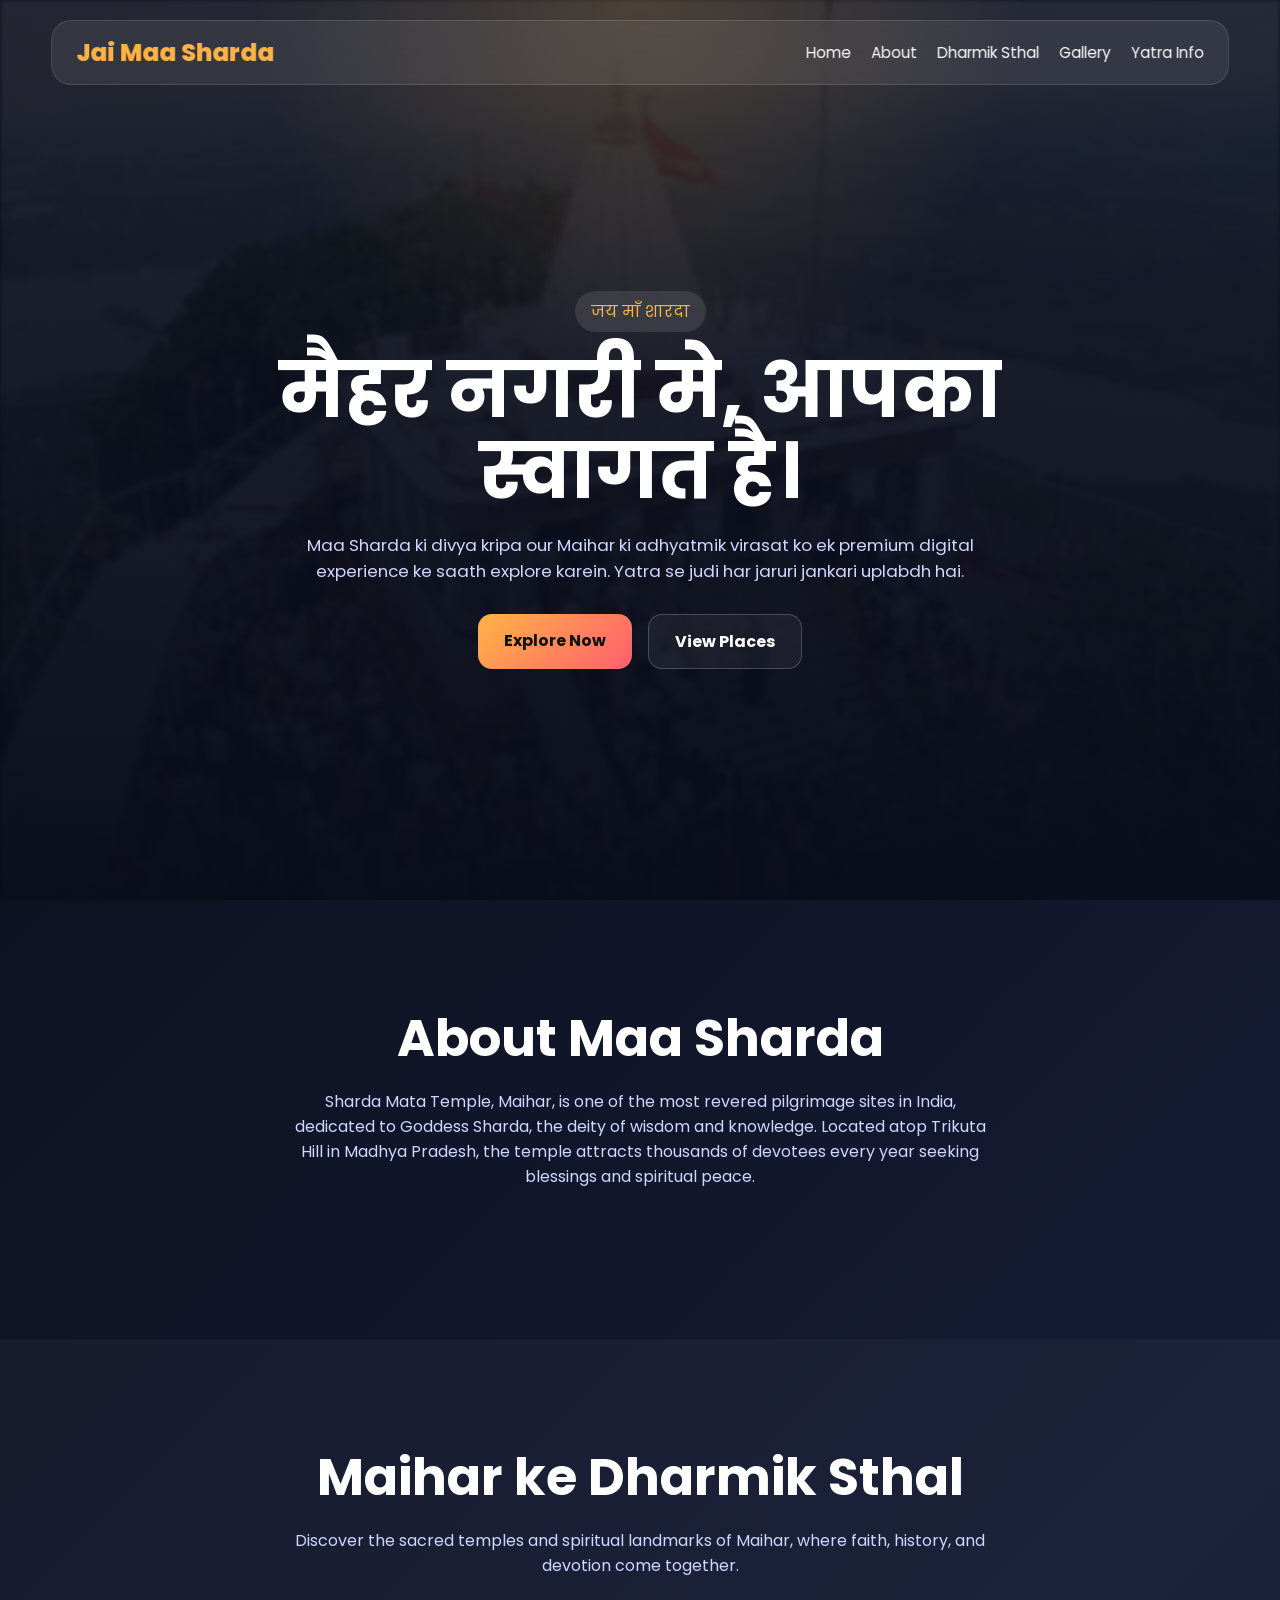
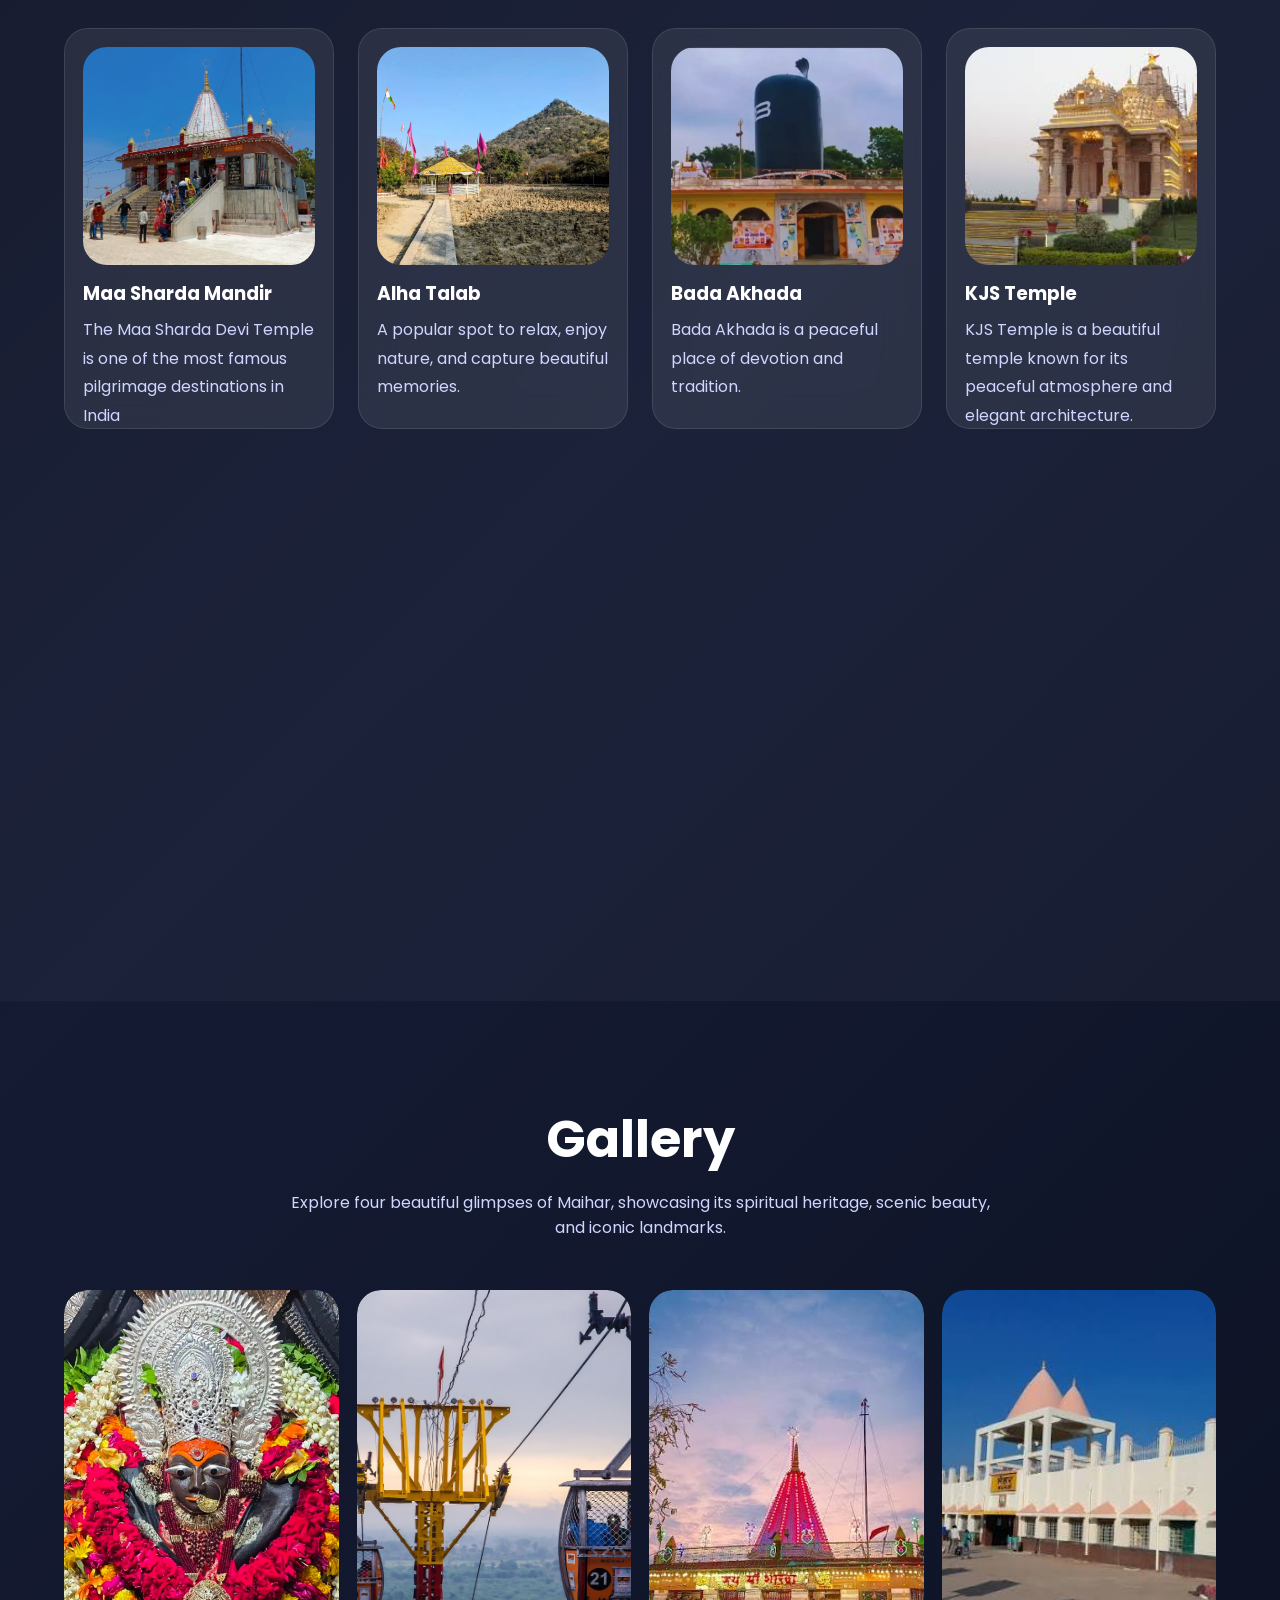
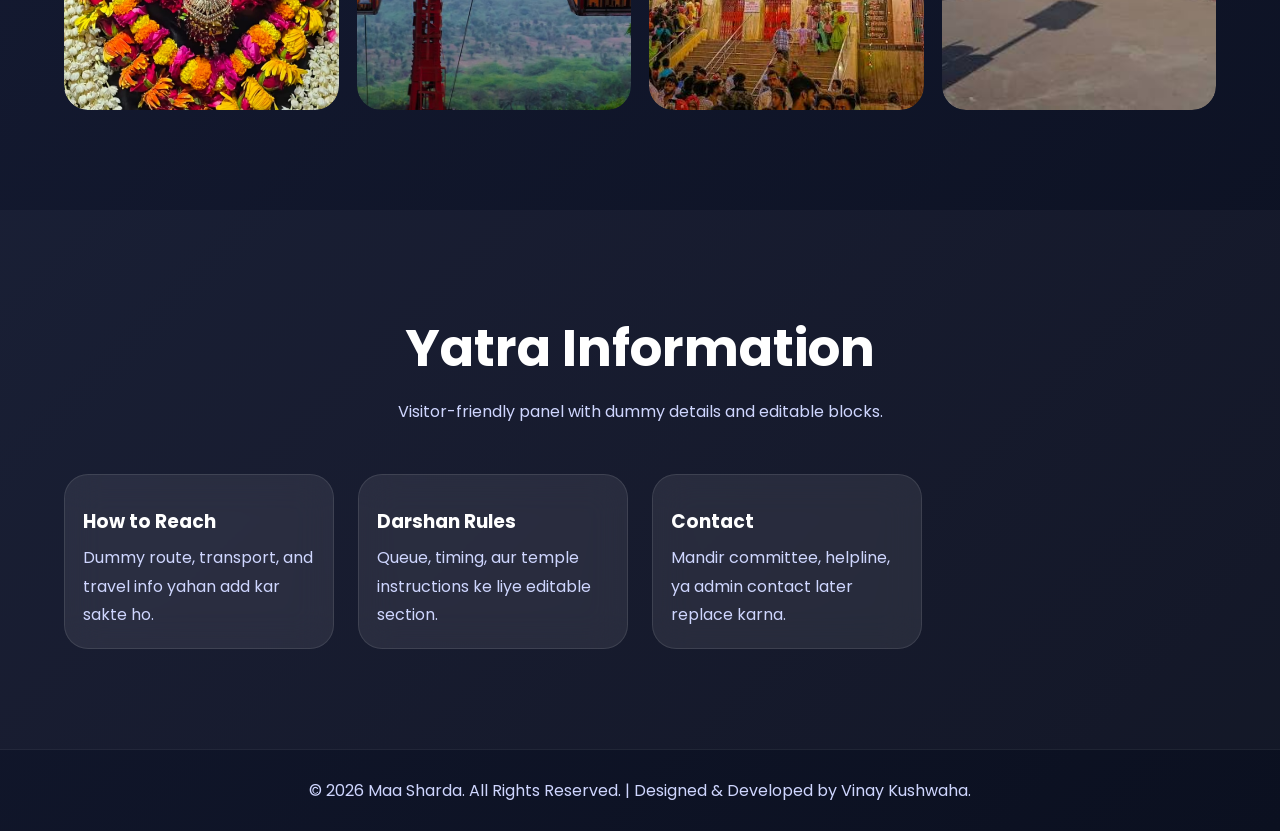
==== index.html @ c7dfc8ce "update project" ====
<!DOCTYPE html>
<html lang="hi">

<head>
  <link rel="icon" type="image/x-icon" href="C:\Users\kushw\Desktop\Ma-sharda project\favicon.png">
  <meta charset="UTF-8" />
  <meta name="viewport" content="width=device-width, initial-scale=1.0" />
  <title>Maa Sharda | Maihar</title>
  <link rel="stylesheet" href="style.css" />
  <link rel="preconnect" href="https://fonts.googleapis.com">
  <link rel="preconnect" href="https://fonts.gstatic.com" crossorigin>
  <link href="https://fonts.googleapis.com/css2?family=Poppins:wght@300;400;500;600;700;800&display=swap"
    rel="stylesheet">
</head>

<body>

  <header class="navbar">
    <div class="logo">Jai Maa Sharda</div>
    <nav>
      <a href="#home">Home</a>
      <a href="#about">About</a>
      <a href="#places">Dharmik Sthal</a>
      <a href="#gallery">Gallery</a>
      <a href="#info">Yatra Info</a>
    </nav>
    <div class="menu-toggle">☰</div>
  </header>

  <section id="home" class="hero">
    <div class="hero-overlay"></div>
    <div class="hero-content reveal">
      <p class="tag">जय माँ शारदा</p>
      <h1>मैहर नगरी मे, आपका स्वागत है। </h1>
      <p class="hero-text">
        Maa Sharda ki divya kripa our Maihar ki adhyatmik virasat ko ek premium digital experience ke saath explore
        karein. Yatra se judi har jaruri jankari uplabdh hai.
      </p>
      <div class="hero-actions">
        <a href="#about" class="btn primary">Explore Now</a>
        <a href="#places" class="btn secondary">View Places</a>
      </div>
    </div>
  </section>

  <section id="about" class="section">
    <div class="section-title reveal">
      <h2>About Maa Sharda</h2>
      <p>Sharda Mata Temple, Maihar, is one of the most revered pilgrimage sites in India, dedicated to Goddess Sharda,
        the deity of wisdom and knowledge. Located atop Trikuta Hill in Madhya Pradesh, the temple attracts thousands of
        devotees every year seeking blessings and spiritual peace.</p>
    </div>
    <div class="about-grid">
    </div>
  </section>

  <section id="places" class="section dark">
    <div class="section-title reveal">
      <h2>Maihar ke Dharmik Sthal</h2>
      <p>Discover the sacred temples and spiritual landmarks of Maihar, where faith, history, and devotion come together.</p>
    </div>
    <div class="card-grid">
      <div class="place-card reveal">
        <a href="/sharda_mata_mandir/sharda_mata_mandir.html">
          <img src="img1.jpg" alt="Place 1">
          <h3>Maa Sharda Mandir</h3>
          <p>The Maa Sharda Devi Temple is one of the most famous pilgrimage destinations in India</p>
        </a>
      </div>
      <div class="place-card reveal delay1">
        <img src="img2.jpg" alt="Place 2">
        <h3>Alha Talab</h3>
        <p>A popular spot to relax, enjoy nature, and capture beautiful memories.</p>
      </div>
      <div class="place-card reveal delay2">
        <img src="img3.jpg" alt="Place 3">
        <h3>Bada Akhada</h3>
        <p>Bada Akhada is a peaceful place of devotion and tradition.</p>
      </div>
      <div class="place-card reveal delay3">
        <img src="img4.jpg" alt="Place 4">
        <h3>KJS Temple </h3>
        <p>KJS Temple is a beautiful temple known for its peaceful atmosphere and elegant architecture.</p>
      </div>
    </div>
    <div class="section-title reveal">
    </div>
    <div class="card-grid">
      <div class="place-card reveal">
        <img src="img5.jpg" alt="Place 1">
        <h3>Rampur Ghati</h3>
        <p>Rampur Ghati is a scenic destination known for its lush greenery and beautiful valley views.</p>
      </div>
      <div class="place-card reveal delay1">
        <img src="img6.jpg" alt="Place 2">
        <h3>Panni Khor</h3>
        <p>Panni Khor is a peaceful natural spot known for its refreshing water and scenic surroundings.</p>
      </div>
      <div class="place-card reveal delay2">
        <img src="img7.jpg" alt="Place 3">
        <h3>Karmdeshwar Nath</h3>
        <p>Karamdeshwarnath Temple is an ancient and peaceful Shiva temple.</p>
      </div>
      <div class="place-card reveal delay3">
        <img src="img4.jpg" alt="Place 4">
        <h3>KJS Temple </h3>
        <p>Dummy place for later customization.</p>
      </div>
    </div>
  </section>

  <section id="gallery" class="section">
    <div class="section-title reveal">
      <h2>Gallery</h2>
      <p>Explore four beautiful glimpses of Maihar, showcasing its spiritual heritage, scenic beauty, and iconic landmarks.</p>
    </div>
    <div class="gallery-grid">
      <div class="gallery-item reveal"><img src="gallery1.jpg" alt=""></div>
      <div class="gallery-item reveal delay1"><img src="gallery2.jpg" alt=""></div>
      <div class="gallery-item reveal delay2"><img src="gallery3.jpg" alt=""></div>
      <div class="gallery-item reveal delay3"><img src="gallery4.jpg" alt=""></div>
    </div>
  </section>

  <section id="info" class="section dark">
    <div class="section-title reveal">
      <h2>Yatra Information</h2>
      <p>Visitor-friendly panel with dummy details and editable blocks.</p>
    </div>
    <div class="info-grid">
      <div class="info-box reveal">
        <h3>How to Reach</h3>
        <p>Dummy route, transport, and travel info yahan add kar sakte ho.</p>
      </div>
      <div class="info-box reveal delay1">
        <h3>Darshan Rules</h3>
        <p>Queue, timing, aur temple instructions ke liye editable section.</p>
      </div>
      <div class="info-box reveal delay2">
        <h3>Contact</h3>
        <p>Mandir committee, helpline, ya admin contact later replace karna.</p>
      </div>
    </div>
  </section>

  <footer class="footer">
    <p>© 2026 Maa Sharda. All Rights Reserved. | Designed & Developed by Vinay Kushwaha.</p>
  </footer>

  <script src="script.js"></script>
</body>

</html>
---- style.css ----
* {
  margin: 0;
  padding: 0;
  box-sizing: border-box;
  font-family: 'Poppins', sans-serif;
  scroll-behavior: smooth;
}

:root {
  --bg: #0b1020;
  --card: rgba(255,255,255,0.08);
  --text: #ffffff;
  --muted: #cfd6ff;
  --accent: #ffb347;
  --accent2: #ff5f6d;
  --glass: blur(18px);
}

body {
  background: linear-gradient(135deg, #090d1a, #151b33, #0b1020);
  color: var(--text);
  overflow-x: hidden;
}

.navbar {
  position: fixed;
  top: 20px;
  left: 50%;
  transform: translateX(-50%);
  width: min(1200px, 92%);
  background: rgba(255,255,255,0.08);
  backdrop-filter: blur(20px);
  border: 1px solid rgba(255,255,255,0.12);
  border-radius: 20px;
  display: flex;
  justify-content: space-between;
  align-items: center;
  padding: 14px 24px;
  z-index: 1000;
}

.logo {
  font-size: 1.5rem;
  font-weight: 800;
  color: var(--accent);
}

.navbar nav {
  display: flex;
  gap: 20px;
  align-items: center;
}

.navbar a {
  color: white;
  text-decoration: none;
  font-size: 0.95rem;
  transition: 0.3s;
}

.navbar a:hover {
  color: var(--accent);
}

.login-btn {
  background: linear-gradient(135deg, var(--accent), var(--accent2));
  padding: 10px 18px;
  border-radius: 999px;
  color: #111 !important;
  font-weight: 700;
}

.menu-toggle {
  display: none;
  font-size: 1.8rem;
  cursor: pointer;
}

.hero {
  min-height: 100vh;
  display: flex;
  align-items: center;
  justify-content: center;
  padding: 120px 5% 60px;
  position: relative;
  overflow: hidden;
}

.hero::before {
  content: "";
  position: absolute;
  inset: 0;
  background: url('banner1.jpg') center/cover;
  opacity: 0.18;
  filter: blur(2px);
  animation: zoom 18s infinite alternate;
}

.hero-overlay {
  position: absolute;
  inset: 0;
  background: radial-gradient(circle at top, rgba(255,179,71,0.18), transparent 35%),
              linear-gradient(to bottom, rgba(9,13,26,0.4), rgba(9,13,26,0.95));
}

.hero-content {
  position: relative;
  z-index: 2;
  max-width: 800px;
  text-align: center;
}

.tag {
  display: inline-block;
  padding: 8px 16px;
  border-radius: 999px;
  background: rgba(255,255,255,0.1);
  margin-bottom: 18px;
  color: var(--accent);
}

.hero h1 {
  font-size: clamp(2.5rem, 6vw, 5.5rem);
  line-height: 1.05;
  margin-bottom: 20px;
}

.hero-text {
  color: var(--muted);
  max-width: 700px;
  margin: 0 auto 30px;
  font-size: 1.05rem;
}

.hero-actions {
  display: flex;
  justify-content: center;
  gap: 16px;
  flex-wrap: wrap;
}

.btn {
  display: inline-block;
  text-decoration: none;
  padding: 14px 26px;
  border-radius: 14px;
  font-weight: 700;
  transition: 0.3s;
}

.primary {
  background: linear-gradient(135deg, var(--accent), var(--accent2));
  color: #111;
}

.secondary {
  border: 1px solid rgba(255,255,255,0.2);
  color: white;
  background: rgba(255,255,255,0.05);
}

.btn:hover {
  transform: translateY(-3px) scale(1.02);
}

.floating-card {
  position: absolute;
  right: 5%;
  bottom: 12%;
  width: 220px;
  padding: 18px;
  border-radius: 20px;
  background: rgba(255,255,255,0.08);
  backdrop-filter: blur(18px);
  border: 1px solid rgba(255,255,255,0.12);
  z-index: 2;
}

.floating-card:nth-of-type(3) {
  left: 5%;
  bottom: 20%;
}

.section {
  padding: 100px 5%;
}

.section.dark {
  background: rgba(255,255,255,0.03);
}

.section-title {
  text-align: center;
  margin-bottom: 50px;
}

.section-title h2 {
  font-size: clamp(2rem, 4vw, 3.5rem);
  margin-bottom: 12px;
}

.section-title p {
  color: var(--muted);
  max-width: 700px;
  margin: 0 auto;
}

.about-grid {
  display: grid;
  grid-template-columns: repeat(2, 1fr);
  gap: 30px;
  align-items: center;
}

.about-box img,
.place-card img,
.gallery-item img {
  width: 100%;
  height: 60%;
  display: block;
  border-radius: 24px;
  object-fit: cover;
}

.about-box img {
  width: 65%;
  height: 320px;
  margin: 0 auto;
  object-position: center;
}

.about-box.text {
  padding: 20px;
}

.about-box.text h3 {
  font-size: 2rem;
  margin-bottom: 16px;
}

.about-box.text p,
.about-box.text li,
.info-box p,
.place-card p {
  color: var(--muted);
  line-height: 1.8;
}

.about-box.text ul {
  margin-top: 20px;
  padding-left: 18px;
}

.card-grid, .info-grid {
  display: grid;
  grid-template-columns: repeat(4, 1fr);
  gap: 24px;
}

.place-card, .info-box {
  background: var(--card);
  border: 1px solid rgba(255,255,255,0.1);
  border-radius: 24px;
  padding: 18px;
  backdrop-filter: var(--glass);
  transition: 0.35s;
}

.place-card:hover, .info-box:hover {
  transform: translateY(-8px);
  box-shadow: 0 20px 40px rgba(0,0,0,0.25);
}

.place-card h3, .info-box h3 {
  margin: 14px 0 8px;
}

.gallery-grid {
  display: grid;
  grid-template-columns: repeat(4, 1fr);
  gap: 18px;
}

.gallery-item {
  overflow: hidden;
  border-radius: 24px;
  height: 420px;
}

.gallery-item img {
  height: 100%;
  transition: 0.5s;
}

.gallery-item:hover img {
  transform: scale(1.08);
}

.place-card:hover img{
  transform: scale(1.08);
  transition: 0.5s;
}

.footer {
  text-align: center;
  padding: 28px 10px;
  border-top: 1px solid rgba(255,255,255,0.08);
  color: var(--muted);
}

.reveal {
  opacity: 0;
  transform: translateY(40px);
  transition: 0.8s ease;
}

.reveal.active {
  opacity: 1;
  transform: translateY(0);
}

.delay1 { transition-delay: 0.15s; }
.delay2 { transition-delay: 0.3s; }
.delay3 { transition-delay: 0.45s; }

@keyframes zoom {
  from { transform: scale(1); }
  to { transform: scale(1.08); }
}

@media (max-width: 992px) {
  .about-grid, .card-grid, .info-grid, .gallery-grid {
    grid-template-columns: repeat(2, 1fr);
  }
  .floating-card {
    display: none;
  }
}

@media (max-width: 768px) {
  .navbar nav {
    display: none;
  }
  .menu-toggle {
    display: block;
  }
  .about-grid, .card-grid, .info-grid, .gallery-grid {
    grid-template-columns: 1fr;
  }
  .hero {
    padding-top: 140px;
  }
  .about-box img {
    width: 85%;
    height: 260px;
  }
}

@media (max-width: 768px) {
  .navbar nav.active {
    display: flex;
    position: absolute;
    top: 80px;
    left: 0;
    right: 0;
    flex-direction: column;
    background: rgba(10,14,28,0.96);
    padding: 20px;
    border-radius: 0 0 20px 20px;
  }
}

.card-grid .place-card a {
  text-decoration: none;
  color: white;
}
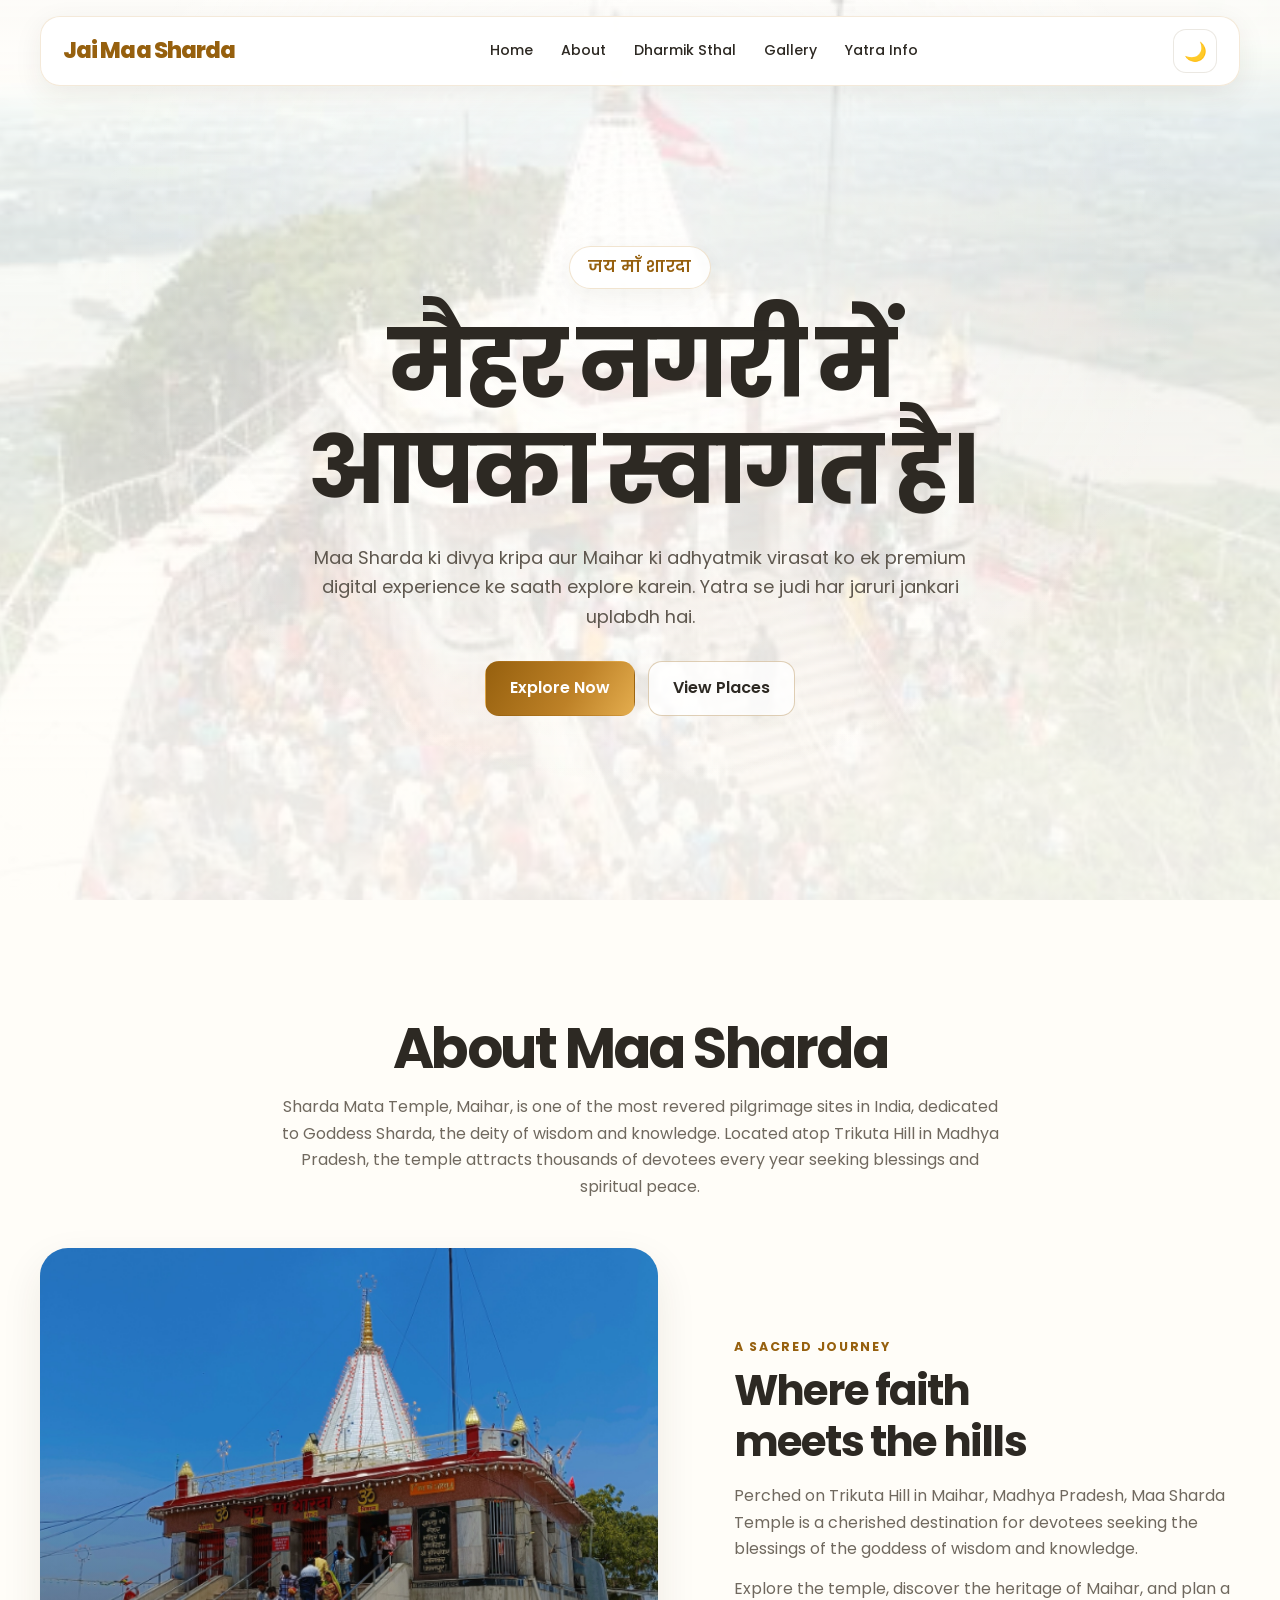
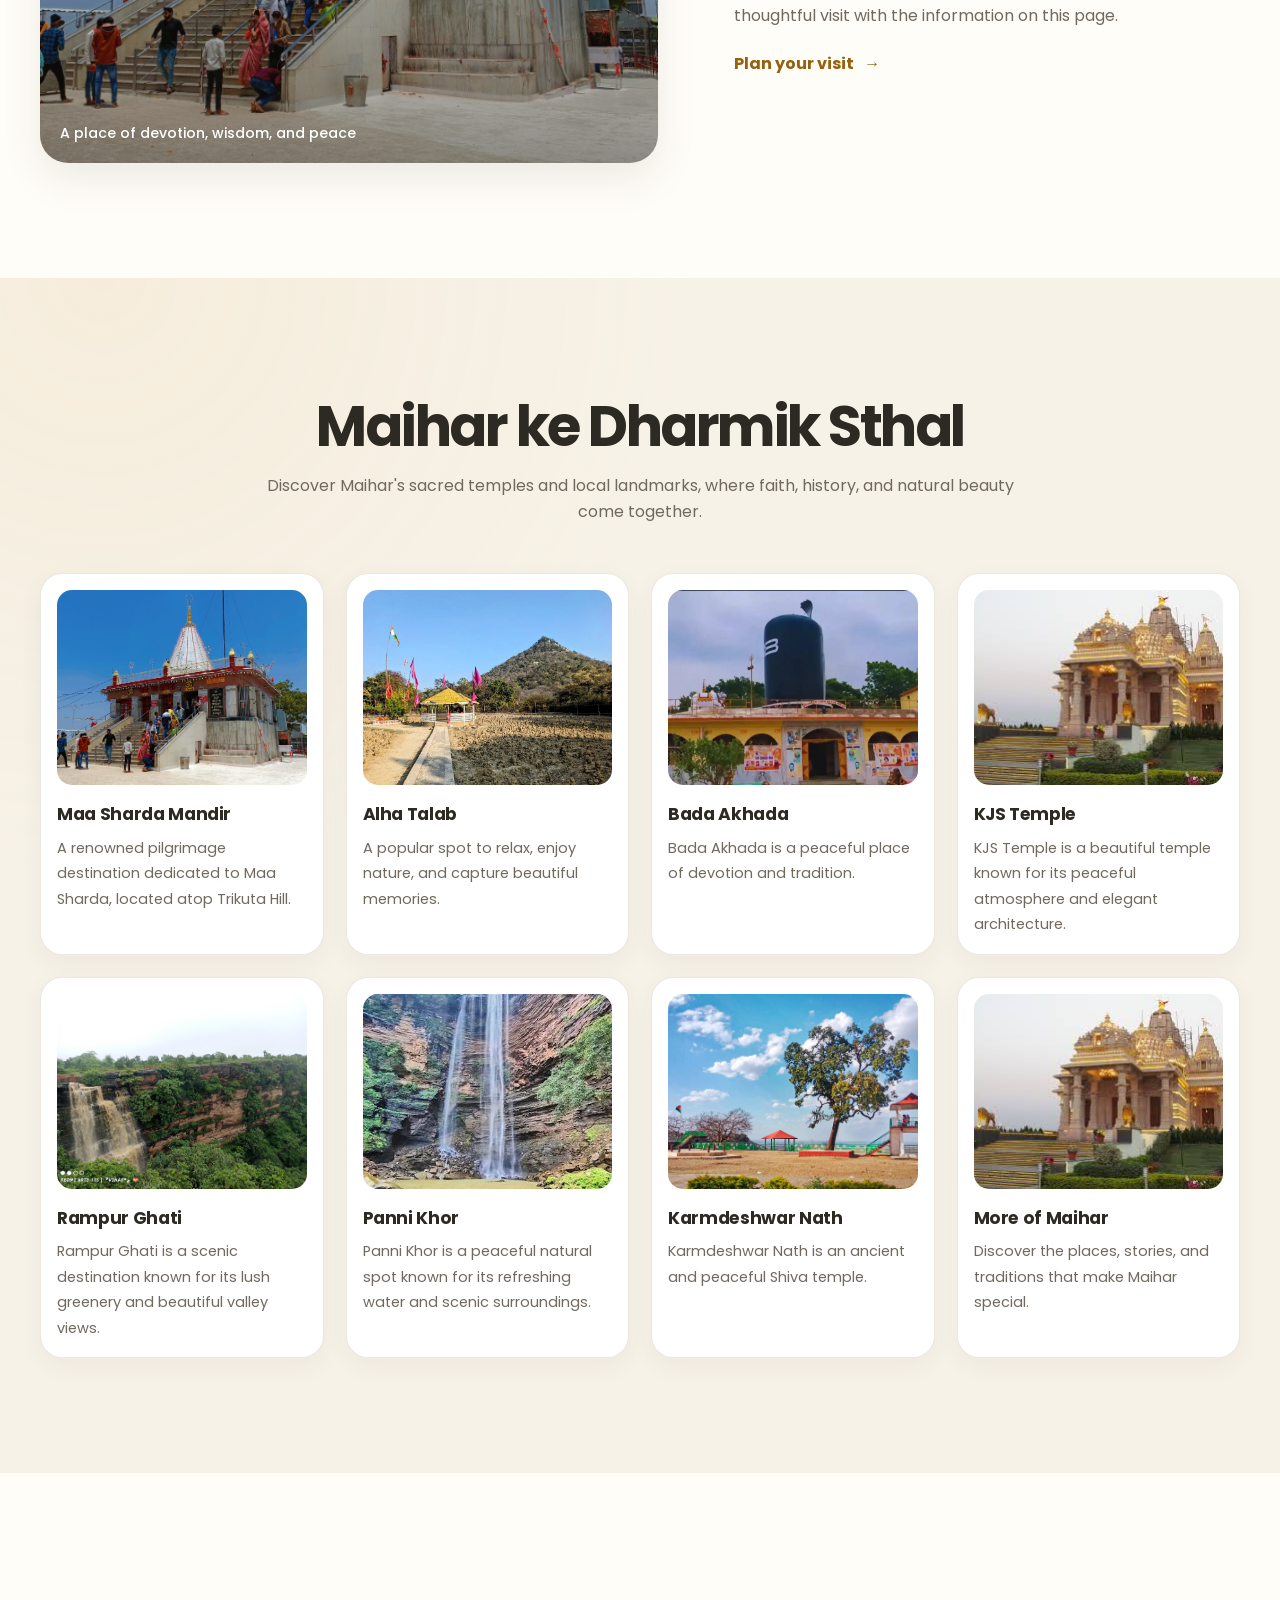
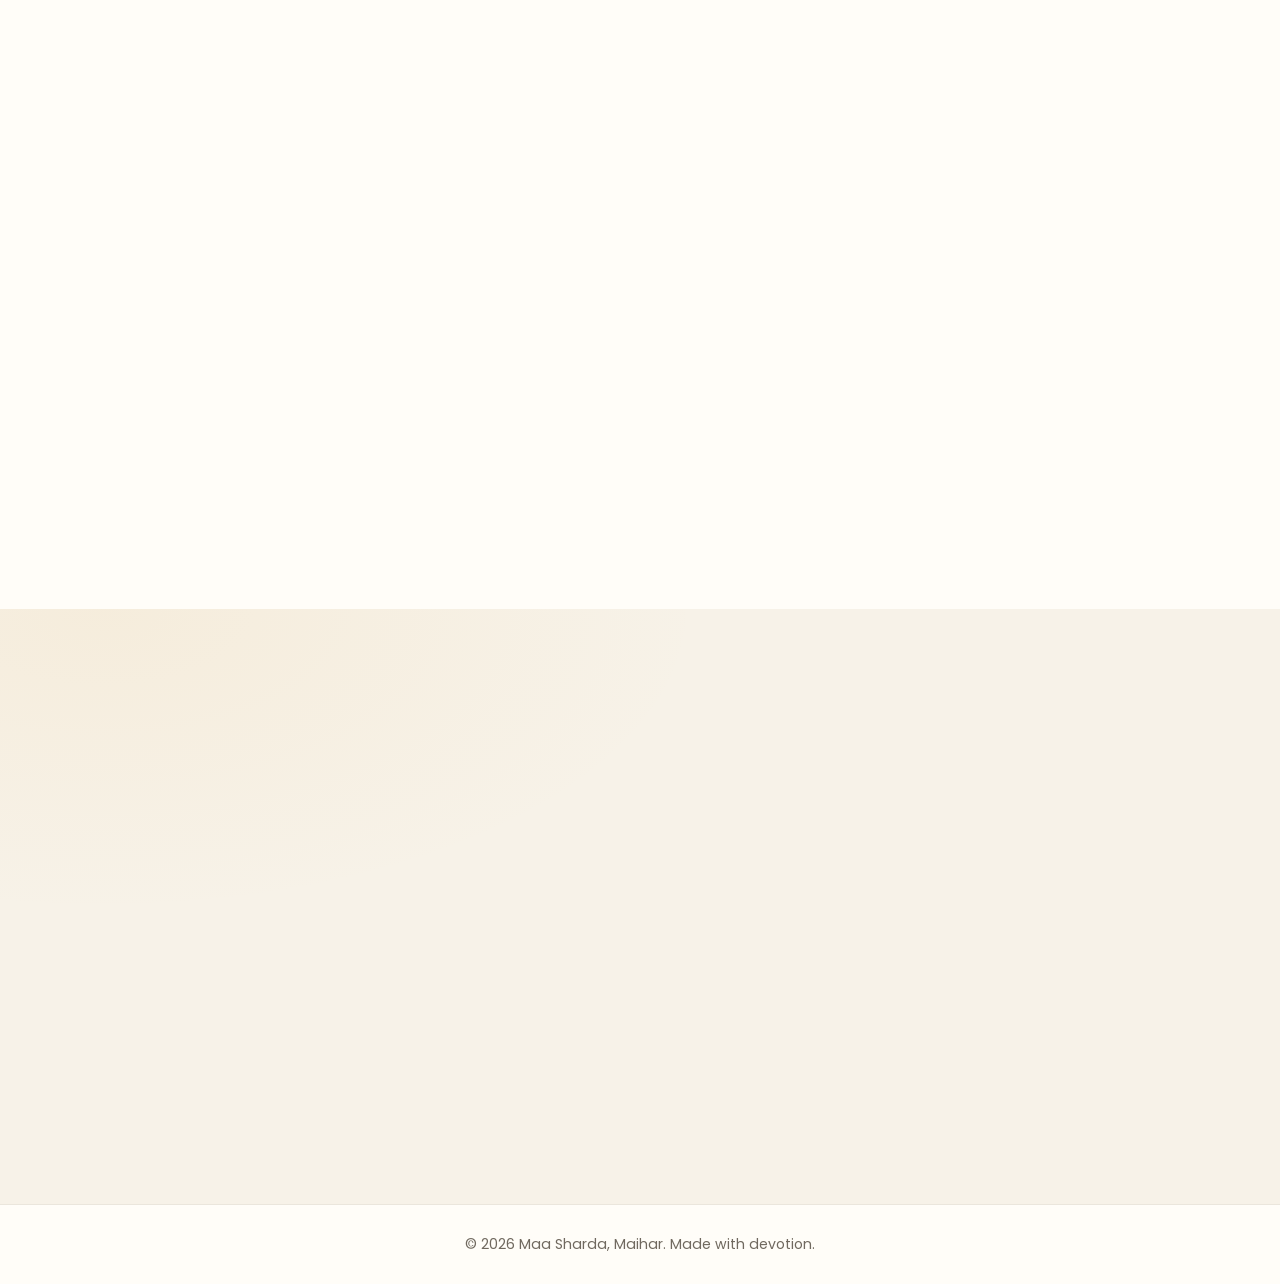
==== commit 2e6fc8f4: "Add persistent light and dark themes Co-authored-by: Copilot <223556219+Copilot@users.noreply.github" ====
--- a/index.html
+++ b/index.html
@@ -1,10 +1,11 @@
-<!DOCTYPE html>
-<html lang="hi">
+﻿<!DOCTYPE html>
+<html lang="en">
 
 <head>
-  <link rel="icon" type="image/x-icon" href="C:\Users\kushw\Desktop\Ma-sharda project\favicon.png">
   <meta charset="UTF-8" />
   <meta name="viewport" content="width=device-width, initial-scale=1.0" />
+  <meta name="theme-color" content="#fffdf8" />
+  <meta name="description" content="Discover Maa Sharda Temple, Maihar's sacred places, local attractions, and useful yatra information." />
   <title>Maa Sharda | Maihar</title>
   <link rel="stylesheet" href="style.css" />
   <link rel="preconnect" href="https://fonts.googleapis.com">
@@ -15,25 +16,32 @@
 
 <body>
 
+  <div class="scroll-progress" aria-hidden="true"><span></span></div>
+
   <header class="navbar">
-    <div class="logo">Jai Maa Sharda</div>
-    <nav>
+    <a class="logo" href="#home" aria-label="Jai Maa Sharda home">Jai Maa Sharda</a>
+    <nav id="primary-navigation" aria-label="Main navigation">
       <a href="#home">Home</a>
       <a href="#about">About</a>
       <a href="#places">Dharmik Sthal</a>
       <a href="#gallery">Gallery</a>
       <a href="#info">Yatra Info</a>
     </nav>
-    <div class="menu-toggle">☰</div>
+    <button class="theme-toggle" type="button" aria-label="Switch to dark mode" aria-pressed="false">
+      <span class="theme-toggle-icon" aria-hidden="true">🌙</span>
+    </button>
+    <button class="menu-toggle" type="button" aria-label="Open navigation menu" aria-controls="primary-navigation" aria-expanded="false">
+      <span></span><span></span><span></span>
+    </button>
   </header>
 
   <section id="home" class="hero">
     <div class="hero-overlay"></div>
     <div class="hero-content reveal">
-      <p class="tag">जय माँ शारदा</p>
-      <h1>मैहर नगरी मे, आपका स्वागत है। </h1>
+      <p class="tag" lang="hi">जय माँ शारदा</p>
+      <h1 lang="hi">मैहर नगरी में आपका स्वागत है।</h1>
       <p class="hero-text">
-        Maa Sharda ki divya kripa our Maihar ki adhyatmik virasat ko ek premium digital experience ke saath explore
+        Maa Sharda ki divya kripa aur Maihar ki adhyatmik virasat ko ek premium digital experience ke saath explore
         karein. Yatra se judi har jaruri jankari uplabdh hai.
       </p>
       <div class="hero-actions">
@@ -51,60 +59,67 @@
         devotees every year seeking blessings and spiritual peace.</p>
     </div>
     <div class="about-grid">
+      <div class="about-image reveal">
+        <img src="img1.jpg" alt="Maa Sharda Temple, a sacred landmark in Maihar" loading="lazy">
+        <span class="image-caption">A place of devotion, wisdom, and peace</span>
+      </div>
+      <div class="about-copy reveal delay1">
+        <span class="eyebrow">A sacred journey</span>
+        <h3>Where faith meets the hills</h3>
+        <p>Perched on Trikuta Hill in Maihar, Madhya Pradesh, Maa Sharda Temple is a cherished destination for devotees seeking the blessings of the goddess of wisdom and knowledge.</p>
+        <p>Explore the temple, discover the heritage of Maihar, and plan a thoughtful visit with the information on this page.</p>
+        <a class="text-link" href="#info">Plan your visit <span aria-hidden="true">→</span></a>
+      </div>
     </div>
   </section>
 
   <section id="places" class="section dark">
     <div class="section-title reveal">
       <h2>Maihar ke Dharmik Sthal</h2>
-      <p>Discover the sacred temples and spiritual landmarks of Maihar, where faith, history, and devotion come together.</p>
+      <p>Discover Maihar's sacred temples and local landmarks, where faith, history, and natural beauty come together.</p>
     </div>
     <div class="card-grid">
       <div class="place-card reveal">
-        <a href="/sharda_mata_mandir/sharda_mata_mandir.html">
-          <img src="img1.jpg" alt="Place 1">
-          <h3>Maa Sharda Mandir</h3>
-          <p>The Maa Sharda Devi Temple is one of the most famous pilgrimage destinations in India</p>
-        </a>
+        <img src="img1.jpg" alt="Maa Sharda Temple in Maihar" loading="lazy">
+        <h3>Maa Sharda Mandir</h3>
+        <p>A renowned pilgrimage destination dedicated to Maa Sharda, located atop Trikuta Hill.</p>
       </div>
       <div class="place-card reveal delay1">
-        <img src="img2.jpg" alt="Place 2">
+        <img src="img2.jpg" alt="Alha Talab in Maihar" loading="lazy">
         <h3>Alha Talab</h3>
         <p>A popular spot to relax, enjoy nature, and capture beautiful memories.</p>
       </div>
       <div class="place-card reveal delay2">
-        <img src="img3.jpg" alt="Place 3">
+        <img src="img3.jpg" alt="Bada Akhada in Maihar" loading="lazy">
         <h3>Bada Akhada</h3>
         <p>Bada Akhada is a peaceful place of devotion and tradition.</p>
       </div>
       <div class="place-card reveal delay3">
-        <img src="img4.jpg" alt="Place 4">
+        <img src="img4.jpg" alt="KJS Temple in Maihar" loading="lazy">
         <h3>KJS Temple </h3>
         <p>KJS Temple is a beautiful temple known for its peaceful atmosphere and elegant architecture.</p>
       </div>
     </div>
-    <div class="section-title reveal">
-    </div>
     <div class="card-grid">
       <div class="place-card reveal">
-        <img src="img5.jpg" alt="Place 1">
+        <img src="img5.jpg" alt="Scenic views of Rampur Ghati" loading="lazy">
         <h3>Rampur Ghati</h3>
         <p>Rampur Ghati is a scenic destination known for its lush greenery and beautiful valley views.</p>
       </div>
       <div class="place-card reveal delay1">
-        <img src="img6.jpg" alt="Place 2">
+        <img src="img6.jpg" alt="Natural surroundings at Panni Khor" loading="lazy">
         <h3>Panni Khor</h3>
         <p>Panni Khor is a peaceful natural spot known for its refreshing water and scenic surroundings.</p>
       </div>
       <div class="place-card reveal delay2">
-        <img src="img7.jpg" alt="Place 3">
+        <img src="img7.jpg" alt="Karmdeshwar Nath Temple" loading="lazy">
         <h3>Karmdeshwar Nath</h3>
-        <p>Karamdeshwarnath Temple is an ancient and peaceful Shiva temple.</p>
+        <p>Karmdeshwar Nath is an ancient and peaceful Shiva temple.</p>
       </div>
       <div class="place-card reveal delay3">
-        <img src="img4.jpg" alt="Place 4">
-        <h3>KJS Temple </h3>
-        <p>Dummy place for later customization.</p>
+        <img src="img4.jpg" alt="KJS Temple in Maihar" loading="lazy">
+        <h3>More of Maihar</h3>
+        <p>Discover the places, stories, and traditions that make Maihar special.</p>
       </div>
     </div>
   </section>
@@ -112,41 +127,48 @@
   <section id="gallery" class="section">
     <div class="section-title reveal">
       <h2>Gallery</h2>
-      <p>Explore four beautiful glimpses of Maihar, showcasing its spiritual heritage, scenic beauty, and iconic landmarks.</p>
+      <p>Take a closer look at Maihar's spiritual heritage, scenic beauty, and iconic landmarks. Select a photo to view it larger.</p>
     </div>
     <div class="gallery-grid">
-      <div class="gallery-item reveal"><img src="gallery1.jpg" alt=""></div>
-      <div class="gallery-item reveal delay1"><img src="gallery2.jpg" alt=""></div>
-      <div class="gallery-item reveal delay2"><img src="gallery3.jpg" alt=""></div>
-      <div class="gallery-item reveal delay3"><img src="gallery4.jpg" alt=""></div>
+      <button class="gallery-item reveal" type="button" data-full-image="gallery1.jpg" data-image-alt="A view of Maihar's spiritual heritage" aria-label="Enlarge photo: Maihar's spiritual heritage"><img src="gallery1.jpg" alt="A view of Maihar's spiritual heritage" loading="lazy"></button>
+      <button class="gallery-item reveal delay1" type="button" data-full-image="gallery2.jpg" data-image-alt="A scenic glimpse of Maihar" aria-label="Enlarge photo: scenic Maihar"><img src="gallery2.jpg" alt="A scenic glimpse of Maihar" loading="lazy"></button>
+      <button class="gallery-item reveal delay2" type="button" data-full-image="gallery3.jpg" data-image-alt="A landmark in Maihar" aria-label="Enlarge photo: a Maihar landmark"><img src="gallery3.jpg" alt="A landmark in Maihar" loading="lazy"></button>
+      <button class="gallery-item reveal delay3" type="button" data-full-image="gallery4.jpg" data-image-alt="The beauty of Maihar" aria-label="Enlarge photo: the beauty of Maihar"><img src="gallery4.jpg" alt="The beauty of Maihar" loading="lazy"></button>
     </div>
   </section>
+
+  <dialog class="lightbox" aria-label="Enlarged gallery photo">
+    <button class="lightbox-close" type="button" aria-label="Close enlarged photo">×</button>
+    <img alt="">
+    <p class="lightbox-caption"></p>
+  </dialog>
 
   <section id="info" class="section dark">
     <div class="section-title reveal">
       <h2>Yatra Information</h2>
-      <p>Visitor-friendly panel with dummy details and editable blocks.</p>
+      <p>A few helpful reminders for planning a comfortable visit to Maihar.</p>
     </div>
     <div class="info-grid">
       <div class="info-box reveal">
         <h3>How to Reach</h3>
-        <p>Dummy route, transport, and travel info yahan add kar sakte ho.</p>
+        <p>Maihar is connected by rail and road. Check current local transport options and travel schedules before setting out for the temple.</p>
       </div>
       <div class="info-box reveal delay1">
         <h3>Darshan Rules</h3>
-        <p>Queue, timing, aur temple instructions ke liye editable section.</p>
+        <p>Temple hours and visitor guidance can change. Follow on-site instructions, be mindful of other visitors, and check current darshan updates before your visit.</p>
       </div>
       <div class="info-box reveal delay2">
         <h3>Contact</h3>
-        <p>Mandir committee, helpline, ya admin contact later replace karna.</p>
+        <p>For the latest temple timings, facilities, and visitor guidance, consult official local information before travelling.</p>
       </div>
     </div>
   </section>
 
   <footer class="footer">
-    <p>© 2026 Maa Sharda. All Rights Reserved. | Designed & Developed by Vinay Kushwaha.</p>
+    <p>© <span id="current-year">2026</span> Maa Sharda, Maihar. Made with devotion.</p>
   </footer>
 
+  <button class="back-to-top" type="button" aria-label="Back to top">↑</button>
   <script src="script.js"></script>
 </body>
 
--- a/style.css
+++ b/style.css
@@ -1,376 +1,959 @@
-* {
-  margin: 0;
-  padding: 0;
-  box-sizing: border-box;
+﻿:root {
+  color-scheme: light;
+  --page: #fffdf8;
+  --surface: #ffffff;
+  --surface-warm: #f7f2e8;
+  --ink: #2d2923;
+  --ink-soft: #5e574e;
+  --muted: #70695f;
+  --accent: #96600e;
+  --accent-light: #e4ad4e;
+  --line: rgba(112, 91, 55, 0.14);
+  --shadow: 0 16px 42px rgba(54, 43, 25, 0.09);
+  --content-width: 1200px;
   font-family: 'Poppins', sans-serif;
   scroll-behavior: smooth;
-}
-
-:root {
-  --bg: #0b1020;
-  --card: rgba(255,255,255,0.08);
-  --text: #ffffff;
-  --muted: #cfd6ff;
-  --accent: #ffb347;
-  --accent2: #ff5f6d;
-  --glass: blur(18px);
+  scroll-padding-top: 100px;
+}
+
+body.dark-theme {
+  color-scheme: dark;
+  --page: #11100f;
+  --surface: #1c1a18;
+  --surface-warm: #201d19;
+  --ink: #f5efe4;
+  --ink-soft: #ded3c1;
+  --muted: #c2b7a6;
+  --accent: #e7b35b;
+  --accent-light: #f4d08c;
+  --line: rgba(255, 220, 160, 0.14);
+  --shadow: 0 18px 48px rgba(0, 0, 0, 0.35);
+}
+
+* {
+  box-sizing: border-box;
 }
 
 body {
-  background: linear-gradient(135deg, #090d1a, #151b33, #0b1020);
-  color: var(--text);
+  min-width: 320px;
+  margin: 0;
   overflow-x: hidden;
+  background: var(--page);
+  color: var(--ink);
+  line-height: 1.65;
+  -webkit-font-smoothing: antialiased;
+  transition: background-color 220ms ease, color 220ms ease;
+}
+
+body,
+button,
+a {
+  font-family: 'Poppins', sans-serif;
+}
+
+button,
+a {
+  -webkit-tap-highlight-color: transparent;
+}
+
+button {
+  color: inherit;
+}
+
+img {
+  max-width: 100%;
+}
+
+a {
+  color: inherit;
+}
+
+.scroll-progress {
+  position: fixed;
+  z-index: 1100;
+  inset: 0 0 auto;
+  height: 3px;
+  pointer-events: none;
+}
+
+.scroll-progress span {
+  display: block;
+  width: 0;
+  height: 100%;
+  background: linear-gradient(90deg, var(--accent), var(--accent-light));
+  box-shadow: 0 0 12px rgba(150, 96, 14, 0.35);
 }
 
 .navbar {
   position: fixed;
-  top: 20px;
+  z-index: 1000;
+  top: 16px;
   left: 50%;
+  display: flex;
+  width: min(var(--content-width), calc(100% - 40px));
+  min-height: 68px;
+  padding: 12px 22px;
+  align-items: center;
+  justify-content: space-between;
+  gap: 24px;
   transform: translateX(-50%);
-  width: min(1200px, 92%);
-  background: rgba(255,255,255,0.08);
-  backdrop-filter: blur(20px);
-  border: 1px solid rgba(255,255,255,0.12);
+  border: 1px solid rgba(184, 121, 24, 0.16);
   border-radius: 20px;
-  display: flex;
-  justify-content: space-between;
-  align-items: center;
-  padding: 14px 24px;
-  z-index: 1000;
+  background: rgba(255, 255, 255, 0.94);
+  box-shadow: 0 8px 28px rgba(54, 43, 25, 0.08);
+  backdrop-filter: blur(18px);
+  transition: box-shadow 220ms ease, background 220ms ease;
+}
+
+.navbar.scrolled {
+  background: rgba(255, 255, 255, 0.98);
+  box-shadow: 0 12px 32px rgba(54, 43, 25, 0.13);
+}
+
+body.dark-theme .navbar,
+body.dark-theme .navbar.scrolled {
+  border-color: var(--line);
+  background: rgba(28, 26, 24, 0.96);
 }
 
 .logo {
-  font-size: 1.5rem;
+  flex: 0 0 auto;
+  color: var(--accent);
+  font-size: clamp(1.1rem, 2vw, 1.42rem);
   font-weight: 800;
-  color: var(--accent);
+  letter-spacing: -0.04em;
+  text-decoration: none;
 }
 
 .navbar nav {
   display: flex;
-  gap: 20px;
   align-items: center;
-}
-
-.navbar a {
-  color: white;
+  justify-content: flex-end;
+  gap: clamp(14px, 2.2vw, 28px);
+}
+
+.navbar nav a {
+  position: relative;
+  color: var(--ink);
+  font-size: 0.88rem;
+  font-weight: 500;
   text-decoration: none;
-  font-size: 0.95rem;
-  transition: 0.3s;
-}
-
-.navbar a:hover {
+  transition: color 180ms ease;
+}
+
+.navbar nav a::after {
+  position: absolute;
+  right: 0;
+  bottom: -7px;
+  left: 0;
+  height: 2px;
+  transform: scaleX(0);
+  transform-origin: left;
+  border-radius: 2px;
+  background: var(--accent-light);
+  content: '';
+  transition: transform 180ms ease;
+}
+
+.navbar nav a:hover,
+.navbar nav a[aria-current="location"] {
   color: var(--accent);
 }
 
-.login-btn {
-  background: linear-gradient(135deg, var(--accent), var(--accent2));
-  padding: 10px 18px;
-  border-radius: 999px;
-  color: #111 !important;
-  font-weight: 700;
+.navbar nav a:hover::after,
+.navbar nav a[aria-current="location"]::after {
+  transform: scaleX(1);
 }
 
 .menu-toggle {
   display: none;
-  font-size: 1.8rem;
+  width: 44px;
+  height: 44px;
+  padding: 11px;
+  border: 1px solid var(--line);
+  border-radius: 13px;
+  background: var(--surface);
   cursor: pointer;
 }
 
+.theme-toggle {
+  display: grid;
+  width: 44px;
+  height: 44px;
+  flex: 0 0 auto;
+  place-items: center;
+  padding: 0;
+  border: 1px solid var(--line);
+  border-radius: 13px;
+  background: var(--surface);
+  color: var(--ink);
+  cursor: pointer;
+  font-size: 1.15rem;
+  transition: transform 180ms ease, background 180ms ease, border-color 180ms ease;
+}
+
+.theme-toggle:hover {
+  transform: translateY(-2px);
+  border-color: var(--accent-light);
+}
+
+.theme-toggle:focus-visible {
+  outline: 3px solid rgba(150, 96, 14, 0.45);
+  outline-offset: 3px;
+}
+
+.menu-toggle span {
+  display: block;
+  width: 100%;
+  height: 2px;
+  margin: 4px 0;
+  border-radius: 2px;
+  background: var(--ink);
+  transition: transform 180ms ease, opacity 180ms ease;
+}
+
+.menu-toggle[aria-expanded="true"] span:first-child {
+  transform: translateY(6px) rotate(45deg);
+}
+
+.menu-toggle[aria-expanded="true"] span:nth-child(2) {
+  opacity: 0;
+}
+
+.menu-toggle[aria-expanded="true"] span:last-child {
+  transform: translateY(-6px) rotate(-45deg);
+}
+
 .hero {
-  min-height: 100vh;
+  position: relative;
+  display: grid;
+  min-height: min(900px, 100svh);
+  min-height: max(700px, min(900px, 100svh));
+  padding: 150px 24px 88px;
+  place-items: center;
+  overflow: hidden;
+  isolation: isolate;
+  text-align: center;
+}
+
+.hero::before {
+  position: absolute;
+  z-index: -2;
+  inset: -3%;
+  background: url('banner1.jpg') center 44% / cover no-repeat;
+  content: '';
+  animation: hero-drift 24s ease-in-out infinite alternate;
+  will-change: transform;
+}
+
+.hero-overlay {
+  position: absolute;
+  z-index: -1;
+  inset: 0;
+  background:
+    radial-gradient(ellipse at 50% 30%, rgba(255, 255, 255, 0.55), transparent 60%),
+    linear-gradient(180deg, rgba(255, 253, 248, 0.66), rgba(255, 253, 248, 0.92) 86%);
+}
+
+body.dark-theme .hero-overlay {
+  background:
+    radial-gradient(ellipse at 50% 30%, rgba(36, 29, 20, 0.22), transparent 60%),
+    linear-gradient(180deg, rgba(17, 16, 15, 0.56), rgba(17, 16, 15, 0.9) 86%);
+}
+
+.hero-content {
+  width: min(850px, 100%);
+  animation: content-arrive 750ms 100ms both;
+}
+
+.tag {
+  display: inline-flex;
+  min-height: 40px;
+  margin: 0 0 22px;
+  padding: 7px 18px;
+  align-items: center;
+  border: 1px solid rgba(184, 121, 24, 0.2);
+  border-radius: 999px;
+  background: rgba(255, 255, 255, 0.82);
+  box-shadow: 0 8px 26px rgba(54, 43, 25, 0.06);
+  color: var(--accent);
+  font-weight: 600;
+  letter-spacing: 0.04em;
+}
+
+.hero h1 {
+  max-width: 820px;
+  margin: 0 auto 20px;
+  font-size: clamp(2.55rem, 7.4vw, 6rem);
+  font-weight: 700;
+  letter-spacing: -0.055em;
+  line-height: 1.12;
+  text-wrap: balance;
+}
+
+.hero-text {
+  max-width: 690px;
+  margin: 0 auto 30px;
+  color: var(--ink-soft);
+  font-size: clamp(0.98rem, 1.5vw, 1.12rem);
+  text-wrap: pretty;
+}
+
+.hero-actions {
   display: flex;
+  flex-wrap: wrap;
+  justify-content: center;
+  gap: 13px;
+}
+
+.btn {
+  position: relative;
+  display: inline-flex;
+  min-height: 52px;
+  padding: 13px 24px;
   align-items: center;
   justify-content: center;
-  padding: 120px 5% 60px;
-  position: relative;
   overflow: hidden;
-}
-
-.hero::before {
-  content: "";
+  border: 1px solid transparent;
+  border-radius: 14px;
+  font-weight: 600;
+  text-decoration: none;
+  transition: transform 200ms ease, box-shadow 200ms ease, background 200ms ease;
+}
+
+.btn::after {
   position: absolute;
-  inset: 0;
-  background: url('banner1.jpg') center/cover;
-  opacity: 0.18;
-  filter: blur(2px);
-  animation: zoom 18s infinite alternate;
-}
-
-.hero-overlay {
-  position: absolute;
-  inset: 0;
-  background: radial-gradient(circle at top, rgba(255,179,71,0.18), transparent 35%),
-              linear-gradient(to bottom, rgba(9,13,26,0.4), rgba(9,13,26,0.95));
-}
-
-.hero-content {
-  position: relative;
-  z-index: 2;
-  max-width: 800px;
+  top: -80%;
+  left: -45%;
+  width: 28%;
+  height: 260%;
+  transform: rotate(24deg);
+  background: rgba(255, 255, 255, 0.28);
+  content: '';
+  transition: left 450ms ease;
+}
+
+.btn:hover::after {
+  left: 125%;
+}
+
+.btn:hover {
+  transform: translateY(-3px);
+  box-shadow: 0 12px 24px rgba(54, 43, 25, 0.14);
+}
+
+.btn:focus-visible,
+.text-link:focus-visible,
+.menu-toggle:focus-visible,
+.gallery-item:focus-visible,
+.back-to-top:focus-visible,
+.lightbox-close:focus-visible {
+  outline: 3px solid rgba(150, 96, 14, 0.45);
+  outline-offset: 3px;
+}
+
+.primary {
+  background: linear-gradient(120deg, var(--accent), #bd8127 58%, var(--accent-light));
+  color: #fff;
+}
+
+.secondary {
+  border-color: rgba(150, 96, 14, 0.3);
+  background: rgba(255, 255, 255, 0.78);
+  color: var(--ink);
+}
+
+body.dark-theme .secondary {
+  border-color: var(--line);
+  background: rgba(28, 26, 24, 0.88);
+}
+
+.section {
+  padding: clamp(76px, 9vw, 116px) max(24px, calc((100vw - var(--content-width)) / 2));
+}
+
+.section.dark {
+  background:
+    radial-gradient(ellipse at 8% 0%, rgba(228, 173, 78, 0.08), transparent 36%),
+    var(--surface-warm);
+}
+
+.section-title {
+  max-width: 760px;
+  margin: 0 auto 48px;
   text-align: center;
 }
 
-.tag {
-  display: inline-block;
-  padding: 8px 16px;
-  border-radius: 999px;
-  background: rgba(255,255,255,0.1);
-  margin-bottom: 18px;
-  color: var(--accent);
-}
-
-.hero h1 {
-  font-size: clamp(2.5rem, 6vw, 5.5rem);
-  line-height: 1.05;
-  margin-bottom: 20px;
-}
-
-.hero-text {
+.section-title h2 {
+  margin: 0 0 12px;
+  font-size: clamp(2rem, 4.8vw, 3.5rem);
+  letter-spacing: -0.045em;
+  line-height: 1.2;
+  text-wrap: balance;
+}
+
+.section-title p {
+  margin: 0 auto;
   color: var(--muted);
-  max-width: 700px;
-  margin: 0 auto 30px;
-  font-size: 1.05rem;
-}
-
-.hero-actions {
-  display: flex;
-  justify-content: center;
-  gap: 16px;
-  flex-wrap: wrap;
-}
-
-.btn {
-  display: inline-block;
-  text-decoration: none;
-  padding: 14px 26px;
-  border-radius: 14px;
-  font-weight: 700;
-  transition: 0.3s;
-}
-
-.primary {
-  background: linear-gradient(135deg, var(--accent), var(--accent2));
-  color: #111;
-}
-
-.secondary {
-  border: 1px solid rgba(255,255,255,0.2);
-  color: white;
-  background: rgba(255,255,255,0.05);
-}
-
-.btn:hover {
-  transform: translateY(-3px) scale(1.02);
-}
-
-.floating-card {
-  position: absolute;
-  right: 5%;
-  bottom: 12%;
-  width: 220px;
-  padding: 18px;
-  border-radius: 20px;
-  background: rgba(255,255,255,0.08);
-  backdrop-filter: blur(18px);
-  border: 1px solid rgba(255,255,255,0.12);
-  z-index: 2;
-}
-
-.floating-card:nth-of-type(3) {
-  left: 5%;
-  bottom: 20%;
-}
-
-.section {
-  padding: 100px 5%;
-}
-
-.section.dark {
-  background: rgba(255,255,255,0.03);
-}
-
-.section-title {
-  text-align: center;
-  margin-bottom: 50px;
-}
-
-.section-title h2 {
-  font-size: clamp(2rem, 4vw, 3.5rem);
-  margin-bottom: 12px;
-}
-
-.section-title p {
-  color: var(--muted);
-  max-width: 700px;
-  margin: 0 auto;
+  text-wrap: pretty;
 }
 
 .about-grid {
   display: grid;
-  grid-template-columns: repeat(2, 1fr);
-  gap: 30px;
+  max-width: var(--content-width);
+  margin: 0 auto;
   align-items: center;
-}
-
-.about-box img,
-.place-card img,
-.gallery-item img {
+  gap: clamp(30px, 6vw, 76px);
+  grid-template-columns: minmax(0, 1.1fr) minmax(0, 0.9fr);
+}
+
+.about-image {
+  position: relative;
+  min-width: 0;
+  overflow: hidden;
+  border-radius: 28px;
+  background: var(--surface-warm);
+  box-shadow: var(--shadow);
+}
+
+.about-image::after {
+  position: absolute;
+  inset: 45% 0 0;
+  background: linear-gradient(transparent, rgba(23, 19, 13, 0.48));
+  content: '';
+  pointer-events: none;
+}
+
+.about-image img {
+  display: block;
   width: 100%;
-  height: 60%;
+  aspect-ratio: 1.2;
+  object-fit: cover;
+  transition: transform 700ms cubic-bezier(0.2, 0.7, 0.2, 1);
+}
+
+.about-image:hover img {
+  transform: scale(1.045);
+}
+
+.image-caption {
+  position: absolute;
+  z-index: 1;
+  right: 20px;
+  bottom: 18px;
+  left: 20px;
+  color: #fff;
+  font-size: 0.88rem;
+  font-weight: 500;
+}
+
+.eyebrow {
+  display: inline-block;
+  margin-bottom: 8px;
+  color: var(--accent);
+  font-size: 0.78rem;
+  font-weight: 700;
+  letter-spacing: 0.13em;
+  text-transform: uppercase;
+}
+
+.about-copy h3 {
+  margin: 0 0 16px;
+  font-size: clamp(1.8rem, 3.3vw, 2.65rem);
+  letter-spacing: -0.045em;
+  line-height: 1.2;
+  text-wrap: balance;
+}
+
+.about-copy p {
+  margin: 0 0 14px;
+  color: var(--muted);
+}
+
+.text-link {
+  display: inline-flex;
+  margin-top: 8px;
+  align-items: center;
+  gap: 10px;
+  color: var(--accent);
+  font-weight: 700;
+  text-decoration: none;
+}
+
+.text-link span {
+  transition: transform 180ms ease;
+}
+
+.text-link:hover span {
+  transform: translateX(5px);
+}
+
+.card-grid,
+.info-grid {
+  display: grid;
+  max-width: var(--content-width);
+  margin: 0 auto;
+  gap: 22px;
+  grid-template-columns: repeat(4, minmax(0, 1fr));
+}
+
+.card-grid + .card-grid {
+  margin-top: 22px;
+}
+
+.place-card,
+.info-box {
+  min-width: 0;
+  padding: 16px;
+  overflow: hidden;
+  border: 1px solid var(--line);
+  border-radius: 22px;
+  background: var(--surface);
+  box-shadow: 0 8px 24px rgba(54, 43, 25, 0.05);
+  transition: transform 250ms ease, box-shadow 250ms ease, border-color 250ms ease;
+}
+
+.place-card:hover,
+.info-box:hover {
+  transform: translateY(-7px);
+  border-color: rgba(150, 96, 14, 0.24);
+  box-shadow: var(--shadow);
+}
+
+.place-card img {
   display: block;
-  border-radius: 24px;
+  width: 100%;
+  aspect-ratio: 1.28;
+  border-radius: 15px;
   object-fit: cover;
-}
-
-.about-box img {
-  width: 65%;
-  height: 320px;
-  margin: 0 auto;
-  object-position: center;
-}
-
-.about-box.text {
-  padding: 20px;
-}
-
-.about-box.text h3 {
-  font-size: 2rem;
-  margin-bottom: 16px;
-}
-
-.about-box.text p,
-.about-box.text li,
-.info-box p,
-.place-card p {
+  transition: transform 500ms ease;
+}
+
+.place-card:hover img {
+  transform: scale(1.045);
+}
+
+.place-card h3,
+.info-box h3 {
+  margin: 15px 0 7px;
+  font-size: 1.08rem;
+  letter-spacing: -0.02em;
+}
+
+.place-card p,
+.info-box p {
+  margin: 0;
   color: var(--muted);
-  line-height: 1.8;
-}
-
-.about-box.text ul {
-  margin-top: 20px;
-  padding-left: 18px;
-}
-
-.card-grid, .info-grid {
-  display: grid;
-  grid-template-columns: repeat(4, 1fr);
-  gap: 24px;
-}
-
-.place-card, .info-box {
-  background: var(--card);
-  border: 1px solid rgba(255,255,255,0.1);
-  border-radius: 24px;
-  padding: 18px;
-  backdrop-filter: var(--glass);
-  transition: 0.35s;
-}
-
-.place-card:hover, .info-box:hover {
-  transform: translateY(-8px);
-  box-shadow: 0 20px 40px rgba(0,0,0,0.25);
-}
-
-.place-card h3, .info-box h3 {
-  margin: 14px 0 8px;
+  font-size: 0.91rem;
+  line-height: 1.75;
+}
+
+.info-grid {
+  grid-template-columns: repeat(3, minmax(0, 1fr));
+}
+
+.info-box {
+  padding: 26px;
+}
+
+.info-box::before {
+  display: block;
+  width: 38px;
+  height: 4px;
+  border-radius: 4px;
+  background: linear-gradient(90deg, var(--accent), var(--accent-light));
+  content: '';
 }
 
 .gallery-grid {
   display: grid;
-  grid-template-columns: repeat(4, 1fr);
+  max-width: var(--content-width);
+  margin: 0 auto;
   gap: 18px;
+  grid-template-columns: repeat(4, minmax(0, 1fr));
 }
 
 .gallery-item {
+  position: relative;
+  min-width: 0;
+  padding: 0;
   overflow: hidden;
-  border-radius: 24px;
-  height: 420px;
+  border: 0;
+  border-radius: 22px;
+  background: #e9e1d1;
+  cursor: zoom-in;
+  box-shadow: 0 8px 24px rgba(54, 43, 25, 0.08);
+}
+
+.gallery-item::after {
+  position: absolute;
+  inset: 50% 0 0;
+  background: linear-gradient(transparent, rgba(23, 19, 13, 0.3));
+  content: '';
+  opacity: 0;
+  transition: opacity 250ms ease;
 }
 
 .gallery-item img {
-  height: 100%;
-  transition: 0.5s;
+  display: block;
+  width: 100%;
+  aspect-ratio: 0.88;
+  object-fit: cover;
+  transition: transform 550ms cubic-bezier(0.2, 0.7, 0.2, 1);
 }
 
 .gallery-item:hover img {
-  transform: scale(1.08);
-}
-
-.place-card:hover img{
-  transform: scale(1.08);
-  transition: 0.5s;
+  transform: scale(1.07);
+}
+
+.gallery-item:hover::after {
+  opacity: 1;
+}
+
+.lightbox {
+  position: fixed;
+  width: min(900px, calc(100% - 32px));
+  max-width: none;
+  max-height: calc(100% - 32px);
+  padding: 18px;
+  overflow: visible;
+  border: 1px solid rgba(255, 255, 255, 0.25);
+  border-radius: 22px;
+  background: #fffdf8;
+  box-shadow: 0 28px 100px rgba(0, 0, 0, 0.34);
+}
+
+.lightbox::backdrop {
+  background: rgba(26, 22, 17, 0.78);
+  backdrop-filter: blur(5px);
+}
+
+.lightbox[open] {
+  animation: lightbox-arrive 220ms ease both;
+}
+
+.lightbox img {
+  display: block;
+  width: 100%;
+  max-height: calc(100svh - 120px);
+  border-radius: 13px;
+  object-fit: contain;
+}
+
+.lightbox-caption {
+  margin: 12px 44px 0 2px;
+  color: var(--muted);
+  font-size: 0.92rem;
+}
+
+.lightbox-close {
+  position: absolute;
+  z-index: 1;
+  top: -14px;
+  right: -14px;
+  display: grid;
+  width: 42px;
+  height: 42px;
+  place-items: center;
+  border: 1px solid var(--line);
+  border-radius: 50%;
+  background: var(--surface);
+  box-shadow: 0 6px 20px rgba(0, 0, 0, 0.18);
+  cursor: pointer;
+  font-size: 1.7rem;
+  line-height: 1;
 }
 
 .footer {
+  padding: 28px 20px;
+  border-top: 1px solid var(--line);
+  background: var(--page);
+  color: var(--muted);
+  font-size: 0.88rem;
   text-align: center;
-  padding: 28px 10px;
-  border-top: 1px solid rgba(255,255,255,0.08);
-  color: var(--muted);
+}
+
+.footer p {
+  margin: 0;
+}
+
+.back-to-top {
+  position: fixed;
+  z-index: 900;
+  right: 22px;
+  bottom: 22px;
+  display: grid;
+  width: 48px;
+  height: 48px;
+  transform: translateY(12px);
+  place-items: center;
+  border: 1px solid rgba(150, 96, 14, 0.2);
+  border-radius: 16px;
+  background: var(--surface);
+  box-shadow: 0 8px 24px rgba(54, 43, 25, 0.12);
+  color: var(--accent);
+  cursor: pointer;
+  font-size: 1.4rem;
+  opacity: 0;
+  pointer-events: none;
+  transition: opacity 180ms ease, transform 180ms ease, background 180ms ease;
+}
+
+.back-to-top.visible {
+  transform: translateY(0);
+  opacity: 1;
+  pointer-events: auto;
+}
+
+.back-to-top:hover {
+  background: var(--surface-warm);
 }
 
 .reveal {
+  transform: translateY(26px);
   opacity: 0;
-  transform: translateY(40px);
-  transition: 0.8s ease;
+  transition: opacity 650ms ease, transform 650ms cubic-bezier(0.2, 0.7, 0.2, 1);
 }
 
 .reveal.active {
+  transform: translateY(0);
   opacity: 1;
-  transform: translateY(0);
-}
-
-.delay1 { transition-delay: 0.15s; }
-.delay2 { transition-delay: 0.3s; }
-.delay3 { transition-delay: 0.45s; }
-
-@keyframes zoom {
+}
+
+.delay1 { transition-delay: 100ms; }
+.delay2 { transition-delay: 180ms; }
+.delay3 { transition-delay: 260ms; }
+
+@keyframes hero-drift {
   from { transform: scale(1); }
-  to { transform: scale(1.08); }
-}
-
-@media (max-width: 992px) {
-  .about-grid, .card-grid, .info-grid, .gallery-grid {
-    grid-template-columns: repeat(2, 1fr);
-  }
-  .floating-card {
+  to { transform: scale(1.07) translate3d(0, -0.5%, 0); }
+}
+
+@keyframes content-arrive {
+  from { transform: translateY(18px); opacity: 0; }
+  to { transform: translateY(0); opacity: 1; }
+}
+
+@keyframes lightbox-arrive {
+  from { transform: scale(0.97); opacity: 0; }
+  to { transform: scale(1); opacity: 1; }
+}
+
+@media (max-width: 1050px) {
+  .navbar {
+    gap: 16px;
+    padding-inline: 18px;
+  }
+
+  .navbar nav {
+    gap: 16px;
+  }
+
+  .navbar nav a {
+    font-size: 0.82rem;
+  }
+
+  .card-grid,
+  .gallery-grid {
+    grid-template-columns: repeat(2, minmax(0, 1fr));
+  }
+}
+
+@media (max-width: 760px) {
+  :root {
+    scroll-padding-top: 84px;
+  }
+
+  .navbar {
+    top: 10px;
+    width: calc(100% - 24px);
+    min-height: 60px;
+    padding: 8px 12px 8px 16px;
+    border-radius: 17px;
+  }
+
+  .theme-toggle,
+  .menu-toggle {
+    display: grid;
+    flex: 0 0 auto;
+  }
+
+  .navbar nav {
+    position: absolute;
+    top: calc(100% + 8px);
+    right: 0;
+    left: 0;
+    display: flex;
+    padding: 8px;
+    flex-direction: column;
+    align-items: stretch;
+    gap: 3px;
+    transform: translateY(-6px);
+    border: 1px solid var(--line);
+    border-radius: 17px;
+    background: var(--surface);
+    box-shadow: 0 16px 32px rgba(54, 43, 25, 0.12);
+    opacity: 0;
+    pointer-events: none;
+    visibility: hidden;
+    transition: opacity 180ms ease, transform 180ms ease, visibility 180ms ease;
+  }
+
+  .navbar nav.active {
+    transform: translateY(0);
+    opacity: 1;
+    pointer-events: auto;
+    visibility: visible;
+  }
+
+  .navbar nav a {
+    padding: 11px 12px;
+    border-radius: 10px;
+    font-size: 0.96rem;
+  }
+
+  .navbar nav a:hover,
+  .navbar nav a[aria-current="location"] {
+    background: var(--surface-warm);
+  }
+
+  .navbar nav a::after {
     display: none;
   }
-}
-
-@media (max-width: 768px) {
-  .navbar nav {
-    display: none;
-  }
-  .menu-toggle {
-    display: block;
-  }
-  .about-grid, .card-grid, .info-grid, .gallery-grid {
+
+  .hero {
+    min-height: max(620px, 94svh);
+    padding: 122px 22px 72px;
+  }
+
+  .hero::before {
+    background-position: 54% center;
+  }
+
+  .hero h1 {
+    font-size: clamp(2.45rem, 10vw, 4.2rem);
+  }
+
+  .hero-text {
+    max-width: 570px;
+  }
+
+  .section {
+    padding: 76px 22px;
+  }
+
+  .section-title {
+    margin-bottom: 34px;
+  }
+
+  .about-grid {
     grid-template-columns: 1fr;
-  }
+    gap: 30px;
+  }
+
+  .about-image img {
+    aspect-ratio: 1.2;
+  }
+
+  .about-copy {
+    max-width: 620px;
+  }
+
+  .info-grid {
+    grid-template-columns: 1fr;
+    gap: 14px;
+  }
+
+  .info-box {
+    padding: 22px;
+  }
+}
+
+@media (max-width: 520px) {
   .hero {
-    padding-top: 140px;
-  }
-  .about-box img {
-    width: 85%;
-    height: 260px;
-  }
-}
-
-@media (max-width: 768px) {
-  .navbar nav.active {
-    display: flex;
-    position: absolute;
-    top: 80px;
-    left: 0;
-    right: 0;
-    flex-direction: column;
-    background: rgba(10,14,28,0.96);
-    padding: 20px;
-    border-radius: 0 0 20px 20px;
-  }
-}
-
-.card-grid .place-card a {
-  text-decoration: none;
-  color: white;
-}+    min-height: max(600px, 90svh);
+    padding-inline: 18px;
+  }
+
+  .tag {
+    margin-bottom: 17px;
+  }
+
+  .hero h1 {
+    margin-bottom: 15px;
+    font-size: clamp(2.2rem, 11vw, 3.4rem);
+  }
+
+  .hero-text {
+    font-size: 0.94rem;
+  }
+
+  .hero-actions {
+    width: 100%;
+    gap: 10px;
+  }
+
+  .btn {
+    min-height: 48px;
+    padding: 11px 17px;
+    font-size: 0.9rem;
+  }
+
+  .section {
+    padding: 64px 18px;
+  }
+
+  .card-grid,
+  .gallery-grid {
+    grid-template-columns: 1fr;
+    gap: 15px;
+  }
+
+  .card-grid + .card-grid {
+    margin-top: 15px;
+  }
+
+  .place-card {
+    padding: 13px;
+  }
+
+  .place-card img {
+    aspect-ratio: 1.45;
+  }
+
+  .gallery-grid {
+    grid-template-columns: repeat(2, minmax(0, 1fr));
+    gap: 11px;
+  }
+
+  .gallery-item {
+    border-radius: 16px;
+  }
+
+  .gallery-item img {
+    aspect-ratio: 0.9;
+  }
+
+  .back-to-top {
+    right: 14px;
+    bottom: 14px;
+    width: 44px;
+    height: 44px;
+  }
+}
+
+@media (prefers-reduced-motion: reduce) {
+  *,
+  *::before,
+  *::after {
+    scroll-behavior: auto !important;
+    animation-duration: 0.01ms !important;
+    animation-iteration-count: 1 !important;
+    transition-duration: 0.01ms !important;
+  }
+
+  .reveal {
+    transform: none;
+    opacity: 1;
+  }
+}
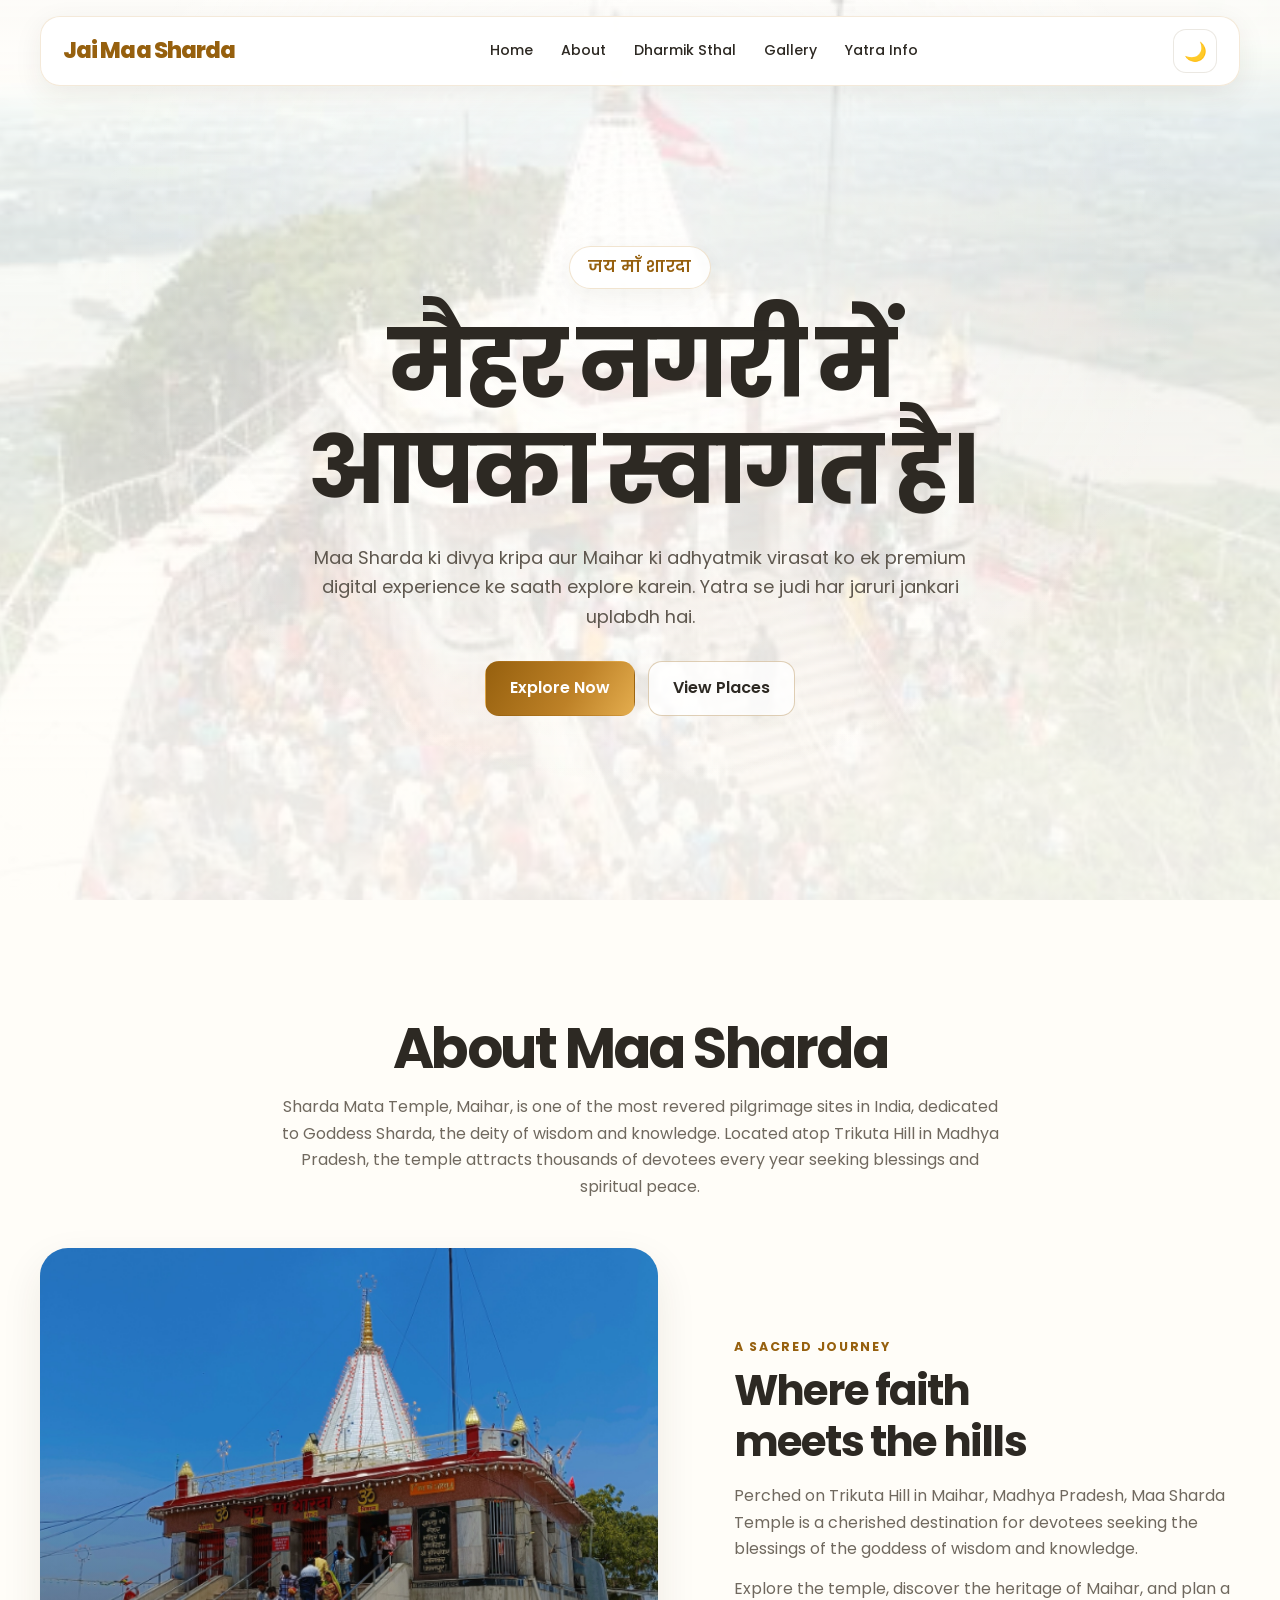
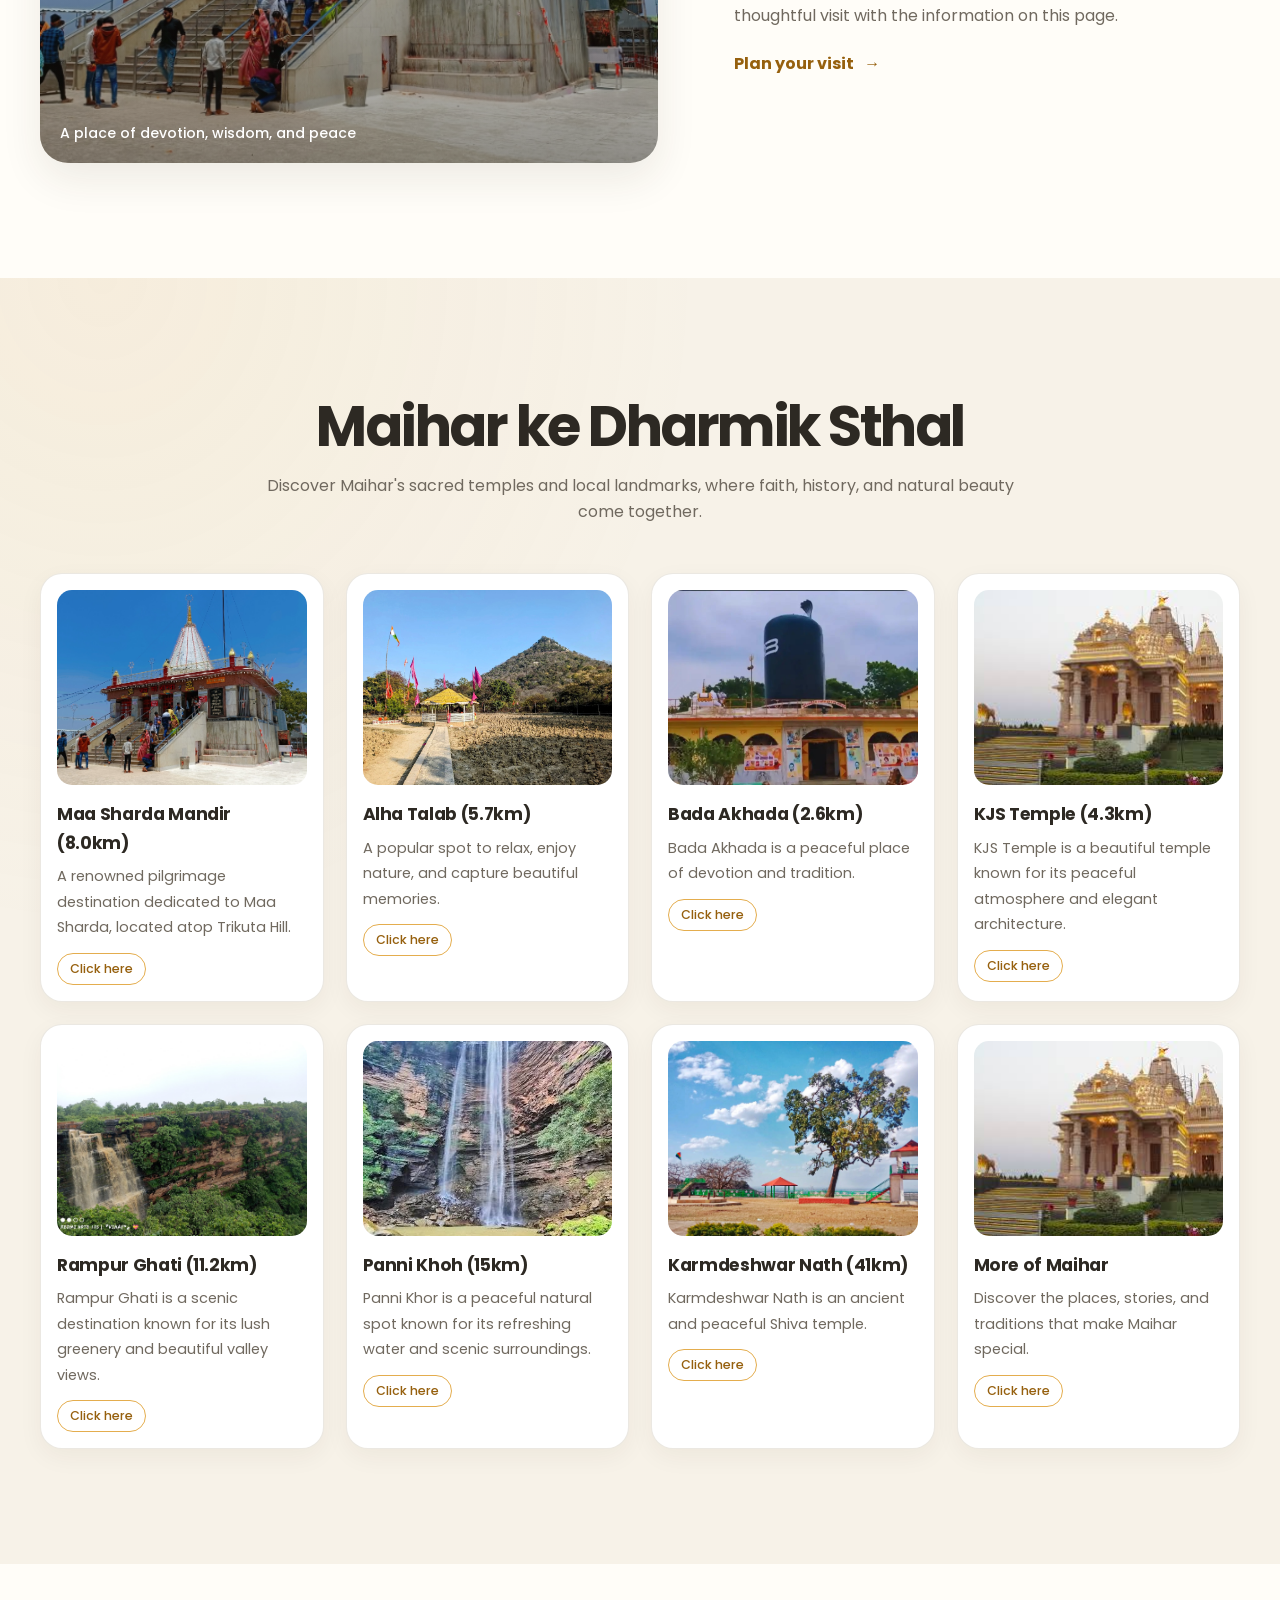
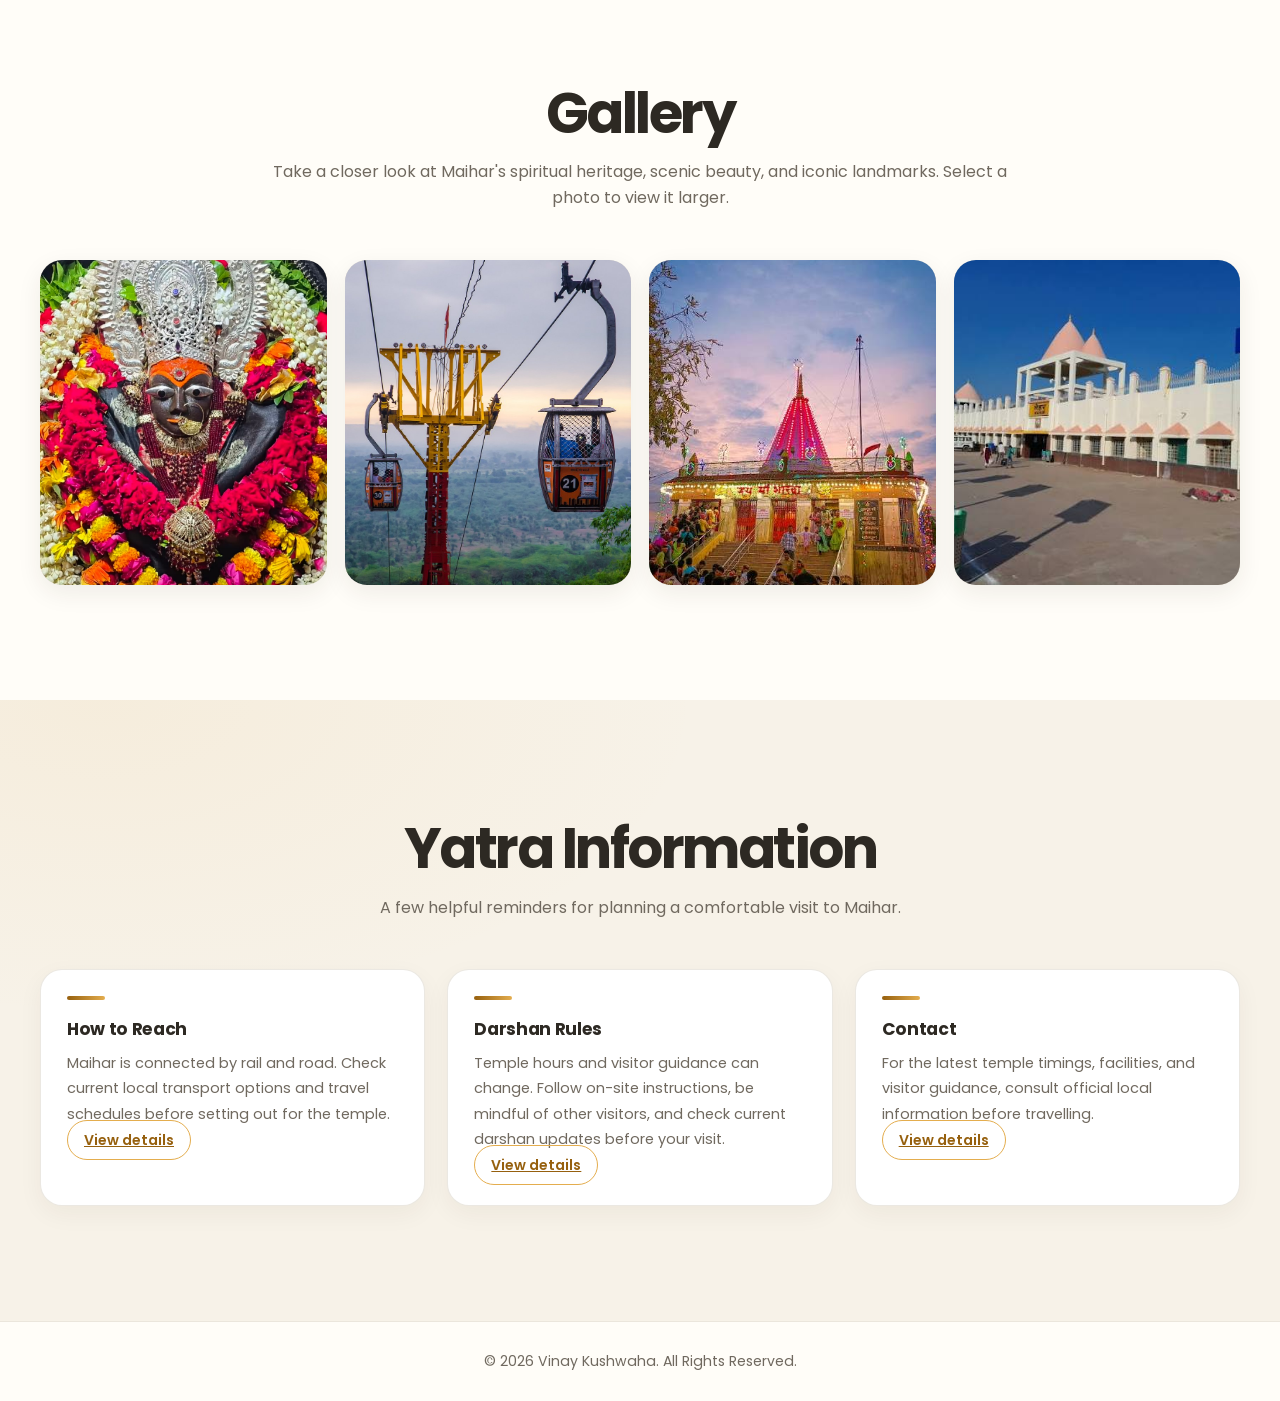
==== commit 7851f538: "Update temple and travel pages Co-authored-by: Copilot <223556219+Copilot@users.noreply.github.com>" ====
--- a/index.html
+++ b/index.html
@@ -81,45 +81,53 @@
     <div class="card-grid">
       <div class="place-card reveal">
         <img src="img1.jpg" alt="Maa Sharda Temple in Maihar" loading="lazy">
-        <h3>Maa Sharda Mandir</h3>
+        <h3>Maa Sharda Mandir (8.0km)</h3>
         <p>A renowned pilgrimage destination dedicated to Maa Sharda, located atop Trikuta Hill.</p>
+        <button class="place-photo-button" type="button" data-full-image="img1.jpg" data-image-alt="Maa Sharda Temple in Maihar" aria-label="Click here to view photo: Maa Sharda Temple in Maihar">Click here</button>
       </div>
       <div class="place-card reveal delay1">
         <img src="img2.jpg" alt="Alha Talab in Maihar" loading="lazy">
-        <h3>Alha Talab</h3>
+        <h3>Alha Talab (5.7km)</h3>
         <p>A popular spot to relax, enjoy nature, and capture beautiful memories.</p>
+        <button class="place-photo-button" type="button" data-full-image="img2.jpg" data-image-alt="Alha Talab in Maihar" aria-label="Click here to view photo: Alha Talab in Maihar">Click here</button>
       </div>
       <div class="place-card reveal delay2">
         <img src="img3.jpg" alt="Bada Akhada in Maihar" loading="lazy">
-        <h3>Bada Akhada</h3>
+        <h3>Bada Akhada (2.6km)</h3>
         <p>Bada Akhada is a peaceful place of devotion and tradition.</p>
+        <button class="place-photo-button" type="button" data-full-image="img3.jpg" data-image-alt="Bada Akhada in Maihar" aria-label="Click here to view photo: Bada Akhada in Maihar">Click here</button>
       </div>
       <div class="place-card reveal delay3">
         <img src="img4.jpg" alt="KJS Temple in Maihar" loading="lazy">
-        <h3>KJS Temple </h3>
+        <h3>KJS Temple (4.3km)</h3>
         <p>KJS Temple is a beautiful temple known for its peaceful atmosphere and elegant architecture.</p>
+        <button class="place-photo-button" type="button" data-full-image="img4.jpg" data-image-alt="KJS Temple in Maihar" aria-label="Click here to view photo: KJS Temple in Maihar">Click here</button>
       </div>
     </div>
     <div class="card-grid">
       <div class="place-card reveal">
         <img src="img5.jpg" alt="Scenic views of Rampur Ghati" loading="lazy">
-        <h3>Rampur Ghati</h3>
+        <h3>Rampur Ghati (11.2km)</h3>
         <p>Rampur Ghati is a scenic destination known for its lush greenery and beautiful valley views.</p>
+        <button class="place-photo-button" type="button" data-full-image="img5.jpg" data-image-alt="Scenic views of Rampur Ghati" aria-label="Click here to view photo: Rampur Ghati">Click here</button>
       </div>
       <div class="place-card reveal delay1">
         <img src="img6.jpg" alt="Natural surroundings at Panni Khor" loading="lazy">
-        <h3>Panni Khor</h3>
+        <h3>Panni Khoh (15km)</h3>
         <p>Panni Khor is a peaceful natural spot known for its refreshing water and scenic surroundings.</p>
+        <button class="place-photo-button" type="button" data-full-image="img6.jpg" data-image-alt="Natural surroundings at Panni Khor" aria-label="Click here to view photo: Panni Khor">Click here</button>
       </div>
       <div class="place-card reveal delay2">
         <img src="img7.jpg" alt="Karmdeshwar Nath Temple" loading="lazy">
-        <h3>Karmdeshwar Nath</h3>
+        <h3>Karmdeshwar Nath (41km)</h3>
         <p>Karmdeshwar Nath is an ancient and peaceful Shiva temple.</p>
+        <button class="place-photo-button" type="button" data-full-image="img7.jpg" data-image-alt="Karmdeshwar Nath Temple" aria-label="Click here to view photo: Karmdeshwar Nath Temple">Click here</button>
       </div>
       <div class="place-card reveal delay3">
         <img src="img4.jpg" alt="KJS Temple in Maihar" loading="lazy">
         <h3>More of Maihar</h3>
         <p>Discover the places, stories, and traditions that make Maihar special.</p>
+        <button class="place-photo-button" type="button" data-full-image="img4.jpg" data-image-alt="KJS Temple in Maihar" aria-label="Click here to view photo: KJS Temple in Maihar">Click here</button>
       </div>
     </div>
   </section>
@@ -152,20 +160,26 @@
       <div class="info-box reveal">
         <h3>How to Reach</h3>
         <p>Maihar is connected by rail and road. Check current local transport options and travel schedules before setting out for the temple.</p>
+        <a href="/how-to-reach/how-to-reach.html" class="info-action">
+          View details</a>
       </div>
       <div class="info-box reveal delay1">
         <h3>Darshan Rules</h3>
         <p>Temple hours and visitor guidance can change. Follow on-site instructions, be mindful of other visitors, and check current darshan updates before your visit.</p>
+        <a href="darshan-rules.html" class="info-action">
+          View details</a>
       </div>
       <div class="info-box reveal delay2">
         <h3>Contact</h3>
         <p>For the latest temple timings, facilities, and visitor guidance, consult official local information before travelling.</p>
+        <a href="contact.html" class="info-action">
+          View details</a>
       </div>
     </div>
   </section>
 
   <footer class="footer">
-    <p>© <span id="current-year">2026</span> Maa Sharda, Maihar. Made with devotion.</p>
+    <p>© <span id="current-year">2026</span> Vinay Kushwaha. All Rights Reserved.</p>
   </footer>
 
   <button class="back-to-top" type="button" aria-label="Back to top">↑</button>
--- a/style.css
+++ b/style.css
@@ -346,6 +346,7 @@
 .text-link:focus-visible,
 .menu-toggle:focus-visible,
 .gallery-item:focus-visible,
+.place-photo-button:focus-visible,
 .back-to-top:focus-visible,
 .lightbox-close:focus-visible {
   outline: 3px solid rgba(150, 96, 14, 0.45);
@@ -548,12 +549,56 @@
   line-height: 1.75;
 }
 
+.place-photo-button {
+  margin-top: 12px;
+  padding: 6px 12px;
+  border: 1px solid var(--accent-light);
+  border-radius: 999px;
+  background: transparent;
+  color: var(--accent);
+  cursor: pointer;
+  font-size: 0.78rem;
+  font-weight: 500;
+  text-decoration: none;
+  transition: background 180ms ease, color 180ms ease, transform 180ms ease;
+}
+
+.place-photo-button:hover {
+  transform: translateY(-2px);
+  background: var(--accent);
+  color: var(--surface);
+}
+
 .info-grid {
   grid-template-columns: repeat(3, minmax(0, 1fr));
 }
 
 .info-box {
   padding: 26px;
+}
+
+.info-action {
+  margin-top: 16px;
+  padding: 9px 16px;
+  border: 1px solid var(--accent-light);
+  border-radius: 999px;
+  background: transparent;
+  color: var(--accent);
+  cursor: pointer;
+  font-size: 0.88rem;
+  font-weight: 600;
+  transition: background 180ms ease, color 180ms ease, transform 180ms ease;
+}
+
+.info-action:hover {
+  transform: translateY(-2px);
+  background: var(--accent);
+  color: var(--surface);
+}
+
+.info-action:focus-visible {
+  outline: 3px solid rgba(150, 96, 14, 0.45);
+  outline-offset: 3px;
 }
 
 .info-box::before {
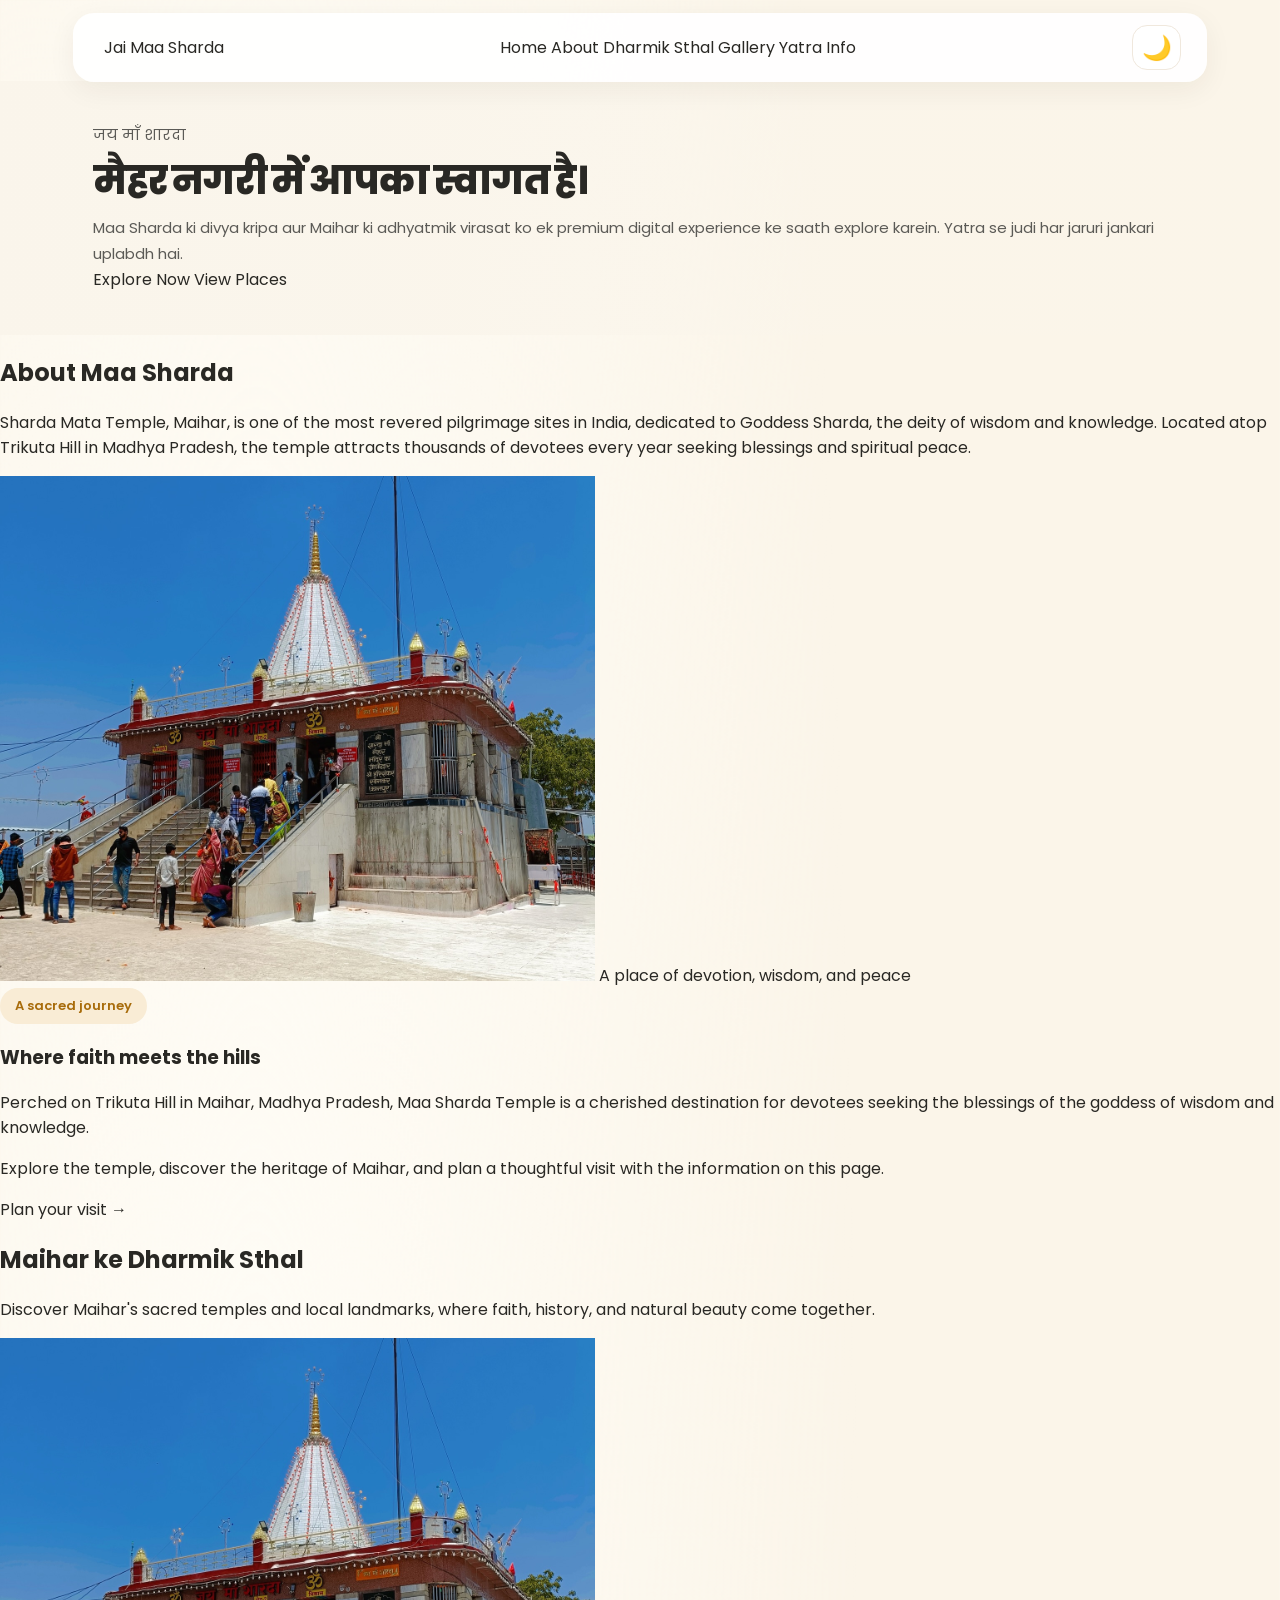
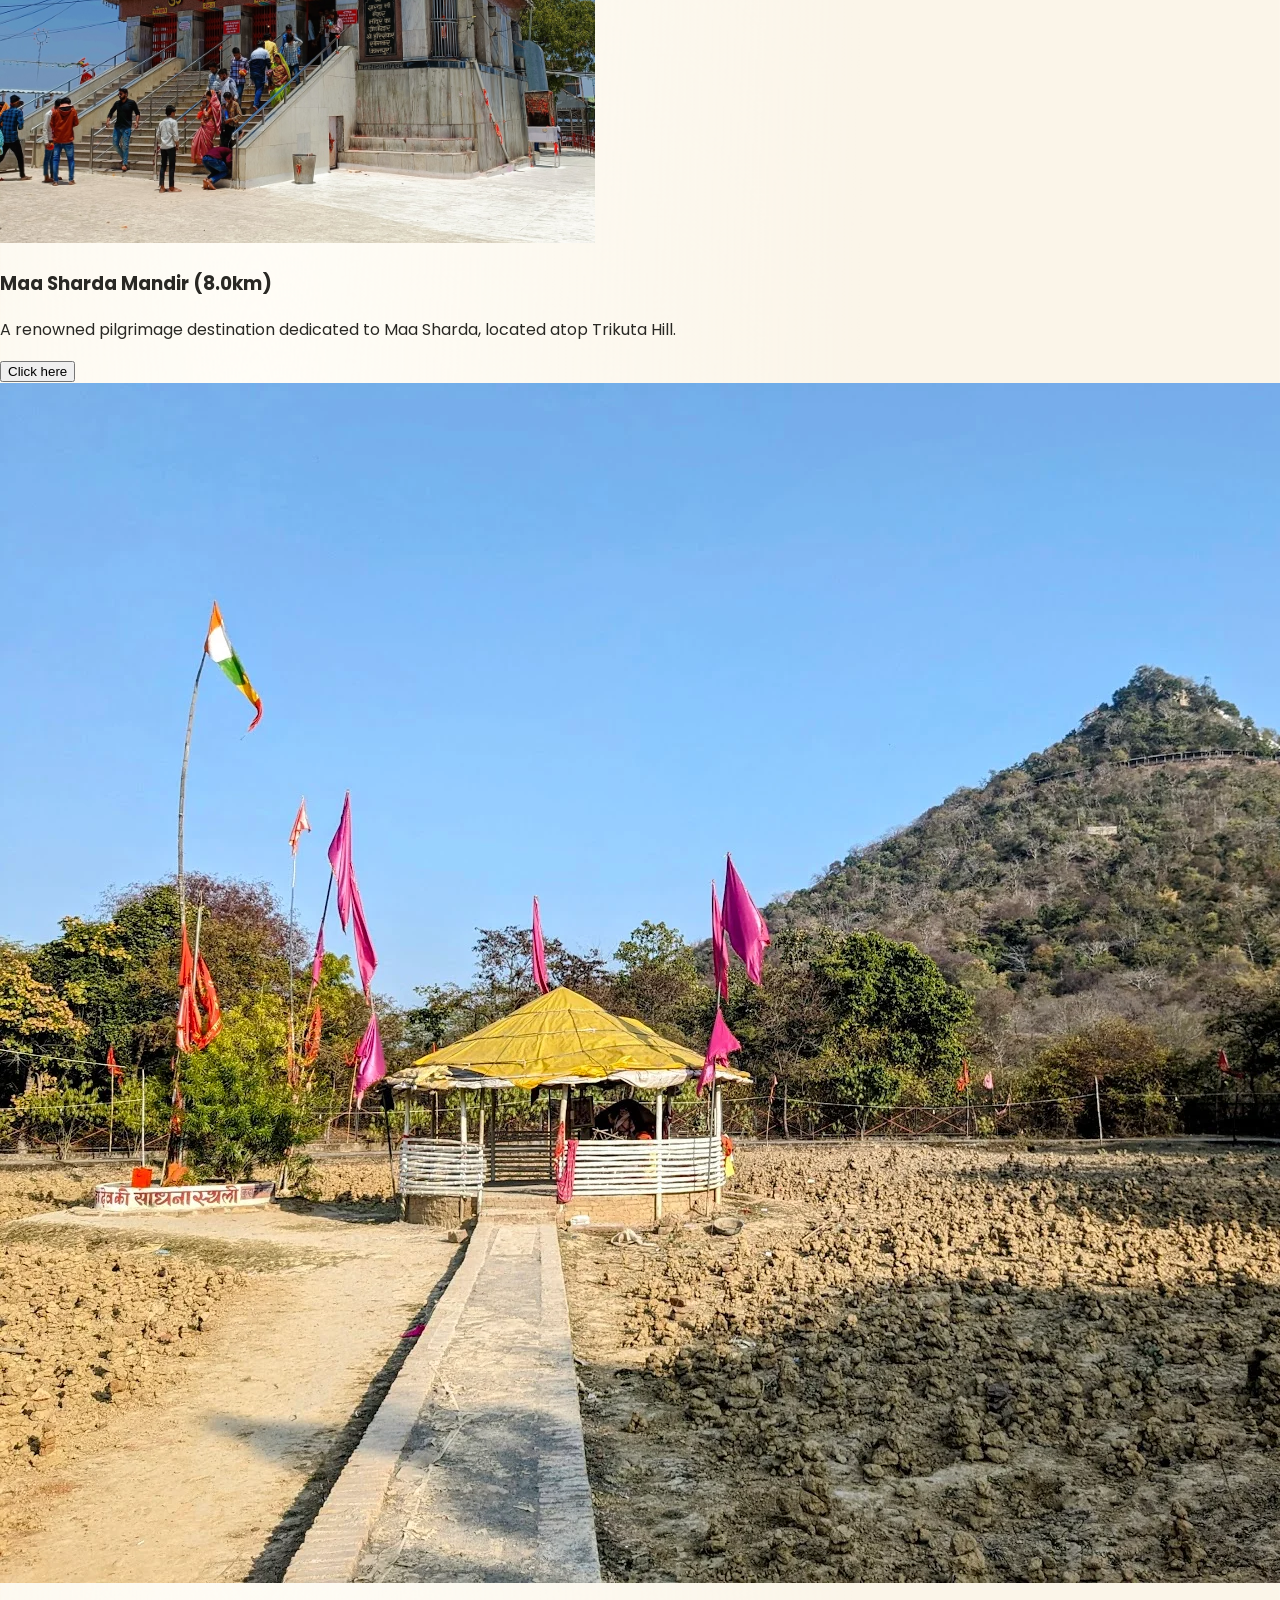
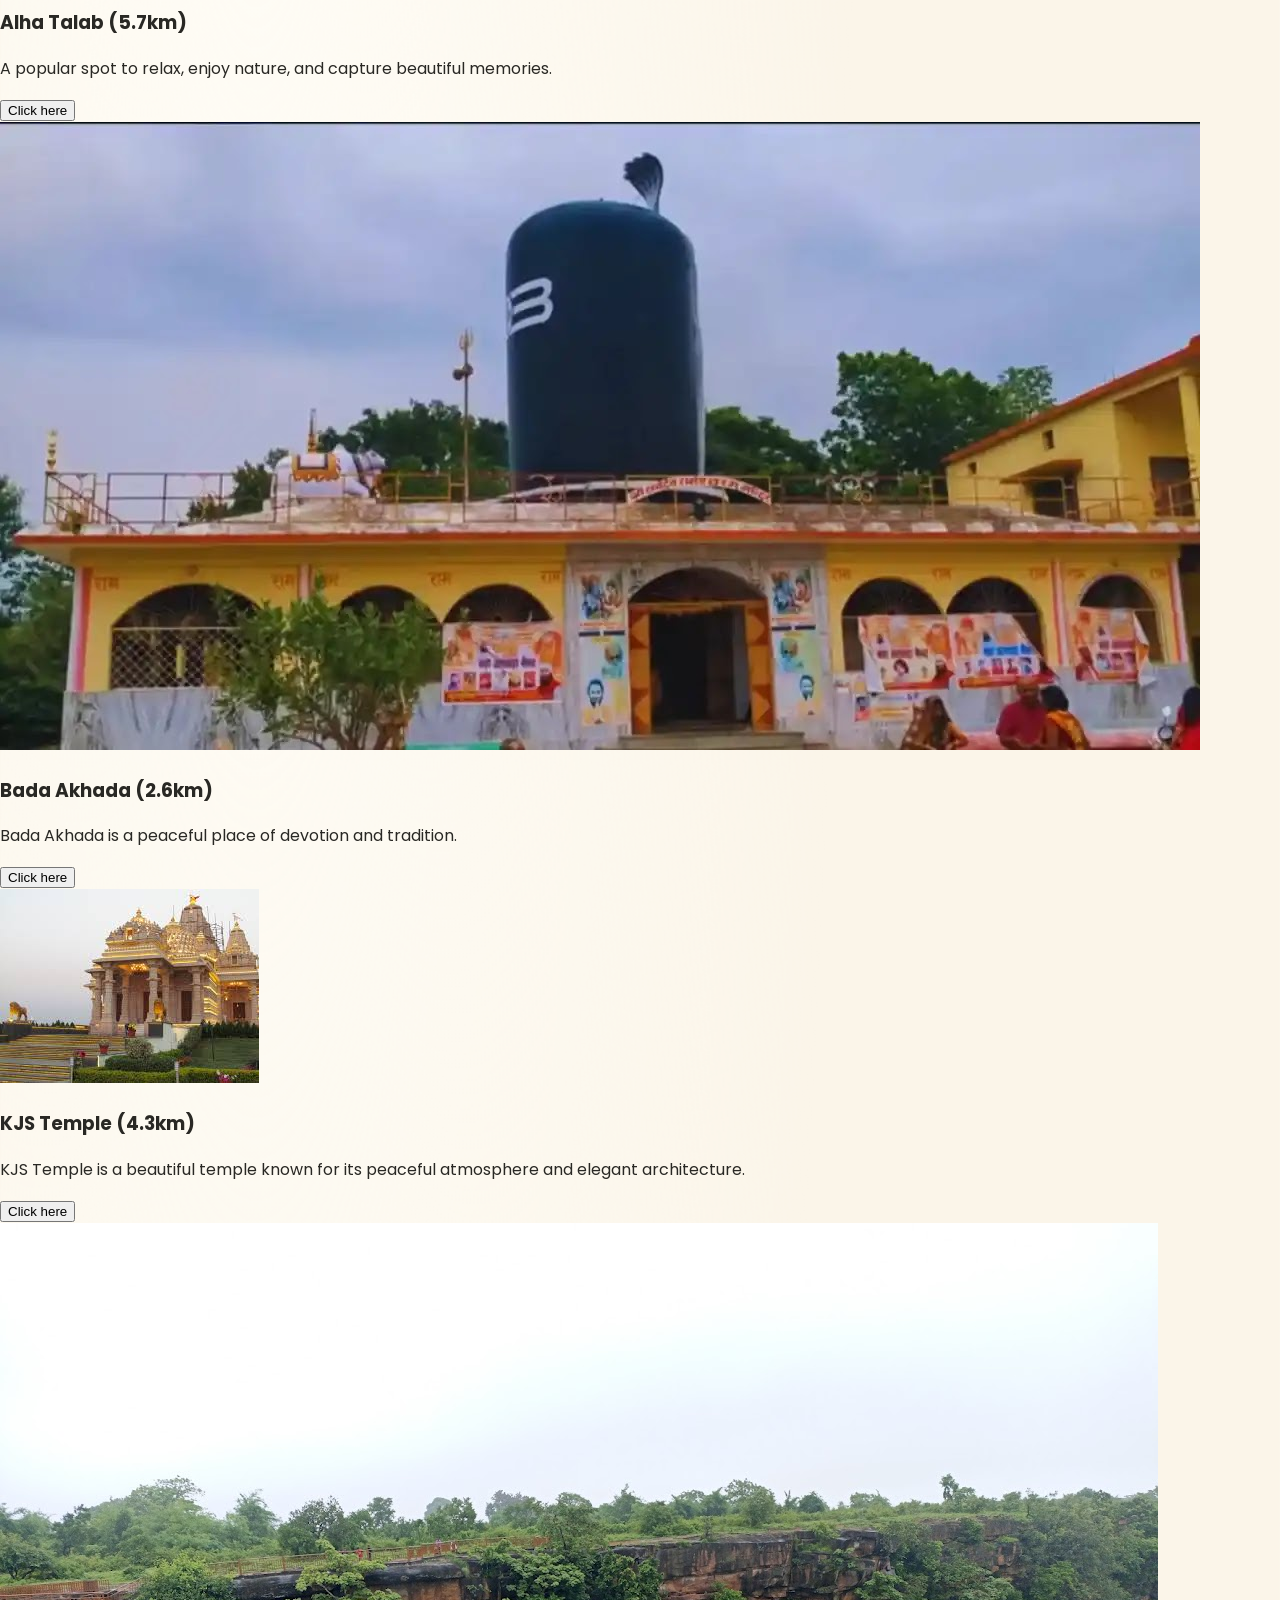
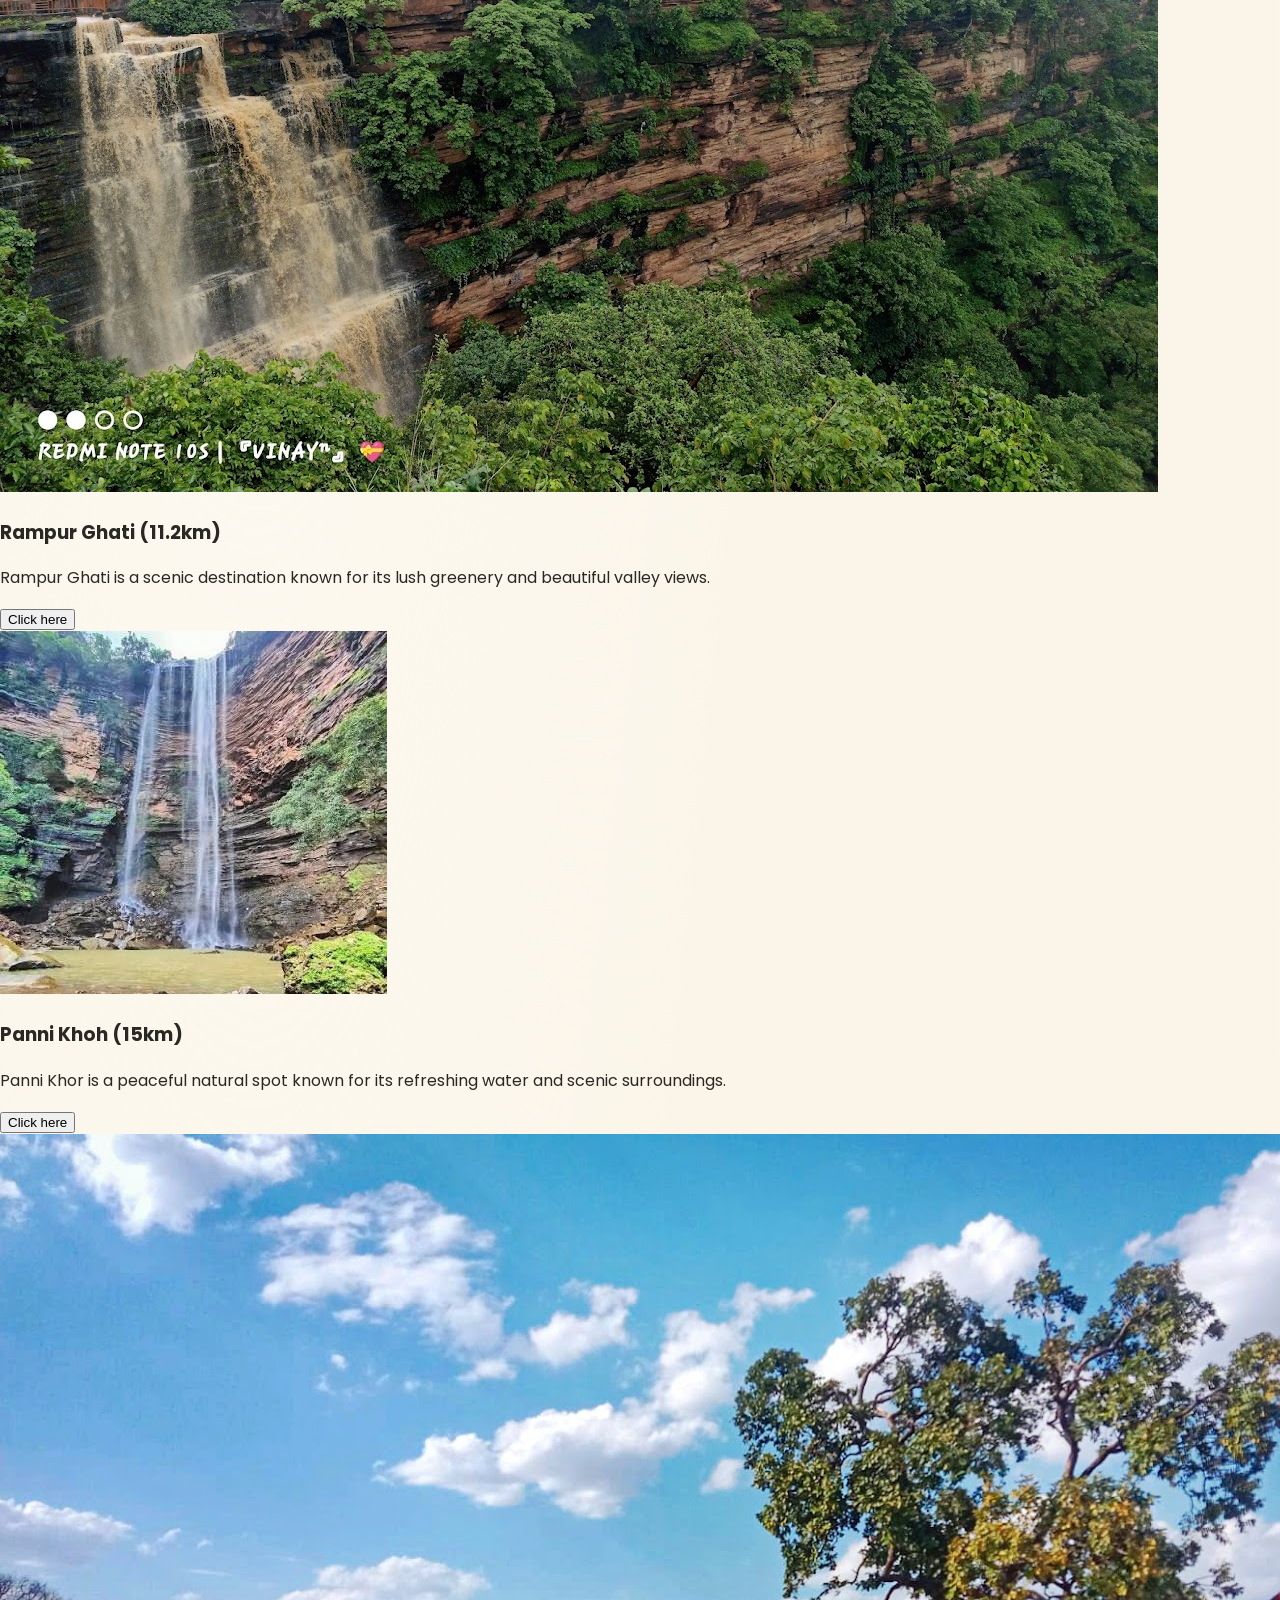
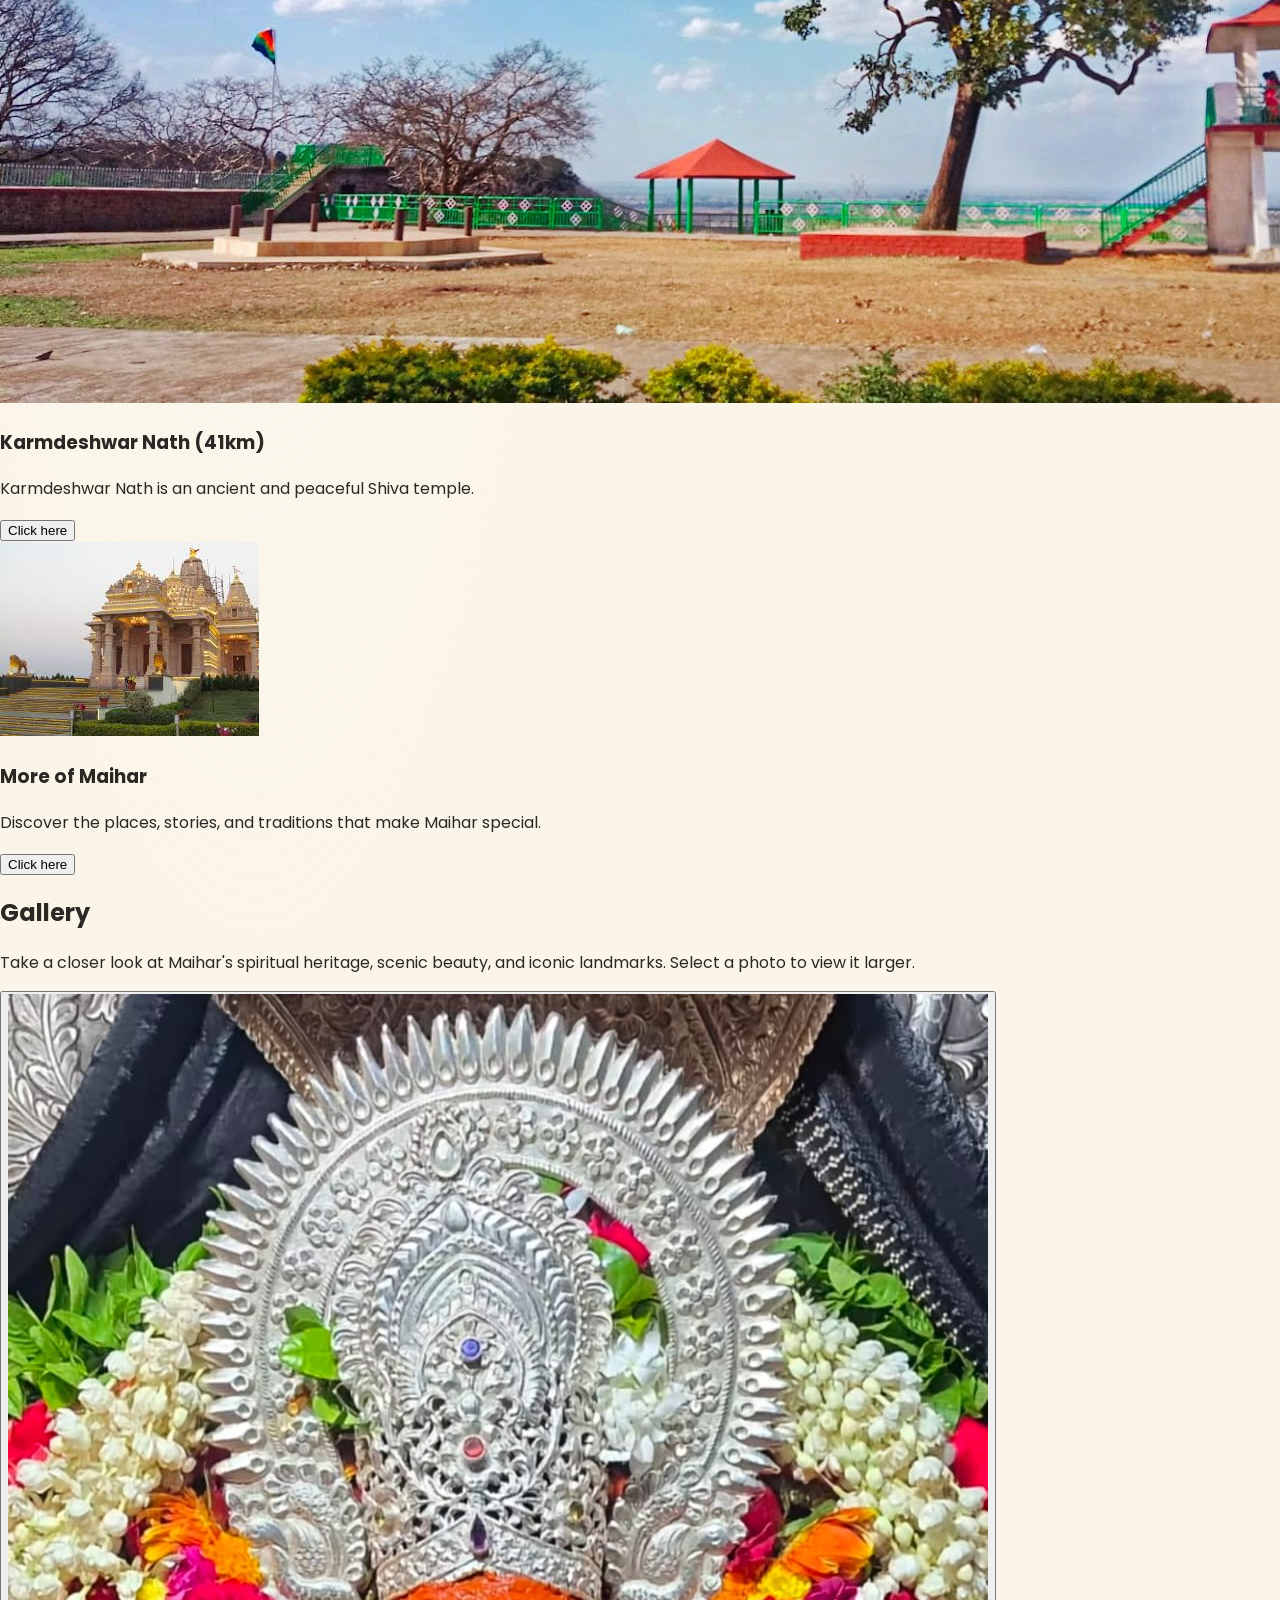
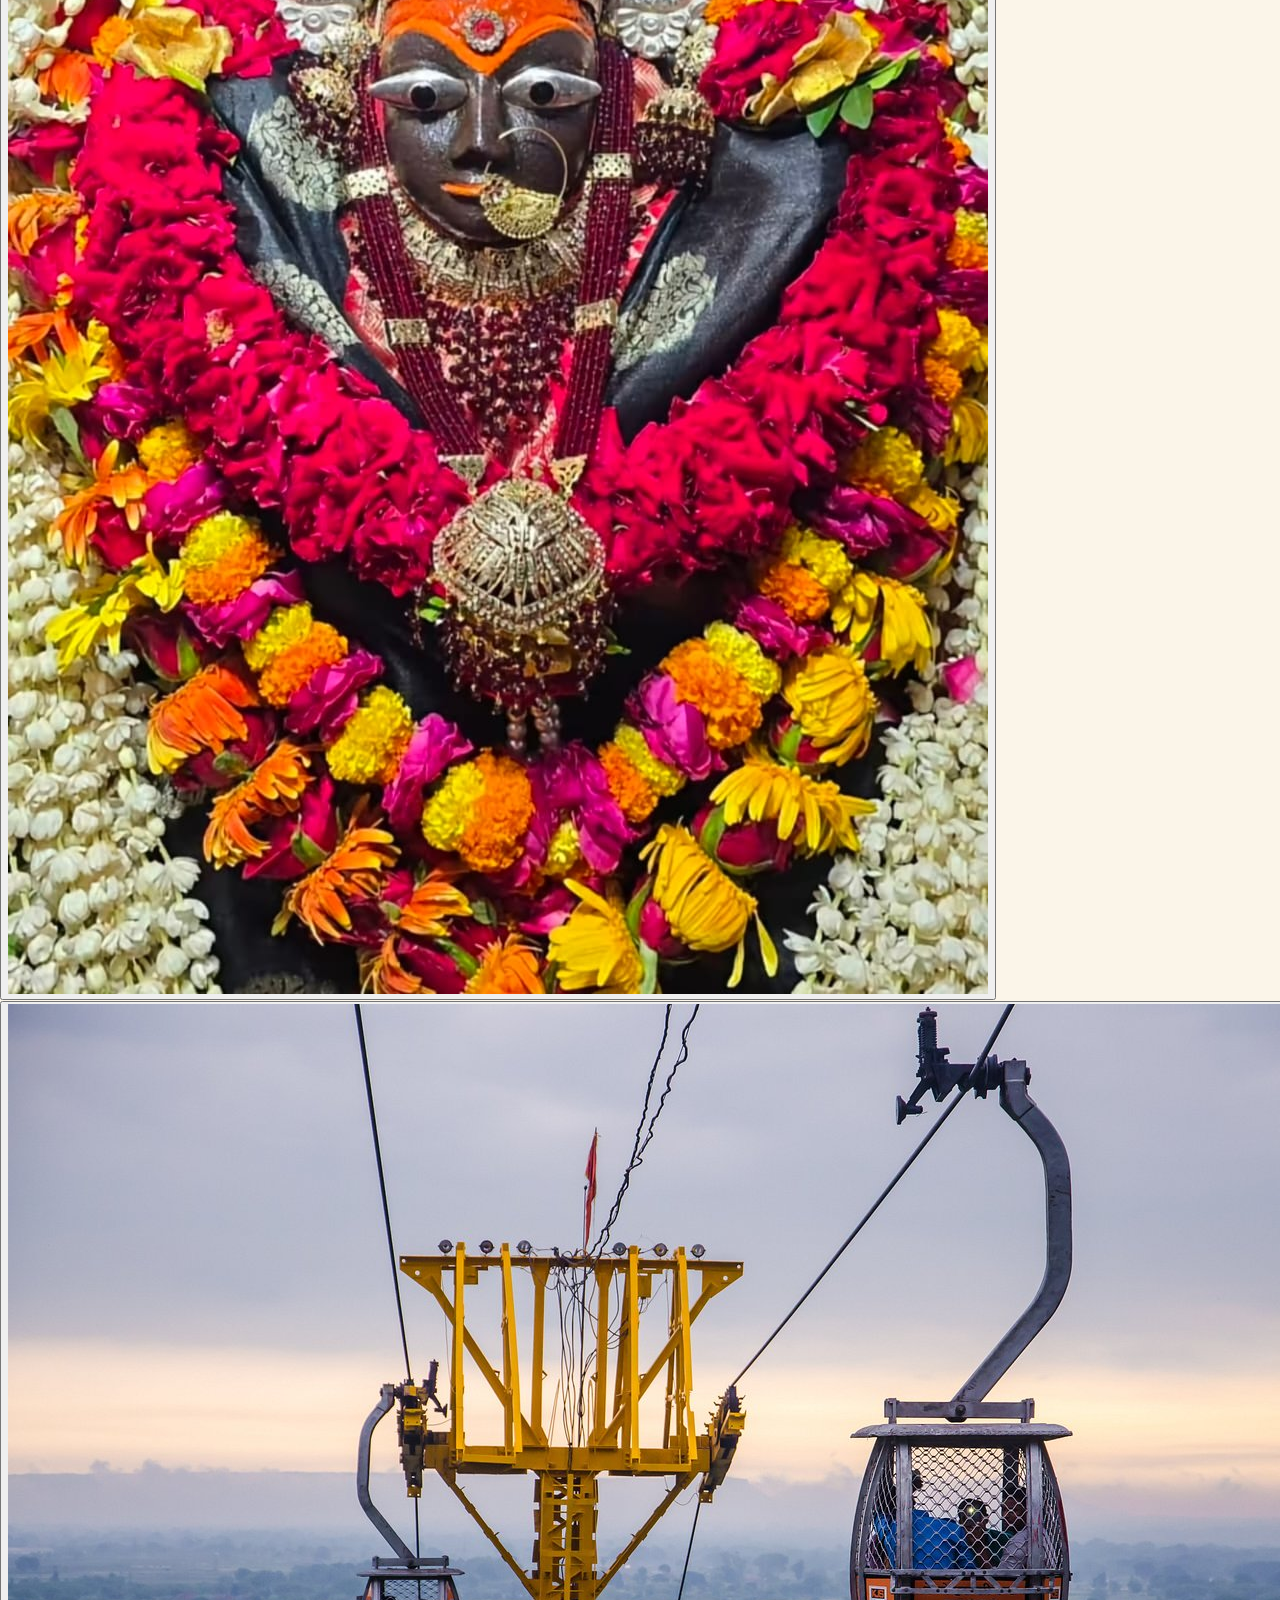
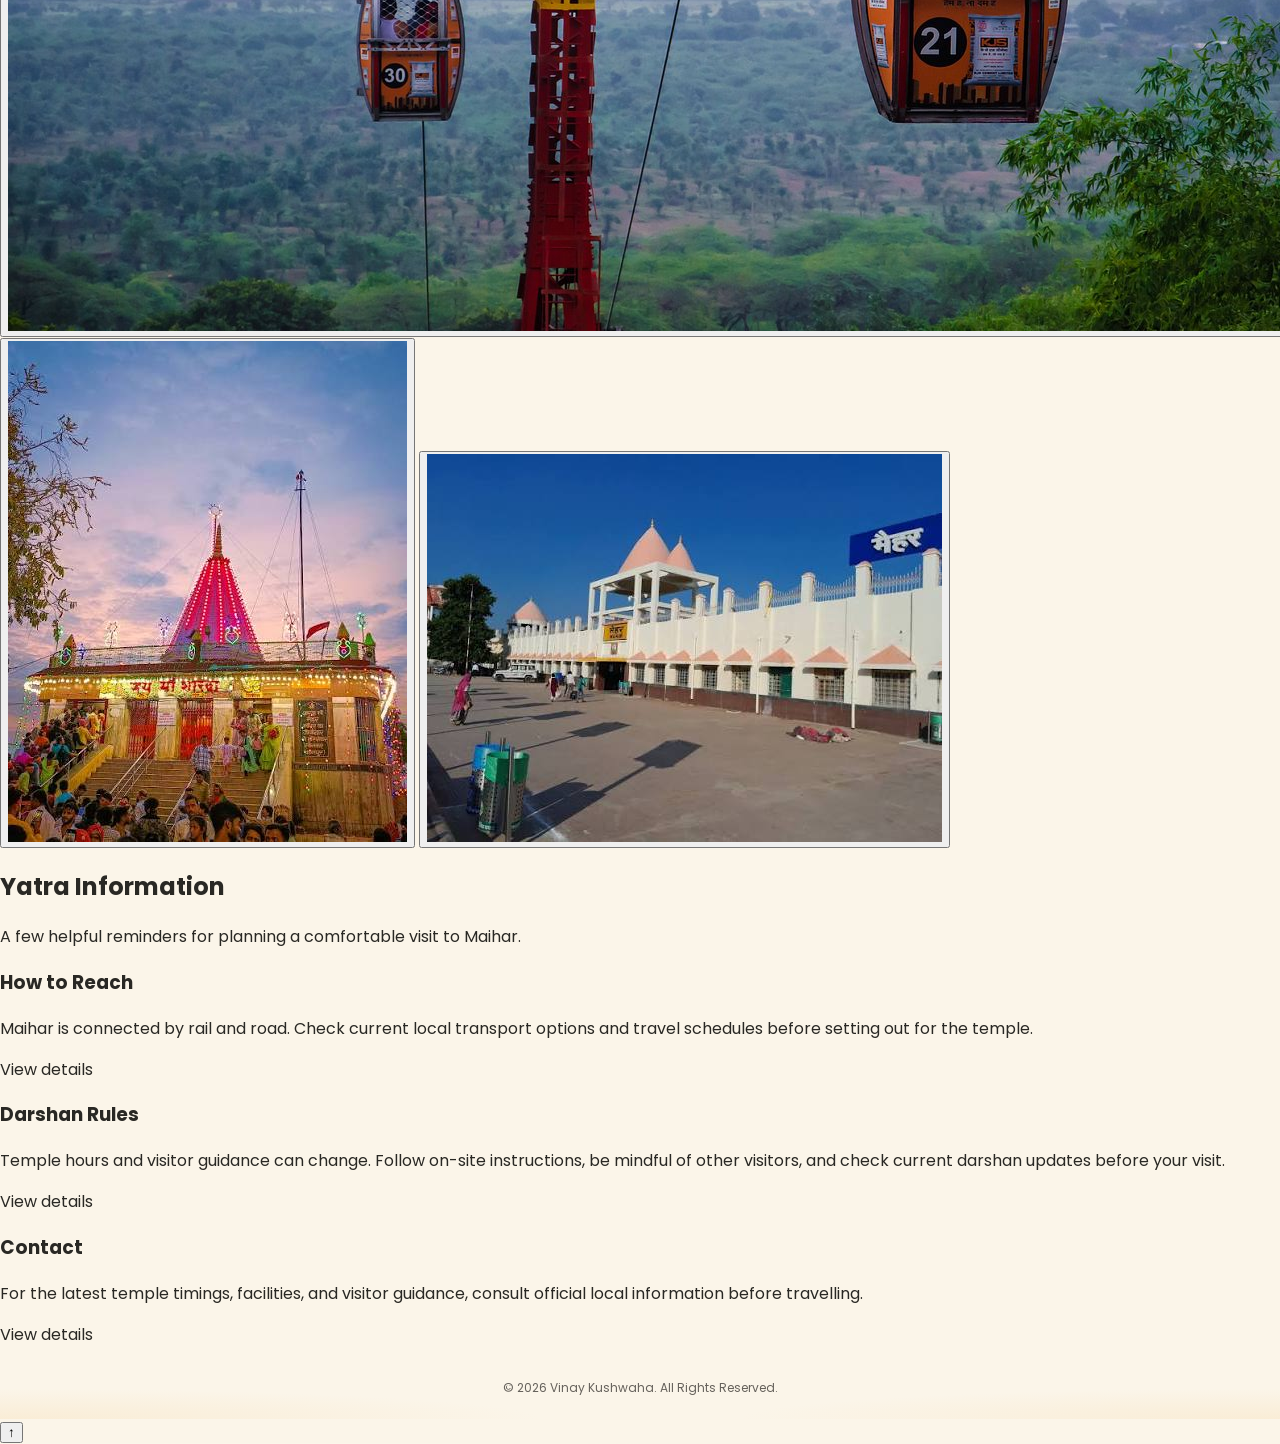
==== commit ed8d298c: "Fix how-to-reach page link Co-authored-by: Copilot <223556219+Copilot@users.noreply.github.com>" ====
--- a/index.html
+++ b/index.html
@@ -160,7 +160,7 @@
       <div class="info-box reveal">
         <h3>How to Reach</h3>
         <p>Maihar is connected by rail and road. Check current local transport options and travel schedules before setting out for the temple.</p>
-        <a href="/how-to-reach/how-to-reach.html" class="info-action">
+        <a href="./how-to-reach.html" class="info-action">
           View details</a>
       </div>
       <div class="info-box reveal delay1">
--- a/style.css
+++ b/style.css
@@ -1,1004 +1,605 @@
-﻿:root {
-  color-scheme: light;
-  --page: #fffdf8;
-  --surface: #ffffff;
-  --surface-warm: #f7f2e8;
-  --ink: #2d2923;
-  --ink-soft: #5e574e;
-  --muted: #70695f;
-  --accent: #96600e;
-  --accent-light: #e4ad4e;
-  --line: rgba(112, 91, 55, 0.14);
-  --shadow: 0 16px 42px rgba(54, 43, 25, 0.09);
-  --content-width: 1200px;
-  font-family: 'Poppins', sans-serif;
-  scroll-behavior: smooth;
-  scroll-padding-top: 100px;
-}
-
-body.dark-theme {
-  color-scheme: dark;
-  --page: #11100f;
-  --surface: #1c1a18;
-  --surface-warm: #201d19;
-  --ink: #f5efe4;
-  --ink-soft: #ded3c1;
-  --muted: #c2b7a6;
-  --accent: #e7b35b;
-  --accent-light: #f4d08c;
-  --line: rgba(255, 220, 160, 0.14);
-  --shadow: 0 18px 48px rgba(0, 0, 0, 0.35);
-}
-
 * {
   box-sizing: border-box;
 }
-
+:root {
+  --bg: #fbf5e9;
+  --ink: #292824;
+  --muted: #5e6063;
+  --gold: #b7760a;
+  --gold2: #d99b24;
+  --line: #f0dfc4;
+  --white: #fff;
+  --card-shadow: 0 10px 30px rgba(70, 48, 14, 0.07);
+}
+html {
+  scroll-behavior: smooth;
+}
 body {
-  min-width: 320px;
   margin: 0;
-  overflow-x: hidden;
-  background: var(--page);
+  background:
+    radial-gradient(ellipse at 20% 20%, #fffdf7 0, transparent 42%), var(--bg);
   color: var(--ink);
-  line-height: 1.65;
-  -webkit-font-smoothing: antialiased;
-  transition: background-color 220ms ease, color 220ms ease;
-}
-
-body,
-button,
+  font-family: Poppins, Arial, sans-serif;
+}
 a {
-  font-family: 'Poppins', sans-serif;
-}
-
-button,
-a {
-  -webkit-tap-highlight-color: transparent;
-}
-
-button {
+  text-decoration: none;
   color: inherit;
 }
-
-img {
-  max-width: 100%;
-}
-
-a {
-  color: inherit;
-}
-
-.scroll-progress {
-  position: fixed;
-  z-index: 1100;
-  inset: 0 0 auto;
-  height: 3px;
-  pointer-events: none;
-}
-
-.scroll-progress span {
-  display: block;
-  width: 0;
-  height: 100%;
-  background: linear-gradient(90deg, var(--accent), var(--accent-light));
-  box-shadow: 0 0 12px rgba(150, 96, 14, 0.35);
-}
-
 .navbar {
-  position: fixed;
-  z-index: 1000;
-  top: 16px;
-  left: 50%;
+  width: calc(100% - 11.4%);
+  max-width: 1600px;
+  height: 69px;
+  margin: 13px auto 0;
+  padding: 0 26px 0 31px;
   display: flex;
-  width: min(var(--content-width), calc(100% - 40px));
-  min-height: 68px;
-  padding: 12px 22px;
   align-items: center;
   justify-content: space-between;
-  gap: 24px;
-  transform: translateX(-50%);
-  border: 1px solid rgba(184, 121, 24, 0.16);
-  border-radius: 20px;
+  gap: 22px;
+  border-radius: 21px;
   background: rgba(255, 255, 255, 0.94);
-  box-shadow: 0 8px 28px rgba(54, 43, 25, 0.08);
-  backdrop-filter: blur(18px);
-  transition: box-shadow 220ms ease, background 220ms ease;
-}
-
-.navbar.scrolled {
-  background: rgba(255, 255, 255, 0.98);
-  box-shadow: 0 12px 32px rgba(54, 43, 25, 0.13);
-}
-
-body.dark-theme .navbar,
-body.dark-theme .navbar.scrolled {
-  border-color: var(--line);
-  background: rgba(28, 26, 24, 0.96);
-}
-
-.logo {
-  flex: 0 0 auto;
-  color: var(--accent);
-  font-size: clamp(1.1rem, 2vw, 1.42rem);
+  box-shadow: 0 8px 28px rgba(50, 36, 15, 0.06);
+  position: relative;
+  z-index: 5;
+}
+.brand {
+  font-size: 25px;
   font-weight: 800;
-  letter-spacing: -0.04em;
-  text-decoration: none;
-}
-
-.navbar nav {
+  letter-spacing: -1px;
+  color: #a96d0b;
+  white-space: nowrap;
+}
+.nav-links {
   display: flex;
   align-items: center;
-  justify-content: flex-end;
-  gap: clamp(14px, 2.2vw, 28px);
-}
-
-.navbar nav a {
+  gap: 34px;
+}
+.nav-links a {
+  font-size: 14px;
+  font-weight: 500;
+  color: #37332f;
   position: relative;
-  color: var(--ink);
-  font-size: 0.88rem;
-  font-weight: 500;
-  text-decoration: none;
-  transition: color 180ms ease;
-}
-
-.navbar nav a::after {
+  padding: 25px 0;
+}
+.nav-links a:hover,
+.nav-links a.active {
+  color: var(--gold);
+}
+.nav-links a.active:after {
+  content: "";
   position: absolute;
-  right: 0;
-  bottom: -7px;
-  left: 0;
+  bottom: 13px;
+  left: 8px;
+  right: 8px;
   height: 2px;
-  transform: scaleX(0);
-  transform-origin: left;
-  border-radius: 2px;
-  background: var(--accent-light);
-  content: '';
-  transition: transform 180ms ease;
-}
-
-.navbar nav a:hover,
-.navbar nav a[aria-current="location"] {
-  color: var(--accent);
-}
-
-.navbar nav a:hover::after,
-.navbar nav a[aria-current="location"]::after {
-  transform: scaleX(1);
-}
-
+  border-radius: 4px;
+  background: var(--gold);
+}
+.theme-toggle,
+.menu-toggle {
+  height: 45px;
+  width: 49px;
+  border: 1px solid #f0e8dd;
+  border-radius: 15px;
+  background: #fff;
+  color: var(--gold);
+  font-size: 24px;
+  cursor: pointer;
+}
 .menu-toggle {
   display: none;
-  width: 44px;
-  height: 44px;
-  padding: 11px;
-  border: 1px solid var(--line);
+}
+.hero {
+  height: 254px;
+  position: relative;
+  overflow: hidden;
+  margin-top: -1px;
+  display: flex;
+  align-items: center;
+  background: linear-gradient(
+    90deg,
+    rgba(250, 245, 235, 0.98) 0%,
+    rgba(250, 245, 235, 0.91) 35%,
+    rgba(250, 245, 235, 0.23) 68%,
+    rgba(250, 245, 235, 0.02) 100%
+  );
+}
+.hero-image {
+  position: absolute;
+  inset: 0 0 0 38%;
+  background-image:
+    linear-gradient(
+      90deg,
+      #faf5eb 0%,
+      rgba(250, 245, 235, 0.55) 22%,
+      rgba(250, 245, 235, 0) 55%
+    ),
+    url("./banner.jpg");
+  background-size: cover;
+  background-position: center 43%;
+  opacity: 0.95;
+}
+.hero-content {
+  position: relative;
+  z-index: 1;
+  width: calc(100% - 14.6%);
+  max-width: 1500px;
+  margin: 0 auto;
+  padding-bottom: 2px;
+}
+.eyebrow {
+  display: inline-flex;
+  align-items: center;
+  gap: 9px;
+  padding: 8px 15px;
+  border-radius: 30px;
+  background: #f9ecd5;
+  color: #a86c0b;
+  font-size: 13px;
+  font-weight: 600;
+}
+.pin {
+  font-size: 13px;
+}
+.hero h1 {
+  margin: 11px 0 12px;
+  font-size: clamp(35px, 3vw, 47px);
+  line-height: 1.15;
+  letter-spacing: -1.8px;
+  font-weight: 800;
+}
+.hero p {
+  margin: 0;
+  color: #5b5a56;
+  font-size: 15px;
+  line-height: 1.75;
+}
+.travel-cards {
+  width: calc(100% - 11.4%);
+  max-width: 1600px;
+  margin: 13px auto 0;
+  display: grid;
+  grid-template-columns: repeat(3, minmax(0, 1fr));
+  gap: 22px;
+}
+.travel-card {
+  min-width: 0;
+  padding: 18px 20px 24px;
+  background: rgba(255, 255, 255, 0.93);
+  border-radius: 14px;
+  box-shadow: var(--card-shadow);
+  display: grid;
+  grid-template-columns: 150px minmax(0, 1fr);
+  grid-template-rows: 230px auto auto;
+  column-gap: 18px;
+  align-content: start;
+}
+.travel-photo {
+  display: block;
+  grid-column: 1;
+  grid-row: 1;
+  width: 150px;
+  height: 230px;
+  object-fit: cover;
   border-radius: 13px;
-  background: var(--surface);
-  cursor: pointer;
-}
-
-.theme-toggle {
+}
+.travel-main {
+  grid-column: 2;
+  grid-row: 1;
+  min-width: 0;
+  position: relative;
+  padding: 0;
+}
+.round-icon {
+  width: 43px;
+  height: 43px;
   display: grid;
-  width: 44px;
-  height: 44px;
-  flex: 0 0 auto;
   place-items: center;
-  padding: 0;
-  border: 1px solid var(--line);
-  border-radius: 13px;
-  background: var(--surface);
-  color: var(--ink);
-  cursor: pointer;
-  font-size: 1.15rem;
-  transition: transform 180ms ease, background 180ms ease, border-color 180ms ease;
-}
-
-.theme-toggle:hover {
-  transform: translateY(-2px);
-  border-color: var(--accent-light);
-}
-
-.theme-toggle:focus-visible {
-  outline: 3px solid rgba(150, 96, 14, 0.45);
-  outline-offset: 3px;
-}
-
-.menu-toggle span {
-  display: block;
-  width: 100%;
-  height: 2px;
-  margin: 4px 0;
-  border-radius: 2px;
-  background: var(--ink);
-  transition: transform 180ms ease, opacity 180ms ease;
-}
-
-.menu-toggle[aria-expanded="true"] span:first-child {
-  transform: translateY(6px) rotate(45deg);
-}
-
-.menu-toggle[aria-expanded="true"] span:nth-child(2) {
-  opacity: 0;
-}
-
-.menu-toggle[aria-expanded="true"] span:last-child {
-  transform: translateY(-6px) rotate(-45deg);
-}
-
-.hero {
-  position: relative;
+  border-radius: 50%;
+  background: linear-gradient(145deg, #d28c0b, #a76600);
+  color: #fff;
+  margin: 0 0 10px;
+}
+.round-icon svg {
+  width: 23px;
+  height: 23px;
+  fill: none;
+  stroke: currentColor;
+  stroke-width: 1.8;
+  stroke-linecap: round;
+  stroke-linejoin: round;
+}
+.travel-main h2 {
+  margin: 0 0 10px;
+  font-size: 22px;
+  line-height: 1.25;
+  letter-spacing: -0.6px;
+}
+.travel-main p {
+  margin: 0;
+  color: #5d6267;
+  font-size: 13px;
+  line-height: 1.78;
+}
+.card-meta {
+  grid-column: 1/-1;
+  grid-row: 2;
+  border-top: 1px solid #f0e6d8;
+  margin-top: 13px;
+  padding: 11px 0 6px;
+}
+.card-meta p {
+  display: flex;
+  align-items: center;
+  gap: 12px;
+  margin: 0 0 5px;
+  font-size: 12px;
+  color: #5c6267;
+}
+.card-meta span {
+  font-size: 20px;
+  color: var(--gold);
+  font-weight: 700;
+  line-height: 1;
+}
+.action-link {
+  grid-column: 1/-1;
+  grid-row: 3;
+  justify-self: start;
+  display: inline-flex;
+  align-items: center;
+  justify-content: center;
+  min-height: 43px;
+  padding: 0 17px;
+  margin-top: 9px;
+  border: 1px solid #d98e19;
+  border-radius: 30px;
+  color: #a46608;
+  font-size: 12px;
+  font-weight: 600;
+  transition:
+    background 0.2s,
+    color 0.2s;
+}
+.action-link:hover {
+  background: #b7760a;
+  color: #fff;
+}
+.tips {
+  width: calc(100% - 11.4%);
+  max-width: 1600px;
+  min-height: 98px;
+  margin: 38px auto 0;
+  border: 1px solid #f2dfbf;
+  border-radius: 15px;
   display: grid;
-  min-height: min(900px, 100svh);
-  min-height: max(700px, min(900px, 100svh));
-  padding: 150px 24px 88px;
+  grid-template-columns: 2.1fr 1fr 1fr 0.85fr 0.9fr;
+  align-items: center;
+  padding: 18px 30px;
+  background: rgba(255, 250, 240, 0.45);
+}
+.tips-heading {
+  display: flex;
+  align-items: center;
+  gap: 20px;
+  padding-right: 20px;
+}
+.bulb {
+  flex: 0 0 50px;
+  width: 50px;
+  height: 50px;
+  border-radius: 50%;
+  display: grid;
   place-items: center;
-  overflow: hidden;
-  isolation: isolate;
+  background: linear-gradient(145deg, #d38c0d, #a96700);
+  color: white;
+  font-size: 27px;
+}
+.tips h2 {
+  margin: 0 0 1px;
+  color: var(--gold);
+  font-size: 19px;
+  line-height: 1.3;
+}
+.tips-heading p {
+  margin: 0;
+  color: #5f5c55;
+  font-size: 11px;
+  white-space: nowrap;
+}
+.tip {
+  height: 50px;
+  padding: 0 15px;
+  display: flex;
+  align-items: center;
+  gap: 12px;
+  border-left: 1px solid #f0dfc4;
+}
+.tip span {
+  flex: 0 0 16px;
+  width: 16px;
+  height: 16px;
+  border-radius: 50%;
+  background: #bd7b0b;
+  color: white;
+  display: grid;
+  place-items: center;
+  font-size: 10px;
+  font-weight: 700;
+}
+.tip p {
+  margin: 0;
+  color: #5a5a57;
+  font-size: 11px;
+  line-height: 1.6;
+}
+.footer {
   text-align: center;
-}
-
-.hero::before {
-  position: absolute;
-  z-index: -2;
-  inset: -3%;
-  background: url('banner1.jpg') center 44% / cover no-repeat;
-  content: '';
-  animation: hero-drift 24s ease-in-out infinite alternate;
-  will-change: transform;
-}
-
-.hero-overlay {
-  position: absolute;
-  z-index: -1;
-  inset: 0;
+  padding: 32px 15px 22px;
   background:
-    radial-gradient(ellipse at 50% 30%, rgba(255, 255, 255, 0.55), transparent 60%),
-    linear-gradient(180deg, rgba(255, 253, 248, 0.66), rgba(255, 253, 248, 0.92) 86%);
-}
-
-body.dark-theme .hero-overlay {
-  background:
-    radial-gradient(ellipse at 50% 30%, rgba(36, 29, 20, 0.22), transparent 60%),
-    linear-gradient(180deg, rgba(17, 16, 15, 0.56), rgba(17, 16, 15, 0.9) 86%);
-}
-
-.hero-content {
-  width: min(850px, 100%);
-  animation: content-arrive 750ms 100ms both;
-}
-
-.tag {
-  display: inline-flex;
-  min-height: 40px;
-  margin: 0 0 22px;
-  padding: 7px 18px;
-  align-items: center;
-  border: 1px solid rgba(184, 121, 24, 0.2);
-  border-radius: 999px;
-  background: rgba(255, 255, 255, 0.82);
-  box-shadow: 0 8px 26px rgba(54, 43, 25, 0.06);
-  color: var(--accent);
-  font-weight: 600;
-  letter-spacing: 0.04em;
-}
-
-.hero h1 {
-  max-width: 820px;
-  margin: 0 auto 20px;
-  font-size: clamp(2.55rem, 7.4vw, 6rem);
-  font-weight: 700;
-  letter-spacing: -0.055em;
-  line-height: 1.12;
-  text-wrap: balance;
-}
-
-.hero-text {
-  max-width: 690px;
-  margin: 0 auto 30px;
-  color: var(--ink-soft);
-  font-size: clamp(0.98rem, 1.5vw, 1.12rem);
-  text-wrap: pretty;
-}
-
-.hero-actions {
+    radial-gradient(
+      ellipse at 0 100%,
+      rgba(245, 215, 165, 0.28),
+      transparent 30%
+    ),
+    radial-gradient(
+      ellipse at 100% 100%,
+      rgba(245, 215, 165, 0.28),
+      transparent 30%
+    );
+}
+.footer-title {
+  font-family: Allura, cursive;
+  font-size: 31px;
+  color: #a96c0b;
   display: flex;
-  flex-wrap: wrap;
+  align-items: center;
   justify-content: center;
-  gap: 13px;
-}
-
-.btn {
-  position: relative;
-  display: inline-flex;
-  min-height: 52px;
-  padding: 13px 24px;
-  align-items: center;
-  justify-content: center;
-  overflow: hidden;
-  border: 1px solid transparent;
-  border-radius: 14px;
-  font-weight: 600;
-  text-decoration: none;
-  transition: transform 200ms ease, box-shadow 200ms ease, background 200ms ease;
-}
-
-.btn::after {
-  position: absolute;
-  top: -80%;
-  left: -45%;
-  width: 28%;
-  height: 260%;
-  transform: rotate(24deg);
-  background: rgba(255, 255, 255, 0.28);
-  content: '';
-  transition: left 450ms ease;
-}
-
-.btn:hover::after {
-  left: 125%;
-}
-
-.btn:hover {
-  transform: translateY(-3px);
-  box-shadow: 0 12px 24px rgba(54, 43, 25, 0.14);
-}
-
-.btn:focus-visible,
-.text-link:focus-visible,
-.menu-toggle:focus-visible,
-.gallery-item:focus-visible,
-.place-photo-button:focus-visible,
-.back-to-top:focus-visible,
-.lightbox-close:focus-visible {
-  outline: 3px solid rgba(150, 96, 14, 0.45);
-  outline-offset: 3px;
-}
-
-.primary {
-  background: linear-gradient(120deg, var(--accent), #bd8127 58%, var(--accent-light));
-  color: #fff;
-}
-
-.secondary {
-  border-color: rgba(150, 96, 14, 0.3);
-  background: rgba(255, 255, 255, 0.78);
-  color: var(--ink);
-}
-
-body.dark-theme .secondary {
-  border-color: var(--line);
-  background: rgba(28, 26, 24, 0.88);
-}
-
-.section {
-  padding: clamp(76px, 9vw, 116px) max(24px, calc((100vw - var(--content-width)) / 2));
-}
-
-.section.dark {
-  background:
-    radial-gradient(ellipse at 8% 0%, rgba(228, 173, 78, 0.08), transparent 36%),
-    var(--surface-warm);
-}
-
-.section-title {
-  max-width: 760px;
-  margin: 0 auto 48px;
-  text-align: center;
-}
-
-.section-title h2 {
-  margin: 0 0 12px;
-  font-size: clamp(2rem, 4.8vw, 3.5rem);
-  letter-spacing: -0.045em;
-  line-height: 1.2;
-  text-wrap: balance;
-}
-
-.section-title p {
-  margin: 0 auto;
-  color: var(--muted);
-  text-wrap: pretty;
-}
-
-.about-grid {
-  display: grid;
-  max-width: var(--content-width);
-  margin: 0 auto;
-  align-items: center;
-  gap: clamp(30px, 6vw, 76px);
-  grid-template-columns: minmax(0, 1.1fr) minmax(0, 0.9fr);
-}
-
-.about-image {
-  position: relative;
-  min-width: 0;
-  overflow: hidden;
-  border-radius: 28px;
-  background: var(--surface-warm);
-  box-shadow: var(--shadow);
-}
-
-.about-image::after {
-  position: absolute;
-  inset: 45% 0 0;
-  background: linear-gradient(transparent, rgba(23, 19, 13, 0.48));
-  content: '';
-  pointer-events: none;
-}
-
-.about-image img {
-  display: block;
-  width: 100%;
-  aspect-ratio: 1.2;
-  object-fit: cover;
-  transition: transform 700ms cubic-bezier(0.2, 0.7, 0.2, 1);
-}
-
-.about-image:hover img {
-  transform: scale(1.045);
-}
-
-.image-caption {
-  position: absolute;
-  z-index: 1;
-  right: 20px;
-  bottom: 18px;
-  left: 20px;
-  color: #fff;
-  font-size: 0.88rem;
-  font-weight: 500;
-}
-
-.eyebrow {
-  display: inline-block;
-  margin-bottom: 8px;
-  color: var(--accent);
-  font-size: 0.78rem;
-  font-weight: 700;
-  letter-spacing: 0.13em;
-  text-transform: uppercase;
-}
-
-.about-copy h3 {
-  margin: 0 0 16px;
-  font-size: clamp(1.8rem, 3.3vw, 2.65rem);
-  letter-spacing: -0.045em;
-  line-height: 1.2;
-  text-wrap: balance;
-}
-
-.about-copy p {
-  margin: 0 0 14px;
-  color: var(--muted);
-}
-
-.text-link {
-  display: inline-flex;
-  margin-top: 8px;
-  align-items: center;
-  gap: 10px;
-  color: var(--accent);
-  font-weight: 700;
-  text-decoration: none;
-}
-
-.text-link span {
-  transition: transform 180ms ease;
-}
-
-.text-link:hover span {
-  transform: translateX(5px);
-}
-
-.card-grid,
-.info-grid {
-  display: grid;
-  max-width: var(--content-width);
-  margin: 0 auto;
-  gap: 22px;
-  grid-template-columns: repeat(4, minmax(0, 1fr));
-}
-
-.card-grid + .card-grid {
-  margin-top: 22px;
-}
-
-.place-card,
-.info-box {
-  min-width: 0;
-  padding: 16px;
-  overflow: hidden;
-  border: 1px solid var(--line);
-  border-radius: 22px;
-  background: var(--surface);
-  box-shadow: 0 8px 24px rgba(54, 43, 25, 0.05);
-  transition: transform 250ms ease, box-shadow 250ms ease, border-color 250ms ease;
-}
-
-.place-card:hover,
-.info-box:hover {
-  transform: translateY(-7px);
-  border-color: rgba(150, 96, 14, 0.24);
-  box-shadow: var(--shadow);
-}
-
-.place-card img {
-  display: block;
-  width: 100%;
-  aspect-ratio: 1.28;
-  border-radius: 15px;
-  object-fit: cover;
-  transition: transform 500ms ease;
-}
-
-.place-card:hover img {
-  transform: scale(1.045);
-}
-
-.place-card h3,
-.info-box h3 {
-  margin: 15px 0 7px;
-  font-size: 1.08rem;
-  letter-spacing: -0.02em;
-}
-
-.place-card p,
-.info-box p {
-  margin: 0;
-  color: var(--muted);
-  font-size: 0.91rem;
-  line-height: 1.75;
-}
-
-.place-photo-button {
-  margin-top: 12px;
-  padding: 6px 12px;
-  border: 1px solid var(--accent-light);
-  border-radius: 999px;
-  background: transparent;
-  color: var(--accent);
-  cursor: pointer;
-  font-size: 0.78rem;
-  font-weight: 500;
-  text-decoration: none;
-  transition: background 180ms ease, color 180ms ease, transform 180ms ease;
-}
-
-.place-photo-button:hover {
-  transform: translateY(-2px);
-  background: var(--accent);
-  color: var(--surface);
-}
-
-.info-grid {
-  grid-template-columns: repeat(3, minmax(0, 1fr));
-}
-
-.info-box {
-  padding: 26px;
-}
-
-.info-action {
-  margin-top: 16px;
-  padding: 9px 16px;
-  border: 1px solid var(--accent-light);
-  border-radius: 999px;
-  background: transparent;
-  color: var(--accent);
-  cursor: pointer;
-  font-size: 0.88rem;
-  font-weight: 600;
-  transition: background 180ms ease, color 180ms ease, transform 180ms ease;
-}
-
-.info-action:hover {
-  transform: translateY(-2px);
-  background: var(--accent);
-  color: var(--surface);
-}
-
-.info-action:focus-visible {
-  outline: 3px solid rgba(150, 96, 14, 0.45);
-  outline-offset: 3px;
-}
-
-.info-box::before {
-  display: block;
-  width: 38px;
-  height: 4px;
-  border-radius: 4px;
-  background: linear-gradient(90deg, var(--accent), var(--accent-light));
-  content: '';
-}
-
-.gallery-grid {
-  display: grid;
-  max-width: var(--content-width);
-  margin: 0 auto;
-  gap: 18px;
-  grid-template-columns: repeat(4, minmax(0, 1fr));
-}
-
-.gallery-item {
-  position: relative;
-  min-width: 0;
-  padding: 0;
-  overflow: hidden;
-  border: 0;
-  border-radius: 22px;
-  background: #e9e1d1;
-  cursor: zoom-in;
-  box-shadow: 0 8px 24px rgba(54, 43, 25, 0.08);
-}
-
-.gallery-item::after {
-  position: absolute;
-  inset: 50% 0 0;
-  background: linear-gradient(transparent, rgba(23, 19, 13, 0.3));
-  content: '';
-  opacity: 0;
-  transition: opacity 250ms ease;
-}
-
-.gallery-item img {
-  display: block;
-  width: 100%;
-  aspect-ratio: 0.88;
-  object-fit: cover;
-  transition: transform 550ms cubic-bezier(0.2, 0.7, 0.2, 1);
-}
-
-.gallery-item:hover img {
-  transform: scale(1.07);
-}
-
-.gallery-item:hover::after {
-  opacity: 1;
-}
-
-.lightbox {
-  position: fixed;
-  width: min(900px, calc(100% - 32px));
-  max-width: none;
-  max-height: calc(100% - 32px);
-  padding: 18px;
-  overflow: visible;
-  border: 1px solid rgba(255, 255, 255, 0.25);
-  border-radius: 22px;
-  background: #fffdf8;
-  box-shadow: 0 28px 100px rgba(0, 0, 0, 0.34);
-}
-
-.lightbox::backdrop {
-  background: rgba(26, 22, 17, 0.78);
-  backdrop-filter: blur(5px);
-}
-
-.lightbox[open] {
-  animation: lightbox-arrive 220ms ease both;
-}
-
-.lightbox img {
-  display: block;
-  width: 100%;
-  max-height: calc(100svh - 120px);
-  border-radius: 13px;
-  object-fit: contain;
-}
-
-.lightbox-caption {
-  margin: 12px 44px 0 2px;
-  color: var(--muted);
-  font-size: 0.92rem;
-}
-
-.lightbox-close {
-  position: absolute;
-  z-index: 1;
-  top: -14px;
-  right: -14px;
-  display: grid;
-  width: 42px;
-  height: 42px;
-  place-items: center;
-  border: 1px solid var(--line);
-  border-radius: 50%;
-  background: var(--surface);
-  box-shadow: 0 6px 20px rgba(0, 0, 0, 0.18);
-  cursor: pointer;
-  font-size: 1.7rem;
-  line-height: 1;
-}
-
-.footer {
-  padding: 28px 20px;
-  border-top: 1px solid var(--line);
-  background: var(--page);
-  color: var(--muted);
-  font-size: 0.88rem;
-  text-align: center;
-}
-
+  gap: 15px;
+}
+.footer-title span {
+  font-family: Poppins, sans-serif;
+  font-size: 17px;
+}
 .footer p {
   margin: 0;
-}
-
-.back-to-top {
-  position: fixed;
-  z-index: 900;
-  right: 22px;
-  bottom: 22px;
-  display: grid;
-  width: 48px;
-  height: 48px;
-  transform: translateY(12px);
-  place-items: center;
-  border: 1px solid rgba(150, 96, 14, 0.2);
-  border-radius: 16px;
-  background: var(--surface);
-  box-shadow: 0 8px 24px rgba(54, 43, 25, 0.12);
-  color: var(--accent);
-  cursor: pointer;
-  font-size: 1.4rem;
-  opacity: 0;
-  pointer-events: none;
-  transition: opacity 180ms ease, transform 180ms ease, background 180ms ease;
-}
-
-.back-to-top.visible {
-  transform: translateY(0);
-  opacity: 1;
-  pointer-events: auto;
-}
-
-.back-to-top:hover {
-  background: var(--surface-warm);
-}
-
-.reveal {
-  transform: translateY(26px);
-  opacity: 0;
-  transition: opacity 650ms ease, transform 650ms cubic-bezier(0.2, 0.7, 0.2, 1);
-}
-
-.reveal.active {
-  transform: translateY(0);
-  opacity: 1;
-}
-
-.delay1 { transition-delay: 100ms; }
-.delay2 { transition-delay: 180ms; }
-.delay3 { transition-delay: 260ms; }
-
-@keyframes hero-drift {
-  from { transform: scale(1); }
-  to { transform: scale(1.07) translate3d(0, -0.5%, 0); }
-}
-
-@keyframes content-arrive {
-  from { transform: translateY(18px); opacity: 0; }
-  to { transform: translateY(0); opacity: 1; }
-}
-
-@keyframes lightbox-arrive {
-  from { transform: scale(0.97); opacity: 0; }
-  to { transform: scale(1); opacity: 1; }
-}
-
-@media (max-width: 1050px) {
+  color: #66625c;
+  font-size: 12px;
+}
+body.dark-mode {
+  --bg: #1d1b18;
+  --ink: #f7f0e4;
+  --muted: #c5bbae;
+  background: #1d1b18;
+  color: var(--ink);
+}
+.dark-mode .navbar,
+.dark-mode .travel-card {
+  background: #29251f;
+}
+.dark-mode .nav-links a,
+.dark-mode .travel-main p,
+.dark-mode .card-meta p,
+.dark-mode .tip p,
+.dark-mode .tips-heading p,
+.dark-mode .footer p {
+  color: #d2c8bb;
+}
+.dark-mode .hero {
+  background: #1d1b18;
+}
+.dark-mode .hero-image {
+  opacity: 0.35;
+}
+.dark-mode .hero h1 {
+  color: #fff5e5;
+}
+.dark-mode .hero p {
+  color: #e0d5c5;
+}
+.dark-mode .tips {
+  background: #29251f;
+  border-color: #4c3b22;
+}
+.dark-mode .theme-toggle {
+  background: #29251f;
+  border-color: #4c3b22;
+}
+@media (max-width: 1200px) {
+  .navbar,
+  .travel-cards,
+  .tips {
+    width: calc(100% - 7%);
+  }
+  .nav-links {
+    gap: 20px;
+  }
+  .travel-card {
+    padding: 15px;
+    grid-template-columns: 120px minmax(0, 1fr);
+    column-gap: 15px;
+  }
+  .travel-photo {
+    width: 120px;
+    height: 210px;
+  }
+  .travel-card {
+    grid-template-rows: 210px auto auto;
+  }
+  .travel-main p {
+    font-size: 12px;
+  }
+  .tips {
+    grid-template-columns: 1.7fr 1fr 1fr;
+  }
+  .tip:nth-last-child(-n + 2) {
+    display: none;
+  }
+}
+@media (max-width: 850px) {
   .navbar {
-    gap: 16px;
-    padding-inline: 18px;
-  }
-
-  .navbar nav {
-    gap: 16px;
-  }
-
-  .navbar nav a {
-    font-size: 0.82rem;
-  }
-
-  .card-grid,
-  .gallery-grid {
-    grid-template-columns: repeat(2, minmax(0, 1fr));
-  }
-}
-
-@media (max-width: 760px) {
-  :root {
-    scroll-padding-top: 84px;
-  }
-
-  .navbar {
-    top: 10px;
-    width: calc(100% - 24px);
-    min-height: 60px;
-    padding: 8px 12px 8px 16px;
-    border-radius: 17px;
-  }
-
-  .theme-toggle,
+    width: calc(100% - 28px);
+    height: 65px;
+    padding: 0 15px;
+  }
+  .brand {
+    font-size: 21px;
+  }
   .menu-toggle {
-    display: grid;
-    flex: 0 0 auto;
-  }
-
-  .navbar nav {
+    display: block;
+  }
+  .nav-links {
+    display: none;
     position: absolute;
-    top: calc(100% + 8px);
+    top: 74px;
+    left: 0;
     right: 0;
-    left: 0;
-    display: flex;
-    padding: 8px;
+    background: white;
+    border-radius: 16px;
+    padding: 10px 18px;
+    box-shadow: var(--card-shadow);
     flex-direction: column;
     align-items: stretch;
-    gap: 3px;
-    transform: translateY(-6px);
-    border: 1px solid var(--line);
-    border-radius: 17px;
-    background: var(--surface);
-    box-shadow: 0 16px 32px rgba(54, 43, 25, 0.12);
-    opacity: 0;
-    pointer-events: none;
-    visibility: hidden;
-    transition: opacity 180ms ease, transform 180ms ease, visibility 180ms ease;
-  }
-
-  .navbar nav.active {
-    transform: translateY(0);
-    opacity: 1;
-    pointer-events: auto;
-    visibility: visible;
-  }
-
-  .navbar nav a {
-    padding: 11px 12px;
-    border-radius: 10px;
-    font-size: 0.96rem;
-  }
-
-  .navbar nav a:hover,
-  .navbar nav a[aria-current="location"] {
-    background: var(--surface-warm);
-  }
-
-  .navbar nav a::after {
+    gap: 0;
+  }
+  .nav-links.open {
+    display: flex;
+  }
+  .nav-links a {
+    padding: 12px 5px;
+  }
+  .nav-links a.active:after {
+    bottom: 5px;
+    left: 0;
+    right: auto;
+    width: 45px;
+  }
+  .hero {
+    height: 260px;
+  }
+  .hero-content {
+    width: calc(100% - 40px);
+  }
+  .hero-image {
+    left: 25%;
+    opacity: 0.65;
+  }
+  .hero p {
+    max-width: 530px;
+  }
+  .desktop-break {
     display: none;
   }
-
+  .travel-cards {
+    width: calc(100% - 28px);
+    grid-template-columns: 1fr;
+    max-width: 620px;
+    gap: 16px;
+  }
+  .travel-card {
+    padding: 18px;
+    grid-template-columns: 145px minmax(0, 1fr);
+    grid-template-rows: 210px auto auto;
+    column-gap: 18px;
+  }
+  .travel-photo {
+    width: 145px;
+    height: 210px;
+  }
+  .travel-main {
+    min-height: 0;
+  }
+  .travel-main p {
+    font-size: 13px;
+  }
+  .tips {
+    width: calc(100% - 28px);
+    grid-template-columns: 1fr 1fr;
+    gap: 15px;
+    padding: 20px;
+  }
+  .tips-heading {
+    grid-column: 1/-1;
+    padding-bottom: 15px;
+    border-bottom: 1px solid #f0dfc4;
+  }
+  .tip {
+    border-left: 0;
+    padding: 0;
+    height: auto;
+  }
+  .tip:nth-last-child(-n + 2) {
+    display: flex;
+  }
+}
+@media (max-width: 480px) {
+  .brand {
+    font-size: 19px;
+  }
+  .theme-toggle {
+    width: 40px;
+    height: 40px;
+  }
   .hero {
-    min-height: max(620px, 94svh);
-    padding: 122px 22px 72px;
-  }
-
-  .hero::before {
-    background-position: 54% center;
-  }
-
+    height: 280px;
+  }
+  .hero-content {
+    padding-top: 5px;
+  }
   .hero h1 {
-    font-size: clamp(2.45rem, 10vw, 4.2rem);
-  }
-
-  .hero-text {
-    max-width: 570px;
-  }
-
-  .section {
-    padding: 76px 22px;
-  }
-
-  .section-title {
-    margin-bottom: 34px;
-  }
-
-  .about-grid {
+    font-size: 36px;
+    letter-spacing: -1.4px;
+  }
+  .hero p {
+    font-size: 13px;
+  }
+  .eyebrow {
+    font-size: 11px;
+  }
+  .travel-card {
+    grid-template-columns: 105px minmax(0, 1fr);
+    grid-template-rows: 180px auto auto;
+    padding: 14px;
+    column-gap: 13px;
+  }
+  .travel-photo {
+    width: 105px;
+    height: 180px;
+  }
+  .travel-main h2 {
+    font-size: 20px;
+  }
+  .travel-main p {
+    font-size: 11px;
+    line-height: 1.7;
+  }
+  .round-icon {
+    width: 36px;
+    height: 36px;
+  }
+  .card-meta p {
+    font-size: 11px;
+  }
+  .action-link {
+    font-size: 11px;
+  }
+  .tips {
     grid-template-columns: 1fr;
-    gap: 30px;
-  }
-
-  .about-image img {
-    aspect-ratio: 1.2;
-  }
-
-  .about-copy {
-    max-width: 620px;
-  }
-
-  .info-grid {
-    grid-template-columns: 1fr;
-    gap: 14px;
-  }
-
-  .info-box {
-    padding: 22px;
-  }
-}
-
-@media (max-width: 520px) {
-  .hero {
-    min-height: max(600px, 90svh);
-    padding-inline: 18px;
-  }
-
-  .tag {
-    margin-bottom: 17px;
-  }
-
-  .hero h1 {
-    margin-bottom: 15px;
-    font-size: clamp(2.2rem, 11vw, 3.4rem);
-  }
-
-  .hero-text {
-    font-size: 0.94rem;
-  }
-
-  .hero-actions {
-    width: 100%;
-    gap: 10px;
-  }
-
-  .btn {
-    min-height: 48px;
-    padding: 11px 17px;
-    font-size: 0.9rem;
-  }
-
-  .section {
-    padding: 64px 18px;
-  }
-
-  .card-grid,
-  .gallery-grid {
-    grid-template-columns: 1fr;
-    gap: 15px;
-  }
-
-  .card-grid + .card-grid {
-    margin-top: 15px;
-  }
-
-  .place-card {
-    padding: 13px;
-  }
-
-  .place-card img {
-    aspect-ratio: 1.45;
-  }
-
-  .gallery-grid {
-    grid-template-columns: repeat(2, minmax(0, 1fr));
-    gap: 11px;
-  }
-
-  .gallery-item {
-    border-radius: 16px;
-  }
-
-  .gallery-item img {
-    aspect-ratio: 0.9;
-  }
-
-  .back-to-top {
-    right: 14px;
-    bottom: 14px;
-    width: 44px;
-    height: 44px;
-  }
-}
-
-@media (prefers-reduced-motion: reduce) {
-  *,
-  *::before,
-  *::after {
-    scroll-behavior: auto !important;
-    animation-duration: 0.01ms !important;
-    animation-iteration-count: 1 !important;
-    transition-duration: 0.01ms !important;
-  }
-
-  .reveal {
-    transform: none;
-    opacity: 1;
-  }
-}
+    padding: 18px;
+  }
+  .tips-heading {
+    grid-column: auto;
+    align-items: flex-start;
+  }
+  .tips-heading p {
+    white-space: normal;
+  }
+  .tip {
+    padding: 4px 0;
+  }
+  .footer-title {
+    font-size: 27px;
+  }
+  .footer-title span {
+    font-size: 12px;
+  }
+}
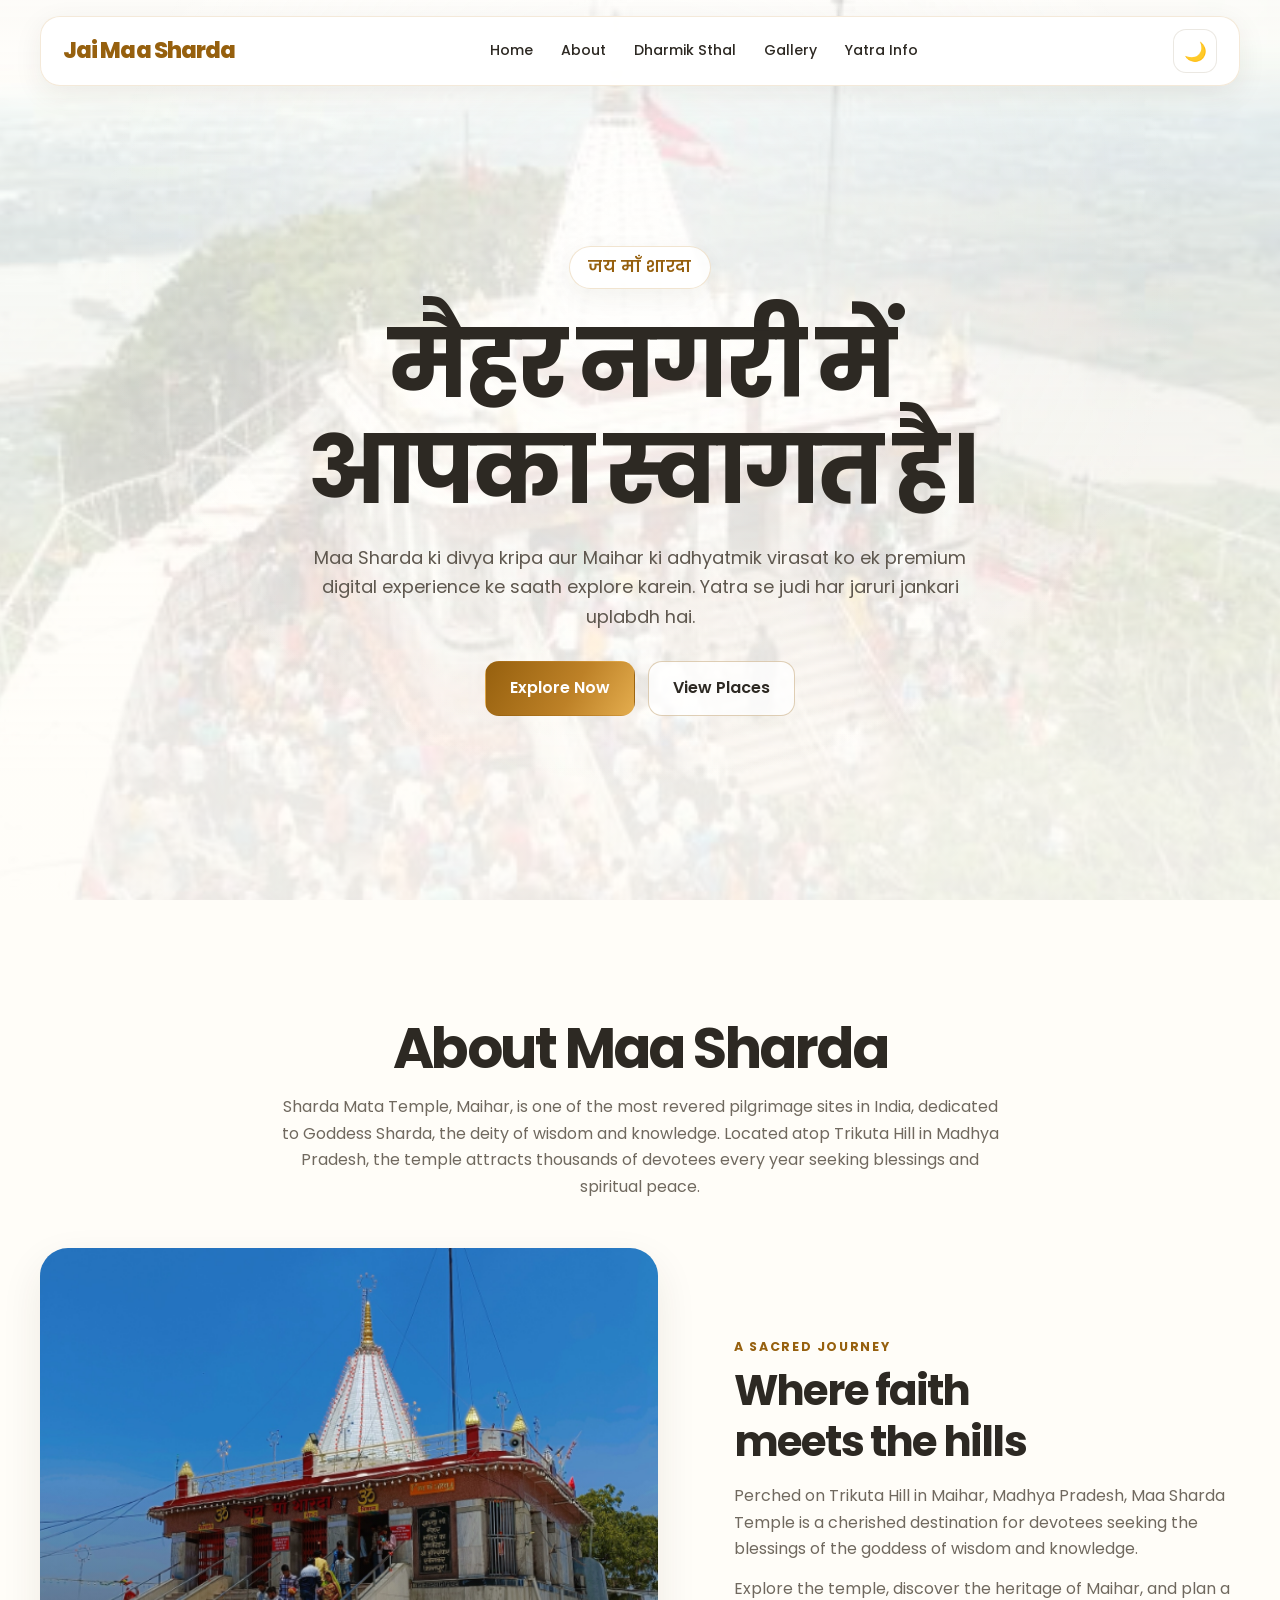
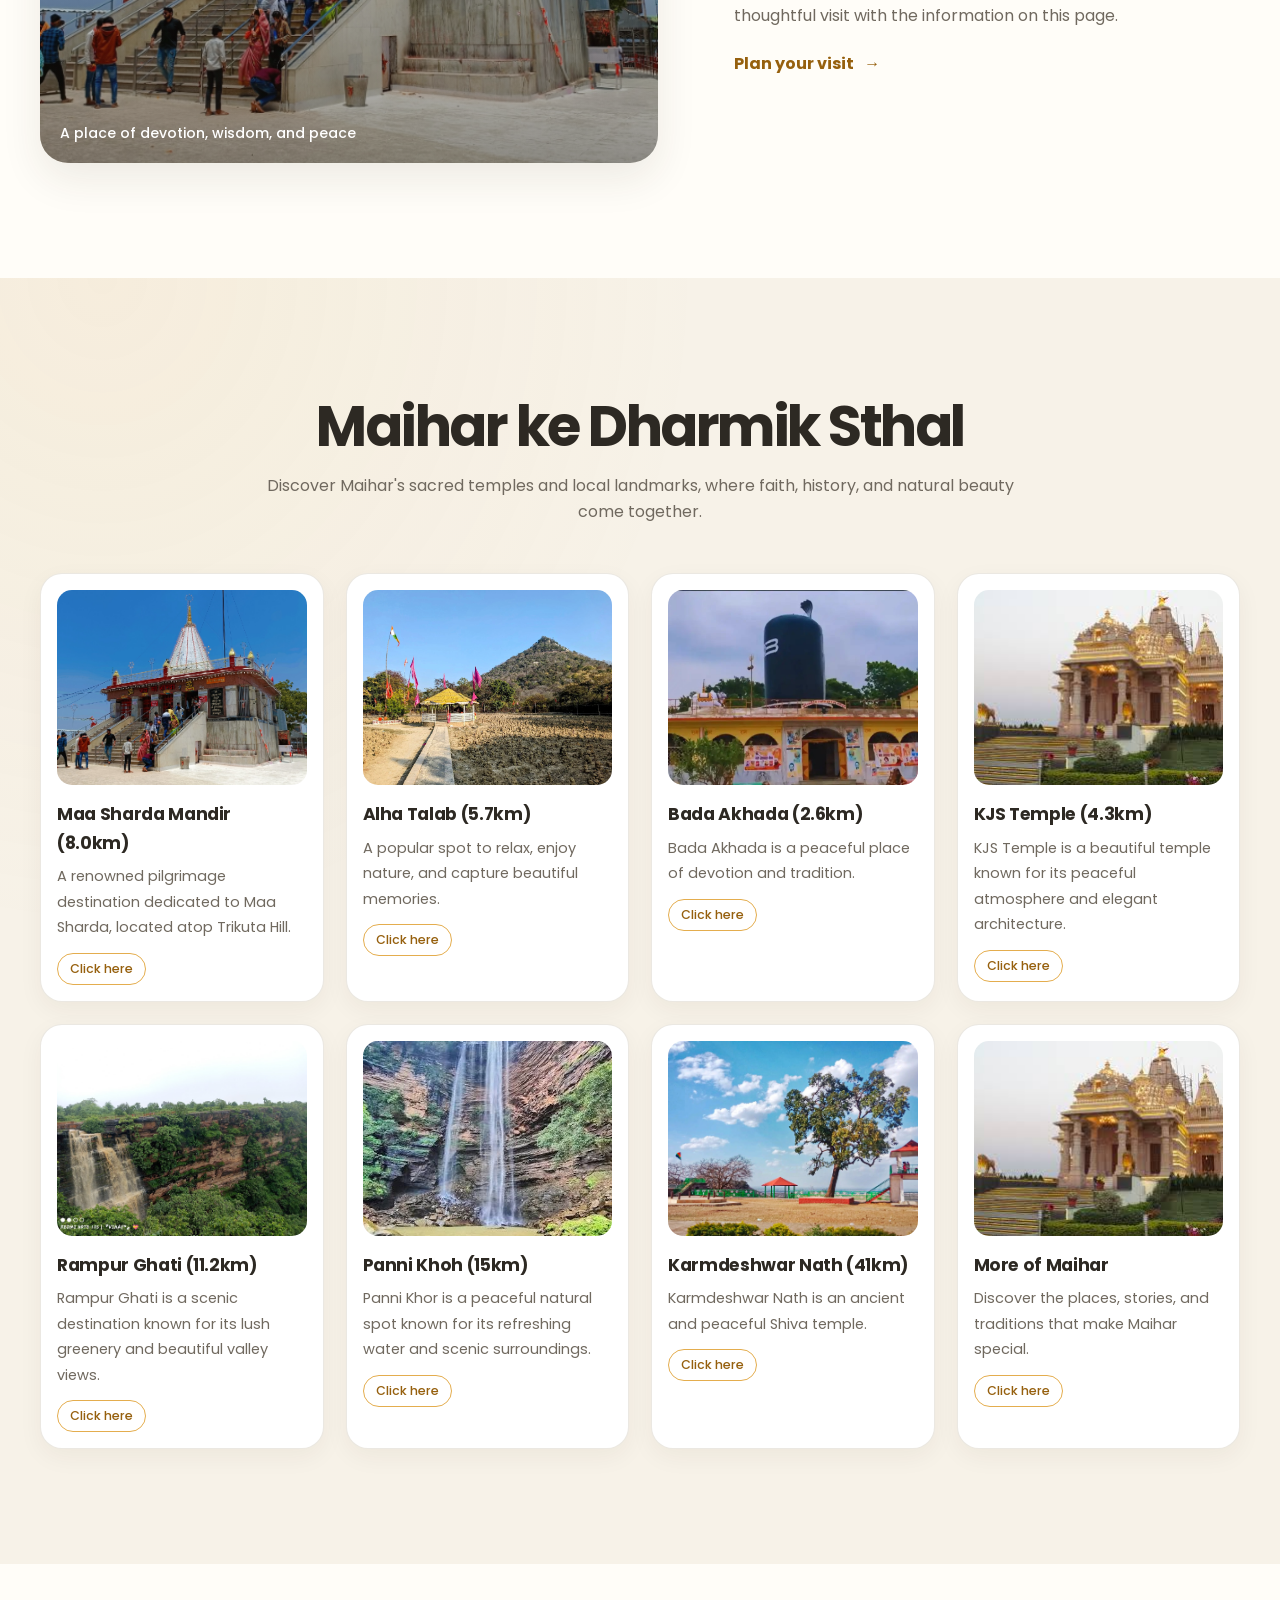
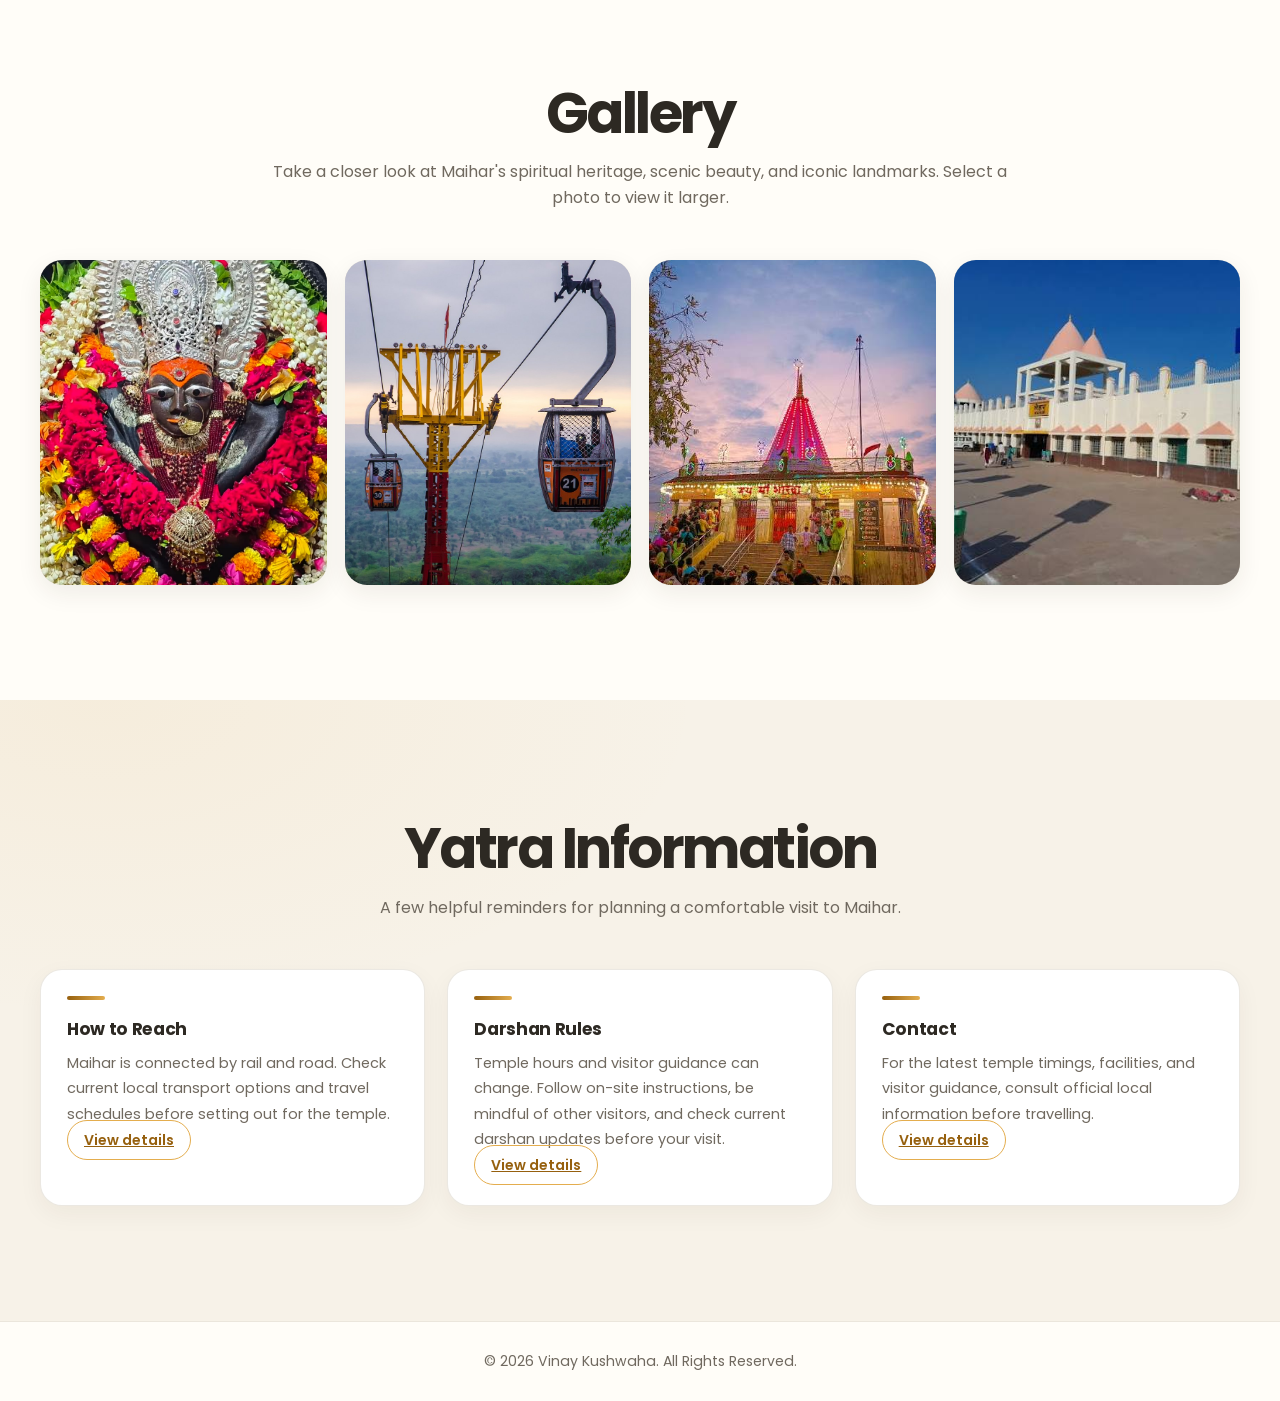
==== commit b2eee96a: "Update website" ====
--- a/index.html
+++ b/index.html
@@ -160,7 +160,7 @@
       <div class="info-box reveal">
         <h3>How to Reach</h3>
         <p>Maihar is connected by rail and road. Check current local transport options and travel schedules before setting out for the temple.</p>
-        <a href="./how-to-reach.html" class="info-action">
+        <a href="/how-to-reach/how-to-reach.html" class="info-action">
           View details</a>
       </div>
       <div class="info-box reveal delay1">
--- a/style.css
+++ b/style.css
@@ -1,605 +1,1004 @@
+﻿:root {
+  color-scheme: light;
+  --page: #fffdf8;
+  --surface: #ffffff;
+  --surface-warm: #f7f2e8;
+  --ink: #2d2923;
+  --ink-soft: #5e574e;
+  --muted: #70695f;
+  --accent: #96600e;
+  --accent-light: #e4ad4e;
+  --line: rgba(112, 91, 55, 0.14);
+  --shadow: 0 16px 42px rgba(54, 43, 25, 0.09);
+  --content-width: 1200px;
+  font-family: 'Poppins', sans-serif;
+  scroll-behavior: smooth;
+  scroll-padding-top: 100px;
+}
+
+body.dark-theme {
+  color-scheme: dark;
+  --page: #11100f;
+  --surface: #1c1a18;
+  --surface-warm: #201d19;
+  --ink: #f5efe4;
+  --ink-soft: #ded3c1;
+  --muted: #c2b7a6;
+  --accent: #e7b35b;
+  --accent-light: #f4d08c;
+  --line: rgba(255, 220, 160, 0.14);
+  --shadow: 0 18px 48px rgba(0, 0, 0, 0.35);
+}
+
 * {
   box-sizing: border-box;
 }
-:root {
-  --bg: #fbf5e9;
-  --ink: #292824;
-  --muted: #5e6063;
-  --gold: #b7760a;
-  --gold2: #d99b24;
-  --line: #f0dfc4;
-  --white: #fff;
-  --card-shadow: 0 10px 30px rgba(70, 48, 14, 0.07);
-}
-html {
-  scroll-behavior: smooth;
-}
+
 body {
+  min-width: 320px;
   margin: 0;
-  background:
-    radial-gradient(ellipse at 20% 20%, #fffdf7 0, transparent 42%), var(--bg);
+  overflow-x: hidden;
+  background: var(--page);
   color: var(--ink);
-  font-family: Poppins, Arial, sans-serif;
-}
+  line-height: 1.65;
+  -webkit-font-smoothing: antialiased;
+  transition: background-color 220ms ease, color 220ms ease;
+}
+
+body,
+button,
 a {
+  font-family: 'Poppins', sans-serif;
+}
+
+button,
+a {
+  -webkit-tap-highlight-color: transparent;
+}
+
+button {
+  color: inherit;
+}
+
+img {
+  max-width: 100%;
+}
+
+a {
+  color: inherit;
+}
+
+.scroll-progress {
+  position: fixed;
+  z-index: 1100;
+  inset: 0 0 auto;
+  height: 3px;
+  pointer-events: none;
+}
+
+.scroll-progress span {
+  display: block;
+  width: 0;
+  height: 100%;
+  background: linear-gradient(90deg, var(--accent), var(--accent-light));
+  box-shadow: 0 0 12px rgba(150, 96, 14, 0.35);
+}
+
+.navbar {
+  position: fixed;
+  z-index: 1000;
+  top: 16px;
+  left: 50%;
+  display: flex;
+  width: min(var(--content-width), calc(100% - 40px));
+  min-height: 68px;
+  padding: 12px 22px;
+  align-items: center;
+  justify-content: space-between;
+  gap: 24px;
+  transform: translateX(-50%);
+  border: 1px solid rgba(184, 121, 24, 0.16);
+  border-radius: 20px;
+  background: rgba(255, 255, 255, 0.94);
+  box-shadow: 0 8px 28px rgba(54, 43, 25, 0.08);
+  backdrop-filter: blur(18px);
+  transition: box-shadow 220ms ease, background 220ms ease;
+}
+
+.navbar.scrolled {
+  background: rgba(255, 255, 255, 0.98);
+  box-shadow: 0 12px 32px rgba(54, 43, 25, 0.13);
+}
+
+body.dark-theme .navbar,
+body.dark-theme .navbar.scrolled {
+  border-color: var(--line);
+  background: rgba(28, 26, 24, 0.96);
+}
+
+.logo {
+  flex: 0 0 auto;
+  color: var(--accent);
+  font-size: clamp(1.1rem, 2vw, 1.42rem);
+  font-weight: 800;
+  letter-spacing: -0.04em;
   text-decoration: none;
-  color: inherit;
-}
-.navbar {
-  width: calc(100% - 11.4%);
-  max-width: 1600px;
-  height: 69px;
-  margin: 13px auto 0;
-  padding: 0 26px 0 31px;
+}
+
+.navbar nav {
   display: flex;
   align-items: center;
-  justify-content: space-between;
-  gap: 22px;
-  border-radius: 21px;
-  background: rgba(255, 255, 255, 0.94);
-  box-shadow: 0 8px 28px rgba(50, 36, 15, 0.06);
+  justify-content: flex-end;
+  gap: clamp(14px, 2.2vw, 28px);
+}
+
+.navbar nav a {
   position: relative;
-  z-index: 5;
-}
-.brand {
-  font-size: 25px;
-  font-weight: 800;
-  letter-spacing: -1px;
-  color: #a96d0b;
-  white-space: nowrap;
-}
-.nav-links {
-  display: flex;
-  align-items: center;
-  gap: 34px;
-}
-.nav-links a {
-  font-size: 14px;
+  color: var(--ink);
+  font-size: 0.88rem;
   font-weight: 500;
-  color: #37332f;
-  position: relative;
-  padding: 25px 0;
-}
-.nav-links a:hover,
-.nav-links a.active {
-  color: var(--gold);
-}
-.nav-links a.active:after {
-  content: "";
+  text-decoration: none;
+  transition: color 180ms ease;
+}
+
+.navbar nav a::after {
   position: absolute;
-  bottom: 13px;
-  left: 8px;
-  right: 8px;
+  right: 0;
+  bottom: -7px;
+  left: 0;
   height: 2px;
-  border-radius: 4px;
-  background: var(--gold);
-}
-.theme-toggle,
-.menu-toggle {
-  height: 45px;
-  width: 49px;
-  border: 1px solid #f0e8dd;
-  border-radius: 15px;
-  background: #fff;
-  color: var(--gold);
-  font-size: 24px;
-  cursor: pointer;
-}
+  transform: scaleX(0);
+  transform-origin: left;
+  border-radius: 2px;
+  background: var(--accent-light);
+  content: '';
+  transition: transform 180ms ease;
+}
+
+.navbar nav a:hover,
+.navbar nav a[aria-current="location"] {
+  color: var(--accent);
+}
+
+.navbar nav a:hover::after,
+.navbar nav a[aria-current="location"]::after {
+  transform: scaleX(1);
+}
+
 .menu-toggle {
   display: none;
-}
+  width: 44px;
+  height: 44px;
+  padding: 11px;
+  border: 1px solid var(--line);
+  border-radius: 13px;
+  background: var(--surface);
+  cursor: pointer;
+}
+
+.theme-toggle {
+  display: grid;
+  width: 44px;
+  height: 44px;
+  flex: 0 0 auto;
+  place-items: center;
+  padding: 0;
+  border: 1px solid var(--line);
+  border-radius: 13px;
+  background: var(--surface);
+  color: var(--ink);
+  cursor: pointer;
+  font-size: 1.15rem;
+  transition: transform 180ms ease, background 180ms ease, border-color 180ms ease;
+}
+
+.theme-toggle:hover {
+  transform: translateY(-2px);
+  border-color: var(--accent-light);
+}
+
+.theme-toggle:focus-visible {
+  outline: 3px solid rgba(150, 96, 14, 0.45);
+  outline-offset: 3px;
+}
+
+.menu-toggle span {
+  display: block;
+  width: 100%;
+  height: 2px;
+  margin: 4px 0;
+  border-radius: 2px;
+  background: var(--ink);
+  transition: transform 180ms ease, opacity 180ms ease;
+}
+
+.menu-toggle[aria-expanded="true"] span:first-child {
+  transform: translateY(6px) rotate(45deg);
+}
+
+.menu-toggle[aria-expanded="true"] span:nth-child(2) {
+  opacity: 0;
+}
+
+.menu-toggle[aria-expanded="true"] span:last-child {
+  transform: translateY(-6px) rotate(-45deg);
+}
+
 .hero {
-  height: 254px;
   position: relative;
+  display: grid;
+  min-height: min(900px, 100svh);
+  min-height: max(700px, min(900px, 100svh));
+  padding: 150px 24px 88px;
+  place-items: center;
   overflow: hidden;
-  margin-top: -1px;
+  isolation: isolate;
+  text-align: center;
+}
+
+.hero::before {
+  position: absolute;
+  z-index: -2;
+  inset: -3%;
+  background: url('banner1.jpg') center 44% / cover no-repeat;
+  content: '';
+  animation: hero-drift 24s ease-in-out infinite alternate;
+  will-change: transform;
+}
+
+.hero-overlay {
+  position: absolute;
+  z-index: -1;
+  inset: 0;
+  background:
+    radial-gradient(ellipse at 50% 30%, rgba(255, 255, 255, 0.55), transparent 60%),
+    linear-gradient(180deg, rgba(255, 253, 248, 0.66), rgba(255, 253, 248, 0.92) 86%);
+}
+
+body.dark-theme .hero-overlay {
+  background:
+    radial-gradient(ellipse at 50% 30%, rgba(36, 29, 20, 0.22), transparent 60%),
+    linear-gradient(180deg, rgba(17, 16, 15, 0.56), rgba(17, 16, 15, 0.9) 86%);
+}
+
+.hero-content {
+  width: min(850px, 100%);
+  animation: content-arrive 750ms 100ms both;
+}
+
+.tag {
+  display: inline-flex;
+  min-height: 40px;
+  margin: 0 0 22px;
+  padding: 7px 18px;
+  align-items: center;
+  border: 1px solid rgba(184, 121, 24, 0.2);
+  border-radius: 999px;
+  background: rgba(255, 255, 255, 0.82);
+  box-shadow: 0 8px 26px rgba(54, 43, 25, 0.06);
+  color: var(--accent);
+  font-weight: 600;
+  letter-spacing: 0.04em;
+}
+
+.hero h1 {
+  max-width: 820px;
+  margin: 0 auto 20px;
+  font-size: clamp(2.55rem, 7.4vw, 6rem);
+  font-weight: 700;
+  letter-spacing: -0.055em;
+  line-height: 1.12;
+  text-wrap: balance;
+}
+
+.hero-text {
+  max-width: 690px;
+  margin: 0 auto 30px;
+  color: var(--ink-soft);
+  font-size: clamp(0.98rem, 1.5vw, 1.12rem);
+  text-wrap: pretty;
+}
+
+.hero-actions {
   display: flex;
-  align-items: center;
-  background: linear-gradient(
-    90deg,
-    rgba(250, 245, 235, 0.98) 0%,
-    rgba(250, 245, 235, 0.91) 35%,
-    rgba(250, 245, 235, 0.23) 68%,
-    rgba(250, 245, 235, 0.02) 100%
-  );
-}
-.hero-image {
-  position: absolute;
-  inset: 0 0 0 38%;
-  background-image:
-    linear-gradient(
-      90deg,
-      #faf5eb 0%,
-      rgba(250, 245, 235, 0.55) 22%,
-      rgba(250, 245, 235, 0) 55%
-    ),
-    url("./banner.jpg");
-  background-size: cover;
-  background-position: center 43%;
-  opacity: 0.95;
-}
-.hero-content {
+  flex-wrap: wrap;
+  justify-content: center;
+  gap: 13px;
+}
+
+.btn {
   position: relative;
-  z-index: 1;
-  width: calc(100% - 14.6%);
-  max-width: 1500px;
-  margin: 0 auto;
-  padding-bottom: 2px;
-}
-.eyebrow {
   display: inline-flex;
-  align-items: center;
-  gap: 9px;
-  padding: 8px 15px;
-  border-radius: 30px;
-  background: #f9ecd5;
-  color: #a86c0b;
-  font-size: 13px;
-  font-weight: 600;
-}
-.pin {
-  font-size: 13px;
-}
-.hero h1 {
-  margin: 11px 0 12px;
-  font-size: clamp(35px, 3vw, 47px);
-  line-height: 1.15;
-  letter-spacing: -1.8px;
-  font-weight: 800;
-}
-.hero p {
-  margin: 0;
-  color: #5b5a56;
-  font-size: 15px;
-  line-height: 1.75;
-}
-.travel-cards {
-  width: calc(100% - 11.4%);
-  max-width: 1600px;
-  margin: 13px auto 0;
-  display: grid;
-  grid-template-columns: repeat(3, minmax(0, 1fr));
-  gap: 22px;
-}
-.travel-card {
-  min-width: 0;
-  padding: 18px 20px 24px;
-  background: rgba(255, 255, 255, 0.93);
-  border-radius: 14px;
-  box-shadow: var(--card-shadow);
-  display: grid;
-  grid-template-columns: 150px minmax(0, 1fr);
-  grid-template-rows: 230px auto auto;
-  column-gap: 18px;
-  align-content: start;
-}
-.travel-photo {
-  display: block;
-  grid-column: 1;
-  grid-row: 1;
-  width: 150px;
-  height: 230px;
-  object-fit: cover;
-  border-radius: 13px;
-}
-.travel-main {
-  grid-column: 2;
-  grid-row: 1;
-  min-width: 0;
-  position: relative;
-  padding: 0;
-}
-.round-icon {
-  width: 43px;
-  height: 43px;
-  display: grid;
-  place-items: center;
-  border-radius: 50%;
-  background: linear-gradient(145deg, #d28c0b, #a76600);
-  color: #fff;
-  margin: 0 0 10px;
-}
-.round-icon svg {
-  width: 23px;
-  height: 23px;
-  fill: none;
-  stroke: currentColor;
-  stroke-width: 1.8;
-  stroke-linecap: round;
-  stroke-linejoin: round;
-}
-.travel-main h2 {
-  margin: 0 0 10px;
-  font-size: 22px;
-  line-height: 1.25;
-  letter-spacing: -0.6px;
-}
-.travel-main p {
-  margin: 0;
-  color: #5d6267;
-  font-size: 13px;
-  line-height: 1.78;
-}
-.card-meta {
-  grid-column: 1/-1;
-  grid-row: 2;
-  border-top: 1px solid #f0e6d8;
-  margin-top: 13px;
-  padding: 11px 0 6px;
-}
-.card-meta p {
-  display: flex;
-  align-items: center;
-  gap: 12px;
-  margin: 0 0 5px;
-  font-size: 12px;
-  color: #5c6267;
-}
-.card-meta span {
-  font-size: 20px;
-  color: var(--gold);
-  font-weight: 700;
-  line-height: 1;
-}
-.action-link {
-  grid-column: 1/-1;
-  grid-row: 3;
-  justify-self: start;
-  display: inline-flex;
+  min-height: 52px;
+  padding: 13px 24px;
   align-items: center;
   justify-content: center;
-  min-height: 43px;
-  padding: 0 17px;
-  margin-top: 9px;
-  border: 1px solid #d98e19;
-  border-radius: 30px;
-  color: #a46608;
-  font-size: 12px;
+  overflow: hidden;
+  border: 1px solid transparent;
+  border-radius: 14px;
   font-weight: 600;
-  transition:
-    background 0.2s,
-    color 0.2s;
-}
-.action-link:hover {
-  background: #b7760a;
+  text-decoration: none;
+  transition: transform 200ms ease, box-shadow 200ms ease, background 200ms ease;
+}
+
+.btn::after {
+  position: absolute;
+  top: -80%;
+  left: -45%;
+  width: 28%;
+  height: 260%;
+  transform: rotate(24deg);
+  background: rgba(255, 255, 255, 0.28);
+  content: '';
+  transition: left 450ms ease;
+}
+
+.btn:hover::after {
+  left: 125%;
+}
+
+.btn:hover {
+  transform: translateY(-3px);
+  box-shadow: 0 12px 24px rgba(54, 43, 25, 0.14);
+}
+
+.btn:focus-visible,
+.text-link:focus-visible,
+.menu-toggle:focus-visible,
+.gallery-item:focus-visible,
+.place-photo-button:focus-visible,
+.back-to-top:focus-visible,
+.lightbox-close:focus-visible {
+  outline: 3px solid rgba(150, 96, 14, 0.45);
+  outline-offset: 3px;
+}
+
+.primary {
+  background: linear-gradient(120deg, var(--accent), #bd8127 58%, var(--accent-light));
   color: #fff;
 }
-.tips {
-  width: calc(100% - 11.4%);
-  max-width: 1600px;
-  min-height: 98px;
-  margin: 38px auto 0;
-  border: 1px solid #f2dfbf;
+
+.secondary {
+  border-color: rgba(150, 96, 14, 0.3);
+  background: rgba(255, 255, 255, 0.78);
+  color: var(--ink);
+}
+
+body.dark-theme .secondary {
+  border-color: var(--line);
+  background: rgba(28, 26, 24, 0.88);
+}
+
+.section {
+  padding: clamp(76px, 9vw, 116px) max(24px, calc((100vw - var(--content-width)) / 2));
+}
+
+.section.dark {
+  background:
+    radial-gradient(ellipse at 8% 0%, rgba(228, 173, 78, 0.08), transparent 36%),
+    var(--surface-warm);
+}
+
+.section-title {
+  max-width: 760px;
+  margin: 0 auto 48px;
+  text-align: center;
+}
+
+.section-title h2 {
+  margin: 0 0 12px;
+  font-size: clamp(2rem, 4.8vw, 3.5rem);
+  letter-spacing: -0.045em;
+  line-height: 1.2;
+  text-wrap: balance;
+}
+
+.section-title p {
+  margin: 0 auto;
+  color: var(--muted);
+  text-wrap: pretty;
+}
+
+.about-grid {
+  display: grid;
+  max-width: var(--content-width);
+  margin: 0 auto;
+  align-items: center;
+  gap: clamp(30px, 6vw, 76px);
+  grid-template-columns: minmax(0, 1.1fr) minmax(0, 0.9fr);
+}
+
+.about-image {
+  position: relative;
+  min-width: 0;
+  overflow: hidden;
+  border-radius: 28px;
+  background: var(--surface-warm);
+  box-shadow: var(--shadow);
+}
+
+.about-image::after {
+  position: absolute;
+  inset: 45% 0 0;
+  background: linear-gradient(transparent, rgba(23, 19, 13, 0.48));
+  content: '';
+  pointer-events: none;
+}
+
+.about-image img {
+  display: block;
+  width: 100%;
+  aspect-ratio: 1.2;
+  object-fit: cover;
+  transition: transform 700ms cubic-bezier(0.2, 0.7, 0.2, 1);
+}
+
+.about-image:hover img {
+  transform: scale(1.045);
+}
+
+.image-caption {
+  position: absolute;
+  z-index: 1;
+  right: 20px;
+  bottom: 18px;
+  left: 20px;
+  color: #fff;
+  font-size: 0.88rem;
+  font-weight: 500;
+}
+
+.eyebrow {
+  display: inline-block;
+  margin-bottom: 8px;
+  color: var(--accent);
+  font-size: 0.78rem;
+  font-weight: 700;
+  letter-spacing: 0.13em;
+  text-transform: uppercase;
+}
+
+.about-copy h3 {
+  margin: 0 0 16px;
+  font-size: clamp(1.8rem, 3.3vw, 2.65rem);
+  letter-spacing: -0.045em;
+  line-height: 1.2;
+  text-wrap: balance;
+}
+
+.about-copy p {
+  margin: 0 0 14px;
+  color: var(--muted);
+}
+
+.text-link {
+  display: inline-flex;
+  margin-top: 8px;
+  align-items: center;
+  gap: 10px;
+  color: var(--accent);
+  font-weight: 700;
+  text-decoration: none;
+}
+
+.text-link span {
+  transition: transform 180ms ease;
+}
+
+.text-link:hover span {
+  transform: translateX(5px);
+}
+
+.card-grid,
+.info-grid {
+  display: grid;
+  max-width: var(--content-width);
+  margin: 0 auto;
+  gap: 22px;
+  grid-template-columns: repeat(4, minmax(0, 1fr));
+}
+
+.card-grid + .card-grid {
+  margin-top: 22px;
+}
+
+.place-card,
+.info-box {
+  min-width: 0;
+  padding: 16px;
+  overflow: hidden;
+  border: 1px solid var(--line);
+  border-radius: 22px;
+  background: var(--surface);
+  box-shadow: 0 8px 24px rgba(54, 43, 25, 0.05);
+  transition: transform 250ms ease, box-shadow 250ms ease, border-color 250ms ease;
+}
+
+.place-card:hover,
+.info-box:hover {
+  transform: translateY(-7px);
+  border-color: rgba(150, 96, 14, 0.24);
+  box-shadow: var(--shadow);
+}
+
+.place-card img {
+  display: block;
+  width: 100%;
+  aspect-ratio: 1.28;
   border-radius: 15px;
+  object-fit: cover;
+  transition: transform 500ms ease;
+}
+
+.place-card:hover img {
+  transform: scale(1.045);
+}
+
+.place-card h3,
+.info-box h3 {
+  margin: 15px 0 7px;
+  font-size: 1.08rem;
+  letter-spacing: -0.02em;
+}
+
+.place-card p,
+.info-box p {
+  margin: 0;
+  color: var(--muted);
+  font-size: 0.91rem;
+  line-height: 1.75;
+}
+
+.place-photo-button {
+  margin-top: 12px;
+  padding: 6px 12px;
+  border: 1px solid var(--accent-light);
+  border-radius: 999px;
+  background: transparent;
+  color: var(--accent);
+  cursor: pointer;
+  font-size: 0.78rem;
+  font-weight: 500;
+  text-decoration: none;
+  transition: background 180ms ease, color 180ms ease, transform 180ms ease;
+}
+
+.place-photo-button:hover {
+  transform: translateY(-2px);
+  background: var(--accent);
+  color: var(--surface);
+}
+
+.info-grid {
+  grid-template-columns: repeat(3, minmax(0, 1fr));
+}
+
+.info-box {
+  padding: 26px;
+}
+
+.info-action {
+  margin-top: 16px;
+  padding: 9px 16px;
+  border: 1px solid var(--accent-light);
+  border-radius: 999px;
+  background: transparent;
+  color: var(--accent);
+  cursor: pointer;
+  font-size: 0.88rem;
+  font-weight: 600;
+  transition: background 180ms ease, color 180ms ease, transform 180ms ease;
+}
+
+.info-action:hover {
+  transform: translateY(-2px);
+  background: var(--accent);
+  color: var(--surface);
+}
+
+.info-action:focus-visible {
+  outline: 3px solid rgba(150, 96, 14, 0.45);
+  outline-offset: 3px;
+}
+
+.info-box::before {
+  display: block;
+  width: 38px;
+  height: 4px;
+  border-radius: 4px;
+  background: linear-gradient(90deg, var(--accent), var(--accent-light));
+  content: '';
+}
+
+.gallery-grid {
   display: grid;
-  grid-template-columns: 2.1fr 1fr 1fr 0.85fr 0.9fr;
-  align-items: center;
-  padding: 18px 30px;
-  background: rgba(255, 250, 240, 0.45);
-}
-.tips-heading {
-  display: flex;
-  align-items: center;
-  gap: 20px;
-  padding-right: 20px;
-}
-.bulb {
-  flex: 0 0 50px;
-  width: 50px;
-  height: 50px;
+  max-width: var(--content-width);
+  margin: 0 auto;
+  gap: 18px;
+  grid-template-columns: repeat(4, minmax(0, 1fr));
+}
+
+.gallery-item {
+  position: relative;
+  min-width: 0;
+  padding: 0;
+  overflow: hidden;
+  border: 0;
+  border-radius: 22px;
+  background: #e9e1d1;
+  cursor: zoom-in;
+  box-shadow: 0 8px 24px rgba(54, 43, 25, 0.08);
+}
+
+.gallery-item::after {
+  position: absolute;
+  inset: 50% 0 0;
+  background: linear-gradient(transparent, rgba(23, 19, 13, 0.3));
+  content: '';
+  opacity: 0;
+  transition: opacity 250ms ease;
+}
+
+.gallery-item img {
+  display: block;
+  width: 100%;
+  aspect-ratio: 0.88;
+  object-fit: cover;
+  transition: transform 550ms cubic-bezier(0.2, 0.7, 0.2, 1);
+}
+
+.gallery-item:hover img {
+  transform: scale(1.07);
+}
+
+.gallery-item:hover::after {
+  opacity: 1;
+}
+
+.lightbox {
+  position: fixed;
+  width: min(900px, calc(100% - 32px));
+  max-width: none;
+  max-height: calc(100% - 32px);
+  padding: 18px;
+  overflow: visible;
+  border: 1px solid rgba(255, 255, 255, 0.25);
+  border-radius: 22px;
+  background: #fffdf8;
+  box-shadow: 0 28px 100px rgba(0, 0, 0, 0.34);
+}
+
+.lightbox::backdrop {
+  background: rgba(26, 22, 17, 0.78);
+  backdrop-filter: blur(5px);
+}
+
+.lightbox[open] {
+  animation: lightbox-arrive 220ms ease both;
+}
+
+.lightbox img {
+  display: block;
+  width: 100%;
+  max-height: calc(100svh - 120px);
+  border-radius: 13px;
+  object-fit: contain;
+}
+
+.lightbox-caption {
+  margin: 12px 44px 0 2px;
+  color: var(--muted);
+  font-size: 0.92rem;
+}
+
+.lightbox-close {
+  position: absolute;
+  z-index: 1;
+  top: -14px;
+  right: -14px;
+  display: grid;
+  width: 42px;
+  height: 42px;
+  place-items: center;
+  border: 1px solid var(--line);
   border-radius: 50%;
-  display: grid;
-  place-items: center;
-  background: linear-gradient(145deg, #d38c0d, #a96700);
-  color: white;
-  font-size: 27px;
-}
-.tips h2 {
-  margin: 0 0 1px;
-  color: var(--gold);
-  font-size: 19px;
-  line-height: 1.3;
-}
-.tips-heading p {
-  margin: 0;
-  color: #5f5c55;
-  font-size: 11px;
-  white-space: nowrap;
-}
-.tip {
-  height: 50px;
-  padding: 0 15px;
-  display: flex;
-  align-items: center;
-  gap: 12px;
-  border-left: 1px solid #f0dfc4;
-}
-.tip span {
-  flex: 0 0 16px;
-  width: 16px;
-  height: 16px;
-  border-radius: 50%;
-  background: #bd7b0b;
-  color: white;
-  display: grid;
-  place-items: center;
-  font-size: 10px;
-  font-weight: 700;
-}
-.tip p {
-  margin: 0;
-  color: #5a5a57;
-  font-size: 11px;
-  line-height: 1.6;
-}
+  background: var(--surface);
+  box-shadow: 0 6px 20px rgba(0, 0, 0, 0.18);
+  cursor: pointer;
+  font-size: 1.7rem;
+  line-height: 1;
+}
+
 .footer {
+  padding: 28px 20px;
+  border-top: 1px solid var(--line);
+  background: var(--page);
+  color: var(--muted);
+  font-size: 0.88rem;
   text-align: center;
-  padding: 32px 15px 22px;
-  background:
-    radial-gradient(
-      ellipse at 0 100%,
-      rgba(245, 215, 165, 0.28),
-      transparent 30%
-    ),
-    radial-gradient(
-      ellipse at 100% 100%,
-      rgba(245, 215, 165, 0.28),
-      transparent 30%
-    );
-}
-.footer-title {
-  font-family: Allura, cursive;
-  font-size: 31px;
-  color: #a96c0b;
-  display: flex;
-  align-items: center;
-  justify-content: center;
-  gap: 15px;
-}
-.footer-title span {
-  font-family: Poppins, sans-serif;
-  font-size: 17px;
-}
+}
+
 .footer p {
   margin: 0;
-  color: #66625c;
-  font-size: 12px;
-}
-body.dark-mode {
-  --bg: #1d1b18;
-  --ink: #f7f0e4;
-  --muted: #c5bbae;
-  background: #1d1b18;
-  color: var(--ink);
-}
-.dark-mode .navbar,
-.dark-mode .travel-card {
-  background: #29251f;
-}
-.dark-mode .nav-links a,
-.dark-mode .travel-main p,
-.dark-mode .card-meta p,
-.dark-mode .tip p,
-.dark-mode .tips-heading p,
-.dark-mode .footer p {
-  color: #d2c8bb;
-}
-.dark-mode .hero {
-  background: #1d1b18;
-}
-.dark-mode .hero-image {
-  opacity: 0.35;
-}
-.dark-mode .hero h1 {
-  color: #fff5e5;
-}
-.dark-mode .hero p {
-  color: #e0d5c5;
-}
-.dark-mode .tips {
-  background: #29251f;
-  border-color: #4c3b22;
-}
-.dark-mode .theme-toggle {
-  background: #29251f;
-  border-color: #4c3b22;
-}
-@media (max-width: 1200px) {
-  .navbar,
-  .travel-cards,
-  .tips {
-    width: calc(100% - 7%);
-  }
-  .nav-links {
-    gap: 20px;
-  }
-  .travel-card {
-    padding: 15px;
-    grid-template-columns: 120px minmax(0, 1fr);
-    column-gap: 15px;
-  }
-  .travel-photo {
-    width: 120px;
-    height: 210px;
-  }
-  .travel-card {
-    grid-template-rows: 210px auto auto;
-  }
-  .travel-main p {
-    font-size: 12px;
-  }
-  .tips {
-    grid-template-columns: 1.7fr 1fr 1fr;
-  }
-  .tip:nth-last-child(-n + 2) {
-    display: none;
-  }
-}
-@media (max-width: 850px) {
+}
+
+.back-to-top {
+  position: fixed;
+  z-index: 900;
+  right: 22px;
+  bottom: 22px;
+  display: grid;
+  width: 48px;
+  height: 48px;
+  transform: translateY(12px);
+  place-items: center;
+  border: 1px solid rgba(150, 96, 14, 0.2);
+  border-radius: 16px;
+  background: var(--surface);
+  box-shadow: 0 8px 24px rgba(54, 43, 25, 0.12);
+  color: var(--accent);
+  cursor: pointer;
+  font-size: 1.4rem;
+  opacity: 0;
+  pointer-events: none;
+  transition: opacity 180ms ease, transform 180ms ease, background 180ms ease;
+}
+
+.back-to-top.visible {
+  transform: translateY(0);
+  opacity: 1;
+  pointer-events: auto;
+}
+
+.back-to-top:hover {
+  background: var(--surface-warm);
+}
+
+.reveal {
+  transform: translateY(26px);
+  opacity: 0;
+  transition: opacity 650ms ease, transform 650ms cubic-bezier(0.2, 0.7, 0.2, 1);
+}
+
+.reveal.active {
+  transform: translateY(0);
+  opacity: 1;
+}
+
+.delay1 { transition-delay: 100ms; }
+.delay2 { transition-delay: 180ms; }
+.delay3 { transition-delay: 260ms; }
+
+@keyframes hero-drift {
+  from { transform: scale(1); }
+  to { transform: scale(1.07) translate3d(0, -0.5%, 0); }
+}
+
+@keyframes content-arrive {
+  from { transform: translateY(18px); opacity: 0; }
+  to { transform: translateY(0); opacity: 1; }
+}
+
+@keyframes lightbox-arrive {
+  from { transform: scale(0.97); opacity: 0; }
+  to { transform: scale(1); opacity: 1; }
+}
+
+@media (max-width: 1050px) {
   .navbar {
-    width: calc(100% - 28px);
-    height: 65px;
-    padding: 0 15px;
-  }
-  .brand {
-    font-size: 21px;
-  }
+    gap: 16px;
+    padding-inline: 18px;
+  }
+
+  .navbar nav {
+    gap: 16px;
+  }
+
+  .navbar nav a {
+    font-size: 0.82rem;
+  }
+
+  .card-grid,
+  .gallery-grid {
+    grid-template-columns: repeat(2, minmax(0, 1fr));
+  }
+}
+
+@media (max-width: 760px) {
+  :root {
+    scroll-padding-top: 84px;
+  }
+
+  .navbar {
+    top: 10px;
+    width: calc(100% - 24px);
+    min-height: 60px;
+    padding: 8px 12px 8px 16px;
+    border-radius: 17px;
+  }
+
+  .theme-toggle,
   .menu-toggle {
-    display: block;
-  }
-  .nav-links {
-    display: none;
+    display: grid;
+    flex: 0 0 auto;
+  }
+
+  .navbar nav {
     position: absolute;
-    top: 74px;
+    top: calc(100% + 8px);
+    right: 0;
     left: 0;
-    right: 0;
-    background: white;
-    border-radius: 16px;
-    padding: 10px 18px;
-    box-shadow: var(--card-shadow);
+    display: flex;
+    padding: 8px;
     flex-direction: column;
     align-items: stretch;
-    gap: 0;
-  }
-  .nav-links.open {
-    display: flex;
-  }
-  .nav-links a {
-    padding: 12px 5px;
-  }
-  .nav-links a.active:after {
-    bottom: 5px;
-    left: 0;
-    right: auto;
-    width: 45px;
-  }
+    gap: 3px;
+    transform: translateY(-6px);
+    border: 1px solid var(--line);
+    border-radius: 17px;
+    background: var(--surface);
+    box-shadow: 0 16px 32px rgba(54, 43, 25, 0.12);
+    opacity: 0;
+    pointer-events: none;
+    visibility: hidden;
+    transition: opacity 180ms ease, transform 180ms ease, visibility 180ms ease;
+  }
+
+  .navbar nav.active {
+    transform: translateY(0);
+    opacity: 1;
+    pointer-events: auto;
+    visibility: visible;
+  }
+
+  .navbar nav a {
+    padding: 11px 12px;
+    border-radius: 10px;
+    font-size: 0.96rem;
+  }
+
+  .navbar nav a:hover,
+  .navbar nav a[aria-current="location"] {
+    background: var(--surface-warm);
+  }
+
+  .navbar nav a::after {
+    display: none;
+  }
+
   .hero {
-    height: 260px;
-  }
-  .hero-content {
-    width: calc(100% - 40px);
-  }
-  .hero-image {
-    left: 25%;
-    opacity: 0.65;
-  }
-  .hero p {
-    max-width: 530px;
-  }
-  .desktop-break {
-    display: none;
-  }
-  .travel-cards {
-    width: calc(100% - 28px);
+    min-height: max(620px, 94svh);
+    padding: 122px 22px 72px;
+  }
+
+  .hero::before {
+    background-position: 54% center;
+  }
+
+  .hero h1 {
+    font-size: clamp(2.45rem, 10vw, 4.2rem);
+  }
+
+  .hero-text {
+    max-width: 570px;
+  }
+
+  .section {
+    padding: 76px 22px;
+  }
+
+  .section-title {
+    margin-bottom: 34px;
+  }
+
+  .about-grid {
     grid-template-columns: 1fr;
+    gap: 30px;
+  }
+
+  .about-image img {
+    aspect-ratio: 1.2;
+  }
+
+  .about-copy {
     max-width: 620px;
-    gap: 16px;
-  }
-  .travel-card {
-    padding: 18px;
-    grid-template-columns: 145px minmax(0, 1fr);
-    grid-template-rows: 210px auto auto;
-    column-gap: 18px;
-  }
-  .travel-photo {
-    width: 145px;
-    height: 210px;
-  }
-  .travel-main {
-    min-height: 0;
-  }
-  .travel-main p {
-    font-size: 13px;
-  }
-  .tips {
-    width: calc(100% - 28px);
-    grid-template-columns: 1fr 1fr;
+  }
+
+  .info-grid {
+    grid-template-columns: 1fr;
+    gap: 14px;
+  }
+
+  .info-box {
+    padding: 22px;
+  }
+}
+
+@media (max-width: 520px) {
+  .hero {
+    min-height: max(600px, 90svh);
+    padding-inline: 18px;
+  }
+
+  .tag {
+    margin-bottom: 17px;
+  }
+
+  .hero h1 {
+    margin-bottom: 15px;
+    font-size: clamp(2.2rem, 11vw, 3.4rem);
+  }
+
+  .hero-text {
+    font-size: 0.94rem;
+  }
+
+  .hero-actions {
+    width: 100%;
+    gap: 10px;
+  }
+
+  .btn {
+    min-height: 48px;
+    padding: 11px 17px;
+    font-size: 0.9rem;
+  }
+
+  .section {
+    padding: 64px 18px;
+  }
+
+  .card-grid,
+  .gallery-grid {
+    grid-template-columns: 1fr;
     gap: 15px;
-    padding: 20px;
-  }
-  .tips-heading {
-    grid-column: 1/-1;
-    padding-bottom: 15px;
-    border-bottom: 1px solid #f0dfc4;
-  }
-  .tip {
-    border-left: 0;
-    padding: 0;
-    height: auto;
-  }
-  .tip:nth-last-child(-n + 2) {
-    display: flex;
-  }
-}
-@media (max-width: 480px) {
-  .brand {
-    font-size: 19px;
-  }
-  .theme-toggle {
-    width: 40px;
-    height: 40px;
-  }
-  .hero {
-    height: 280px;
-  }
-  .hero-content {
-    padding-top: 5px;
-  }
-  .hero h1 {
-    font-size: 36px;
-    letter-spacing: -1.4px;
-  }
-  .hero p {
-    font-size: 13px;
-  }
-  .eyebrow {
-    font-size: 11px;
-  }
-  .travel-card {
-    grid-template-columns: 105px minmax(0, 1fr);
-    grid-template-rows: 180px auto auto;
-    padding: 14px;
-    column-gap: 13px;
-  }
-  .travel-photo {
-    width: 105px;
-    height: 180px;
-  }
-  .travel-main h2 {
-    font-size: 20px;
-  }
-  .travel-main p {
-    font-size: 11px;
-    line-height: 1.7;
-  }
-  .round-icon {
-    width: 36px;
-    height: 36px;
-  }
-  .card-meta p {
-    font-size: 11px;
-  }
-  .action-link {
-    font-size: 11px;
-  }
-  .tips {
-    grid-template-columns: 1fr;
-    padding: 18px;
-  }
-  .tips-heading {
-    grid-column: auto;
-    align-items: flex-start;
-  }
-  .tips-heading p {
-    white-space: normal;
-  }
-  .tip {
-    padding: 4px 0;
-  }
-  .footer-title {
-    font-size: 27px;
-  }
-  .footer-title span {
-    font-size: 12px;
-  }
-}
+  }
+
+  .card-grid + .card-grid {
+    margin-top: 15px;
+  }
+
+  .place-card {
+    padding: 13px;
+  }
+
+  .place-card img {
+    aspect-ratio: 1.45;
+  }
+
+  .gallery-grid {
+    grid-template-columns: repeat(2, minmax(0, 1fr));
+    gap: 11px;
+  }
+
+  .gallery-item {
+    border-radius: 16px;
+  }
+
+  .gallery-item img {
+    aspect-ratio: 0.9;
+  }
+
+  .back-to-top {
+    right: 14px;
+    bottom: 14px;
+    width: 44px;
+    height: 44px;
+  }
+}
+
+@media (prefers-reduced-motion: reduce) {
+  *,
+  *::before,
+  *::after {
+    scroll-behavior: auto !important;
+    animation-duration: 0.01ms !important;
+    animation-iteration-count: 1 !important;
+    transition-duration: 0.01ms !important;
+  }
+
+  .reveal {
+    transform: none;
+    opacity: 1;
+  }
+}
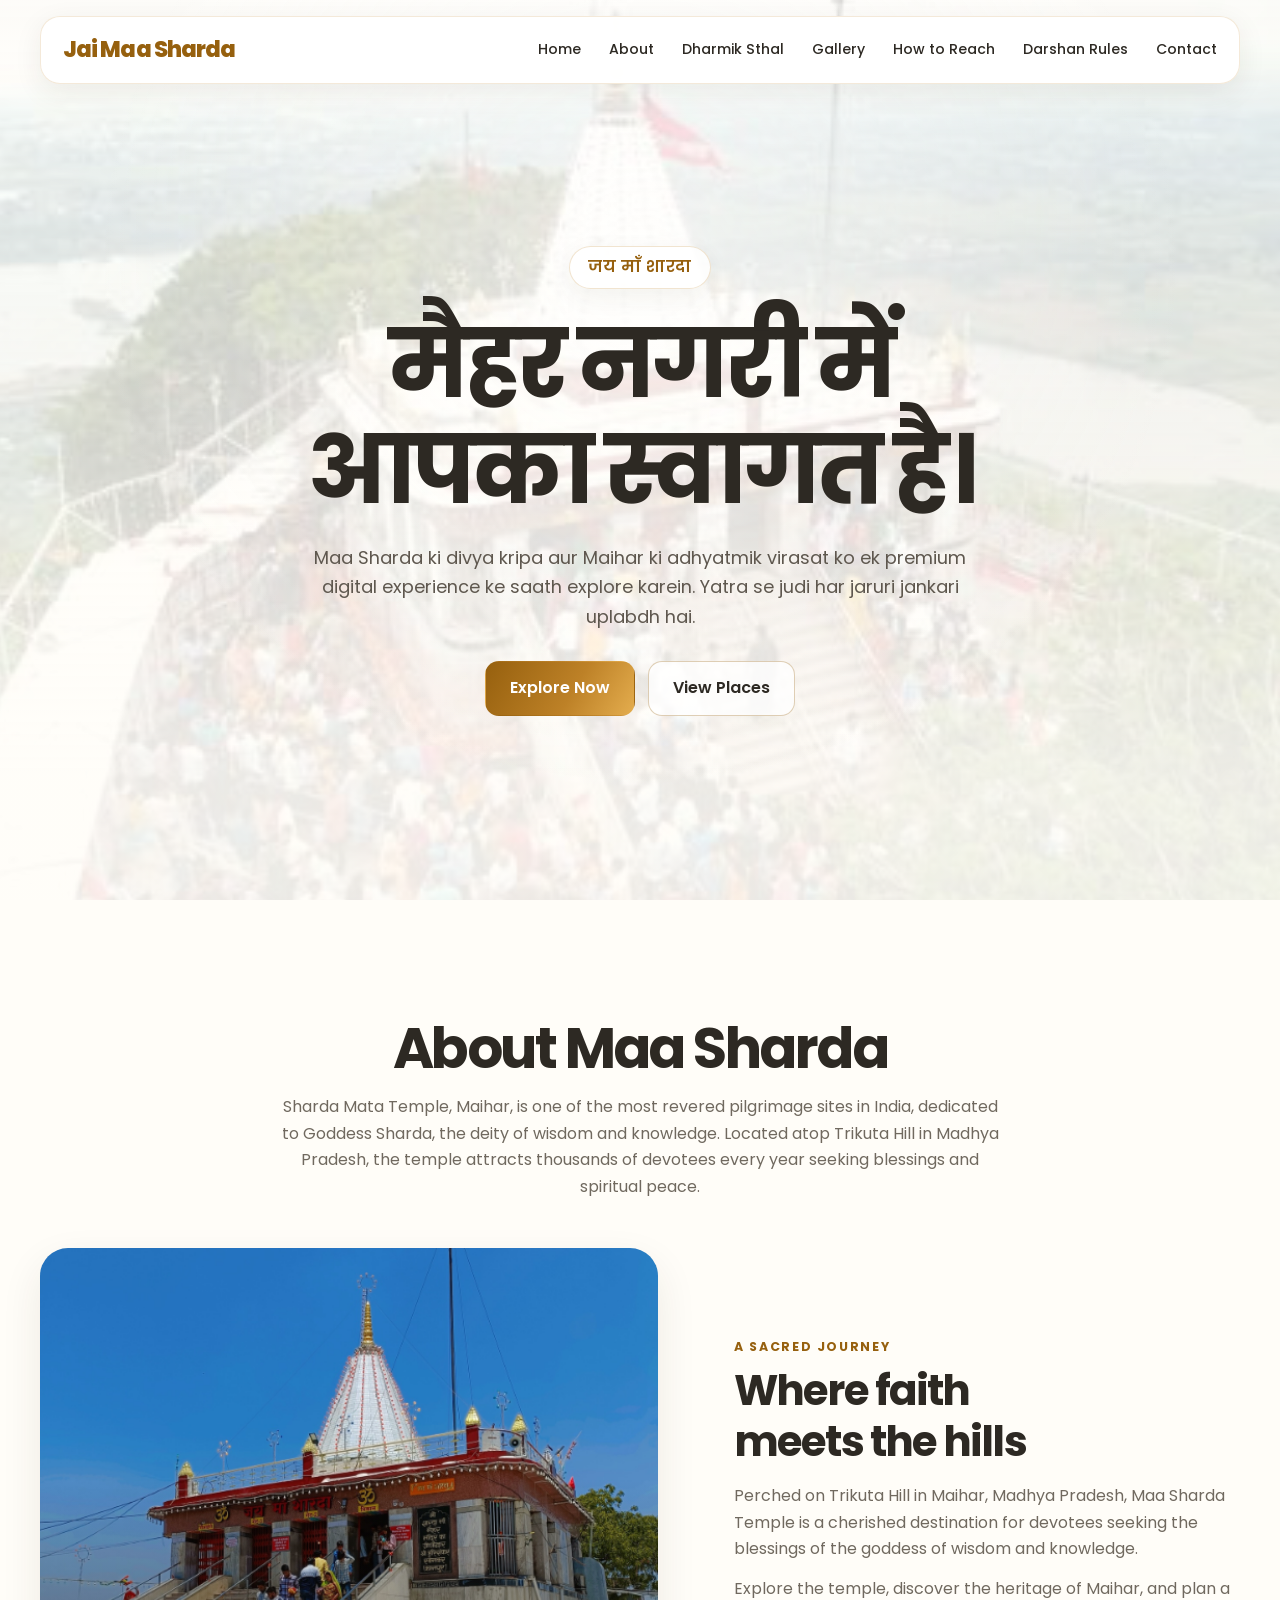
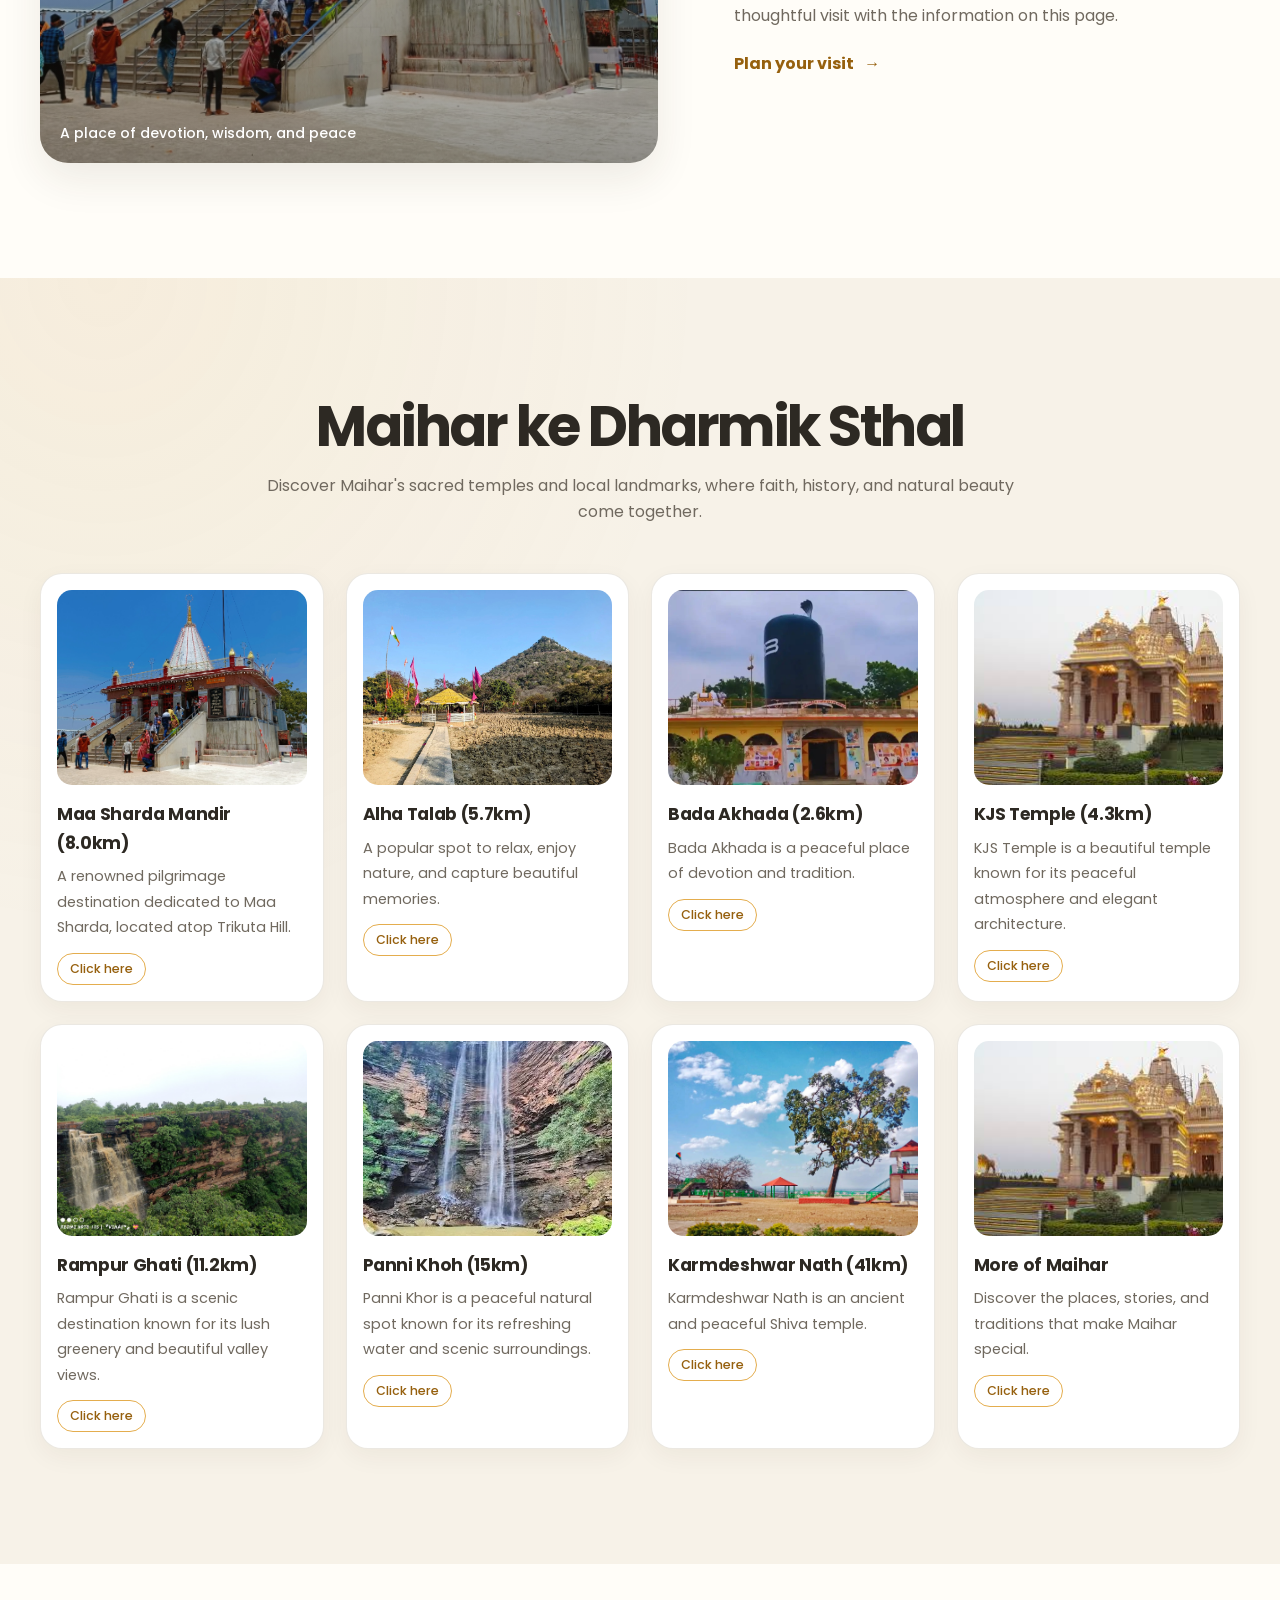
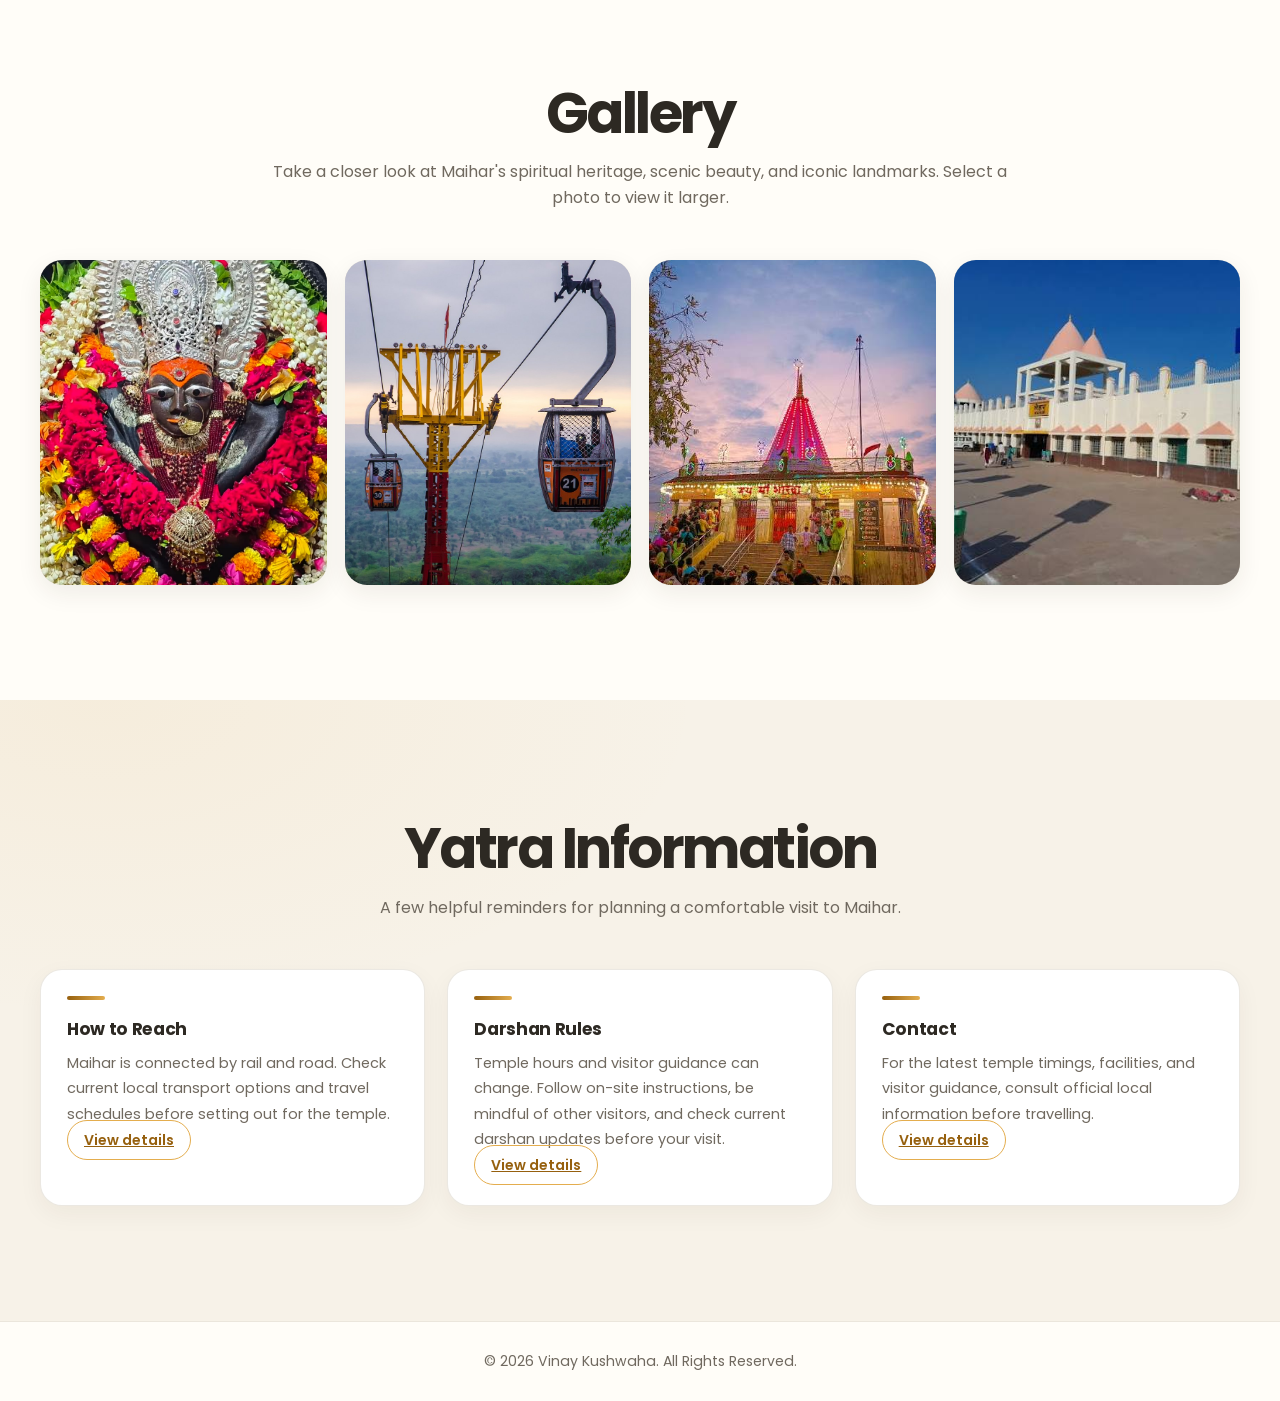
==== commit 28e106ca: "Add contact and darshan pages Co-authored-by: Copilot <223556219+Copilot@users.noreply.github.com>" ====
--- a/index.html
+++ b/index.html
@@ -25,11 +25,10 @@
       <a href="#about">About</a>
       <a href="#places">Dharmik Sthal</a>
       <a href="#gallery">Gallery</a>
-      <a href="#info">Yatra Info</a>
+      <a href="./how-to-reach/how-to-reach.html">How to Reach</a>
+      <a href="./darshan-rule/darshan_rule.html">Darshan Rules</a>
+      <a href="./contact/contact.html">Contact</a>
     </nav>
-    <button class="theme-toggle" type="button" aria-label="Switch to dark mode" aria-pressed="false">
-      <span class="theme-toggle-icon" aria-hidden="true">🌙</span>
-    </button>
     <button class="menu-toggle" type="button" aria-label="Open navigation menu" aria-controls="primary-navigation" aria-expanded="false">
       <span></span><span></span><span></span>
     </button>
@@ -160,19 +159,19 @@
       <div class="info-box reveal">
         <h3>How to Reach</h3>
         <p>Maihar is connected by rail and road. Check current local transport options and travel schedules before setting out for the temple.</p>
-        <a href="/how-to-reach/how-to-reach.html" class="info-action">
+       <a href="./how-to-reach/how-to-reach.html" class="info-action">
           View details</a>
       </div>
       <div class="info-box reveal delay1">
         <h3>Darshan Rules</h3>
         <p>Temple hours and visitor guidance can change. Follow on-site instructions, be mindful of other visitors, and check current darshan updates before your visit.</p>
-        <a href="darshan-rules.html" class="info-action">
+        <a href="./darshan-rule/darshan_rule.html" class="info-action">
           View details</a>
       </div>
       <div class="info-box reveal delay2">
         <h3>Contact</h3>
         <p>For the latest temple timings, facilities, and visitor guidance, consult official local information before travelling.</p>
-        <a href="contact.html" class="info-action">
+        <a href="./contact/contact.html" class="info-action">
           View details</a>
       </div>
     </div>
--- a/style.css
+++ b/style.css
@@ -14,20 +14,6 @@
   font-family: 'Poppins', sans-serif;
   scroll-behavior: smooth;
   scroll-padding-top: 100px;
-}
-
-body.dark-theme {
-  color-scheme: dark;
-  --page: #11100f;
-  --surface: #1c1a18;
-  --surface-warm: #201d19;
-  --ink: #f5efe4;
-  --ink-soft: #ded3c1;
-  --muted: #c2b7a6;
-  --accent: #e7b35b;
-  --accent-light: #f4d08c;
-  --line: rgba(255, 220, 160, 0.14);
-  --shadow: 0 18px 48px rgba(0, 0, 0, 0.35);
 }
 
 * {
@@ -110,12 +96,6 @@
   box-shadow: 0 12px 32px rgba(54, 43, 25, 0.13);
 }
 
-body.dark-theme .navbar,
-body.dark-theme .navbar.scrolled {
-  border-color: var(--line);
-  background: rgba(28, 26, 24, 0.96);
-}
-
 .logo {
   flex: 0 0 auto;
   color: var(--accent);
@@ -176,32 +156,6 @@
   cursor: pointer;
 }
 
-.theme-toggle {
-  display: grid;
-  width: 44px;
-  height: 44px;
-  flex: 0 0 auto;
-  place-items: center;
-  padding: 0;
-  border: 1px solid var(--line);
-  border-radius: 13px;
-  background: var(--surface);
-  color: var(--ink);
-  cursor: pointer;
-  font-size: 1.15rem;
-  transition: transform 180ms ease, background 180ms ease, border-color 180ms ease;
-}
-
-.theme-toggle:hover {
-  transform: translateY(-2px);
-  border-color: var(--accent-light);
-}
-
-.theme-toggle:focus-visible {
-  outline: 3px solid rgba(150, 96, 14, 0.45);
-  outline-offset: 3px;
-}
-
 .menu-toggle span {
   display: block;
   width: 100%;
@@ -253,12 +207,6 @@
   background:
     radial-gradient(ellipse at 50% 30%, rgba(255, 255, 255, 0.55), transparent 60%),
     linear-gradient(180deg, rgba(255, 253, 248, 0.66), rgba(255, 253, 248, 0.92) 86%);
-}
-
-body.dark-theme .hero-overlay {
-  background:
-    radial-gradient(ellipse at 50% 30%, rgba(36, 29, 20, 0.22), transparent 60%),
-    linear-gradient(180deg, rgba(17, 16, 15, 0.56), rgba(17, 16, 15, 0.9) 86%);
 }
 
 .hero-content {
@@ -362,11 +310,6 @@
   border-color: rgba(150, 96, 14, 0.3);
   background: rgba(255, 255, 255, 0.78);
   color: var(--ink);
-}
-
-body.dark-theme .secondary {
-  border-color: var(--line);
-  background: rgba(28, 26, 24, 0.88);
 }
 
 .section {
@@ -804,20 +747,7 @@
   }
 }
 
-@media (max-width: 760px) {
-  :root {
-    scroll-padding-top: 84px;
-  }
-
-  .navbar {
-    top: 10px;
-    width: calc(100% - 24px);
-    min-height: 60px;
-    padding: 8px 12px 8px 16px;
-    border-radius: 17px;
-  }
-
-  .theme-toggle,
+@media (max-width: 850px) {
   .menu-toggle {
     display: grid;
     flex: 0 0 auto;
@@ -857,6 +787,63 @@
     font-size: 0.96rem;
   }
 
+  .navbar nav a::after {
+    display: none;
+  }
+}
+
+@media (max-width: 760px) {
+  :root {
+    scroll-padding-top: 84px;
+  }
+
+  .navbar {
+    top: 10px;
+    width: calc(100% - 24px);
+    min-height: 60px;
+    padding: 8px 12px 8px 16px;
+    border-radius: 17px;
+  }
+
+  .menu-toggle {
+    display: grid;
+    flex: 0 0 auto;
+  }
+
+  .navbar nav {
+    position: absolute;
+    top: calc(100% + 8px);
+    right: 0;
+    left: 0;
+    display: flex;
+    padding: 8px;
+    flex-direction: column;
+    align-items: stretch;
+    gap: 3px;
+    transform: translateY(-6px);
+    border: 1px solid var(--line);
+    border-radius: 17px;
+    background: var(--surface);
+    box-shadow: 0 16px 32px rgba(54, 43, 25, 0.12);
+    opacity: 0;
+    pointer-events: none;
+    visibility: hidden;
+    transition: opacity 180ms ease, transform 180ms ease, visibility 180ms ease;
+  }
+
+  .navbar nav.active {
+    transform: translateY(0);
+    opacity: 1;
+    pointer-events: auto;
+    visibility: visible;
+  }
+
+  .navbar nav a {
+    padding: 11px 12px;
+    border-radius: 10px;
+    font-size: 0.96rem;
+  }
+
   .navbar nav a:hover,
   .navbar nav a[aria-current="location"] {
     background: var(--surface-warm);
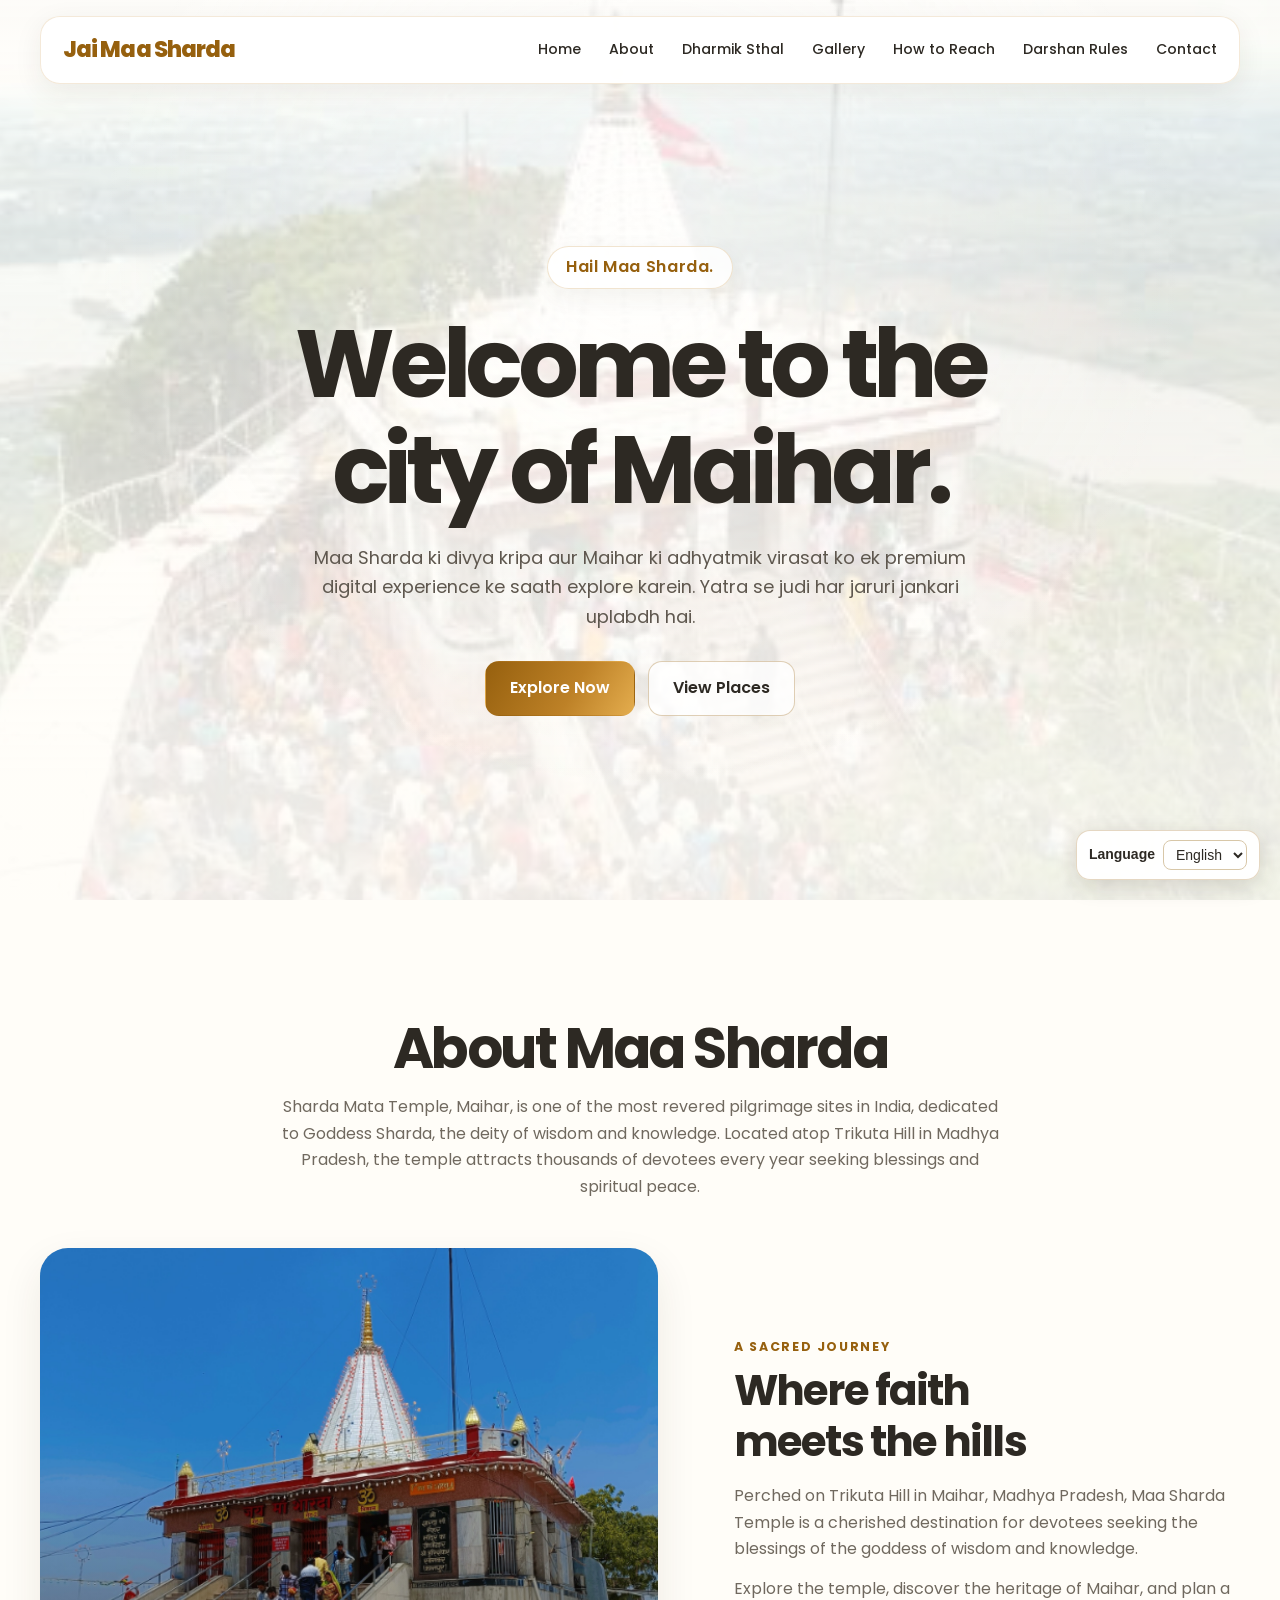
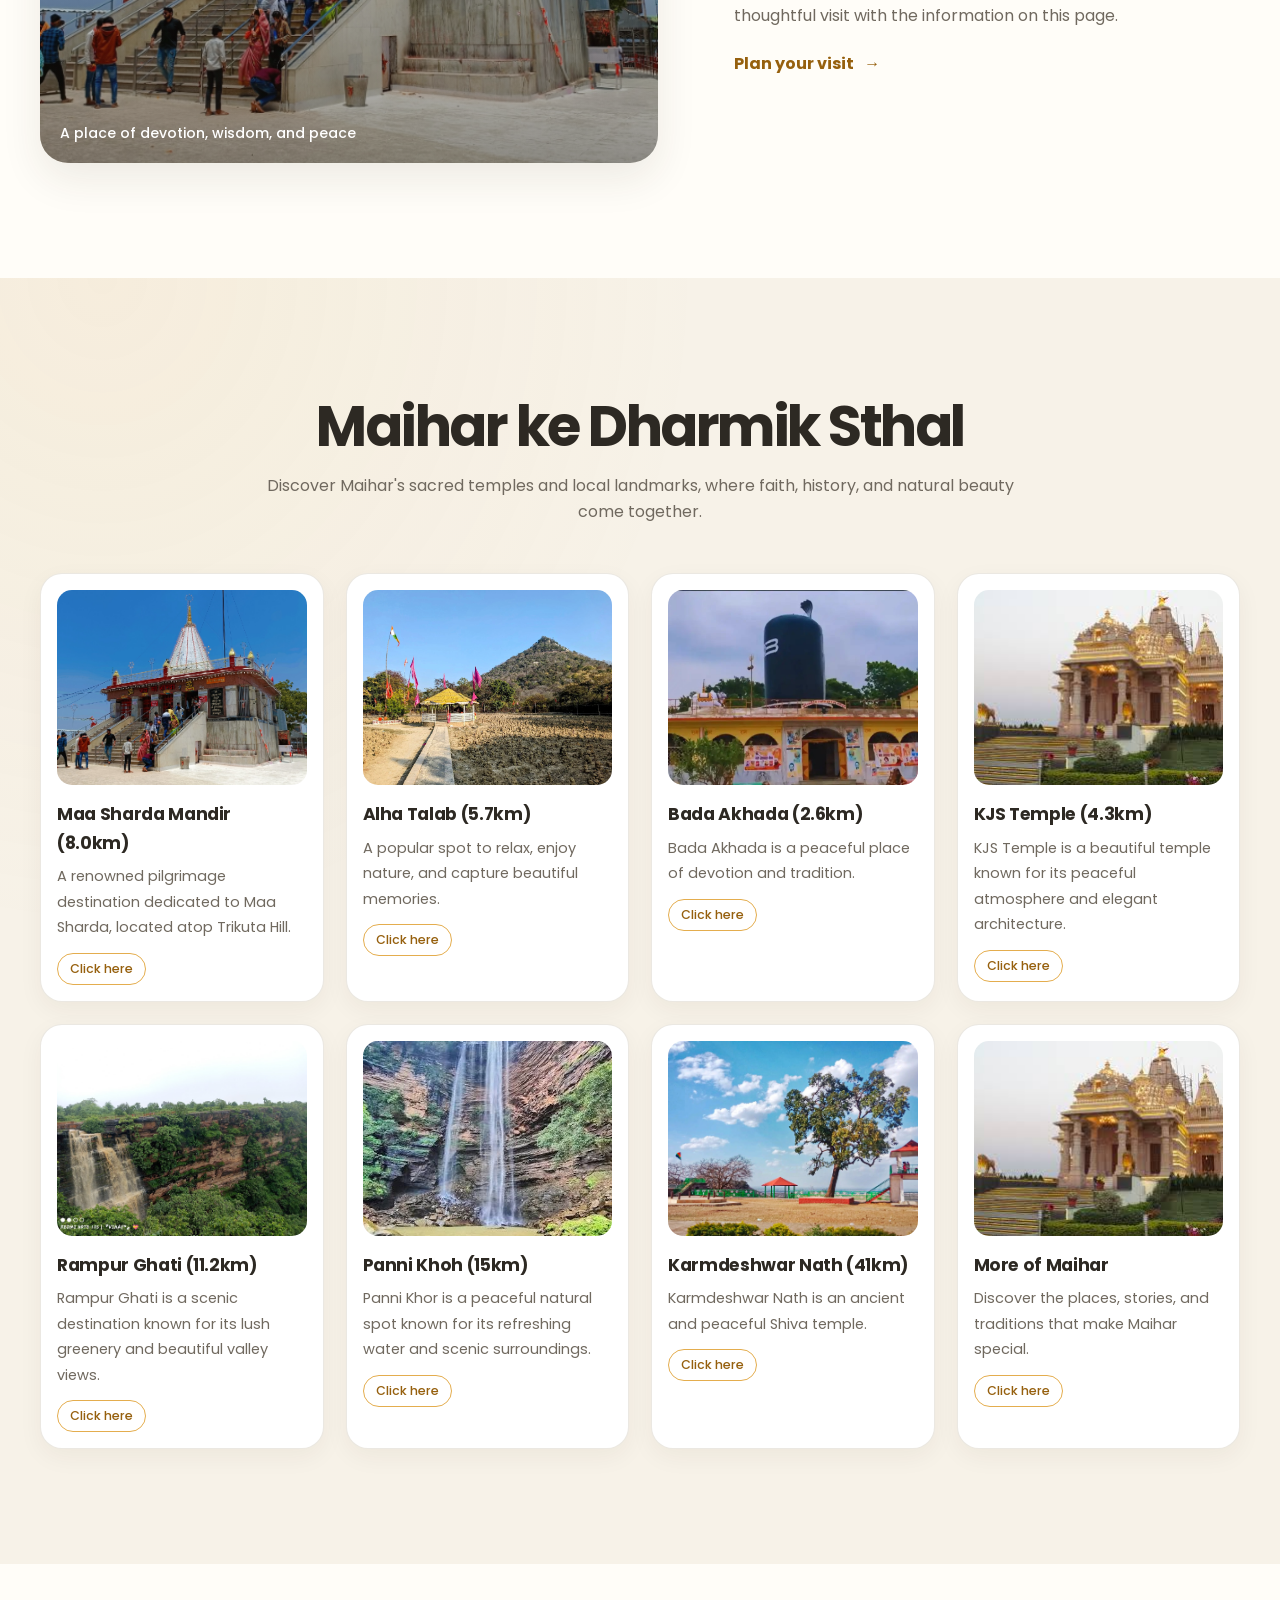
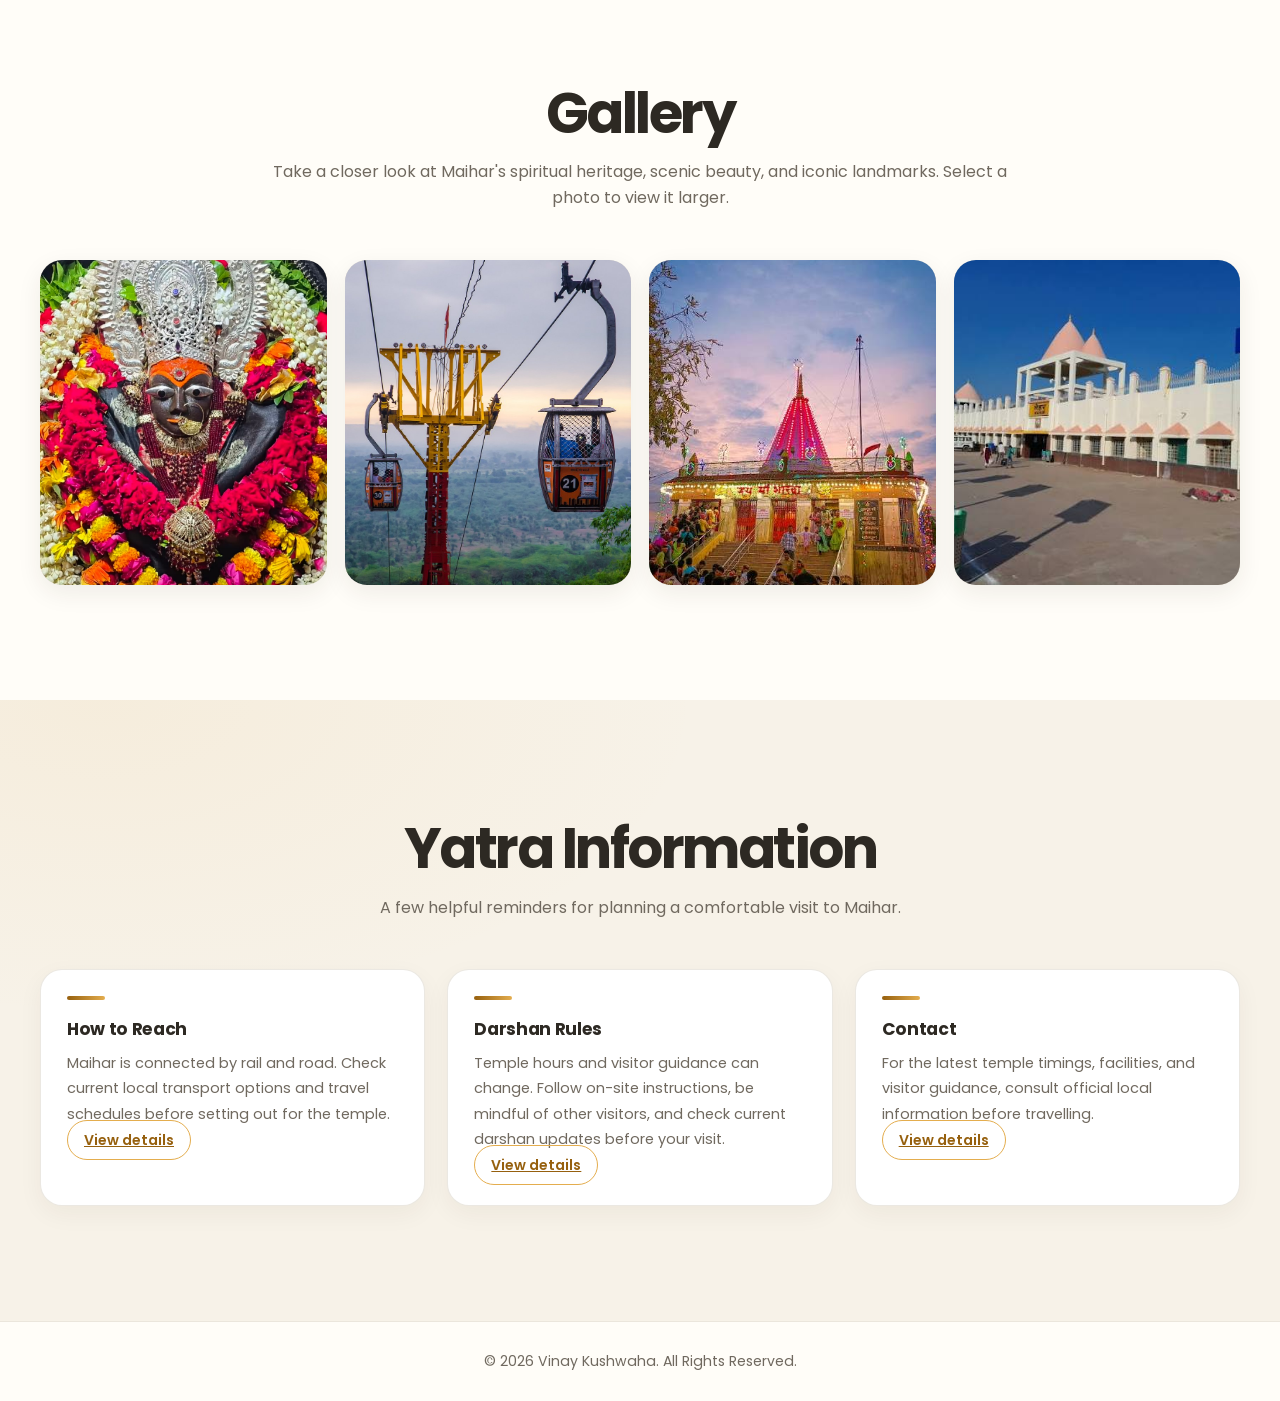
==== commit b8246777: "Add English and Hindi language selector Co-authored-by: Copilot <223556219+Copilot@users.noreply.git" ====
--- a/index.html
+++ b/index.html
@@ -8,6 +8,7 @@
   <meta name="description" content="Discover Maa Sharda Temple, Maihar's sacred places, local attractions, and useful yatra information." />
   <title>Maa Sharda | Maihar</title>
   <link rel="stylesheet" href="style.css" />
+  <link rel="stylesheet" href="language.css" />
   <link rel="preconnect" href="https://fonts.googleapis.com">
   <link rel="preconnect" href="https://fonts.gstatic.com" crossorigin>
   <link href="https://fonts.googleapis.com/css2?family=Poppins:wght@300;400;500;600;700;800&display=swap"
@@ -33,6 +34,14 @@
       <span></span><span></span><span></span>
     </button>
   </header>
+
+  <div class="language-control" role="group">
+    <label id="language-label" for="site-language">Language</label>
+    <select id="site-language" aria-label="Choose language">
+      <option value="en">English</option>
+      <option value="hi">हिन्दी</option>
+    </select>
+  </div>
 
   <section id="home" class="hero">
     <div class="hero-overlay"></div>
@@ -183,6 +192,7 @@
 
   <button class="back-to-top" type="button" aria-label="Back to top">↑</button>
   <script src="script.js"></script>
+  <script src="language.js"></script>
 </body>
 
 </html>
--- a/language.css
+++ b/language.css
@@ -0,0 +1,45 @@
+.language-control {
+  position: fixed;
+  right: 20px;
+  bottom: 20px;
+  z-index: 1200;
+  display: flex;
+  align-items: center;
+  gap: 8px;
+  padding: 9px 12px;
+  border: 1px solid rgba(150, 96, 14, 0.25);
+  border-radius: 14px;
+  background: rgba(255, 255, 255, 0.96);
+  box-shadow: 0 6px 22px rgba(54, 43, 25, 0.16);
+  color: #2d2923;
+  font: 500 14px/1.4 Arial, sans-serif;
+}
+
+.language-control label {
+  font-weight: 600;
+}
+
+.language-control select {
+  max-width: 130px;
+  padding: 5px 8px;
+  border: 1px solid #d8c7a8;
+  border-radius: 8px;
+  background: #fff;
+  color: inherit;
+  font: inherit;
+  cursor: pointer;
+}
+
+.language-control select:focus-visible {
+  outline: 2px solid #96600e;
+  outline-offset: 2px;
+}
+
+@media (max-width: 480px) {
+  .language-control {
+    right: 12px;
+    bottom: 12px;
+    padding: 7px 9px;
+    font-size: 13px;
+  }
+}
